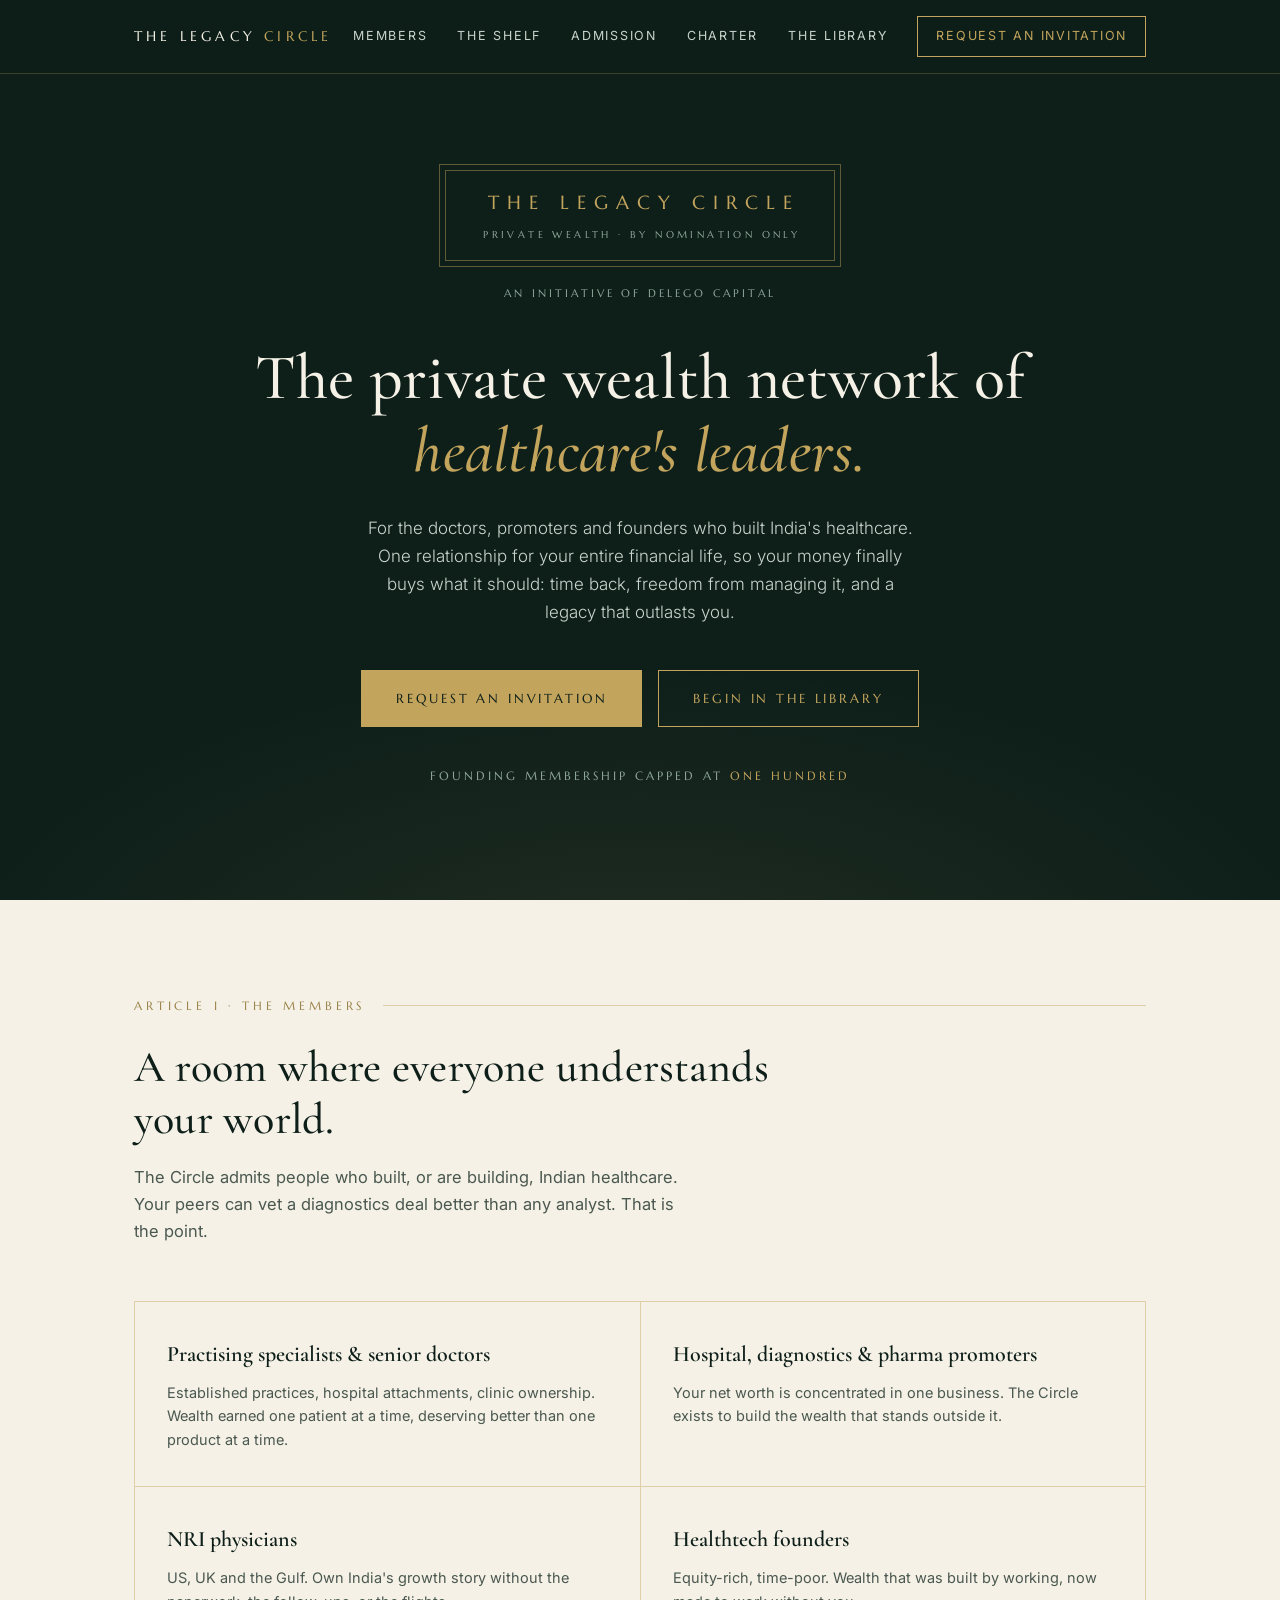
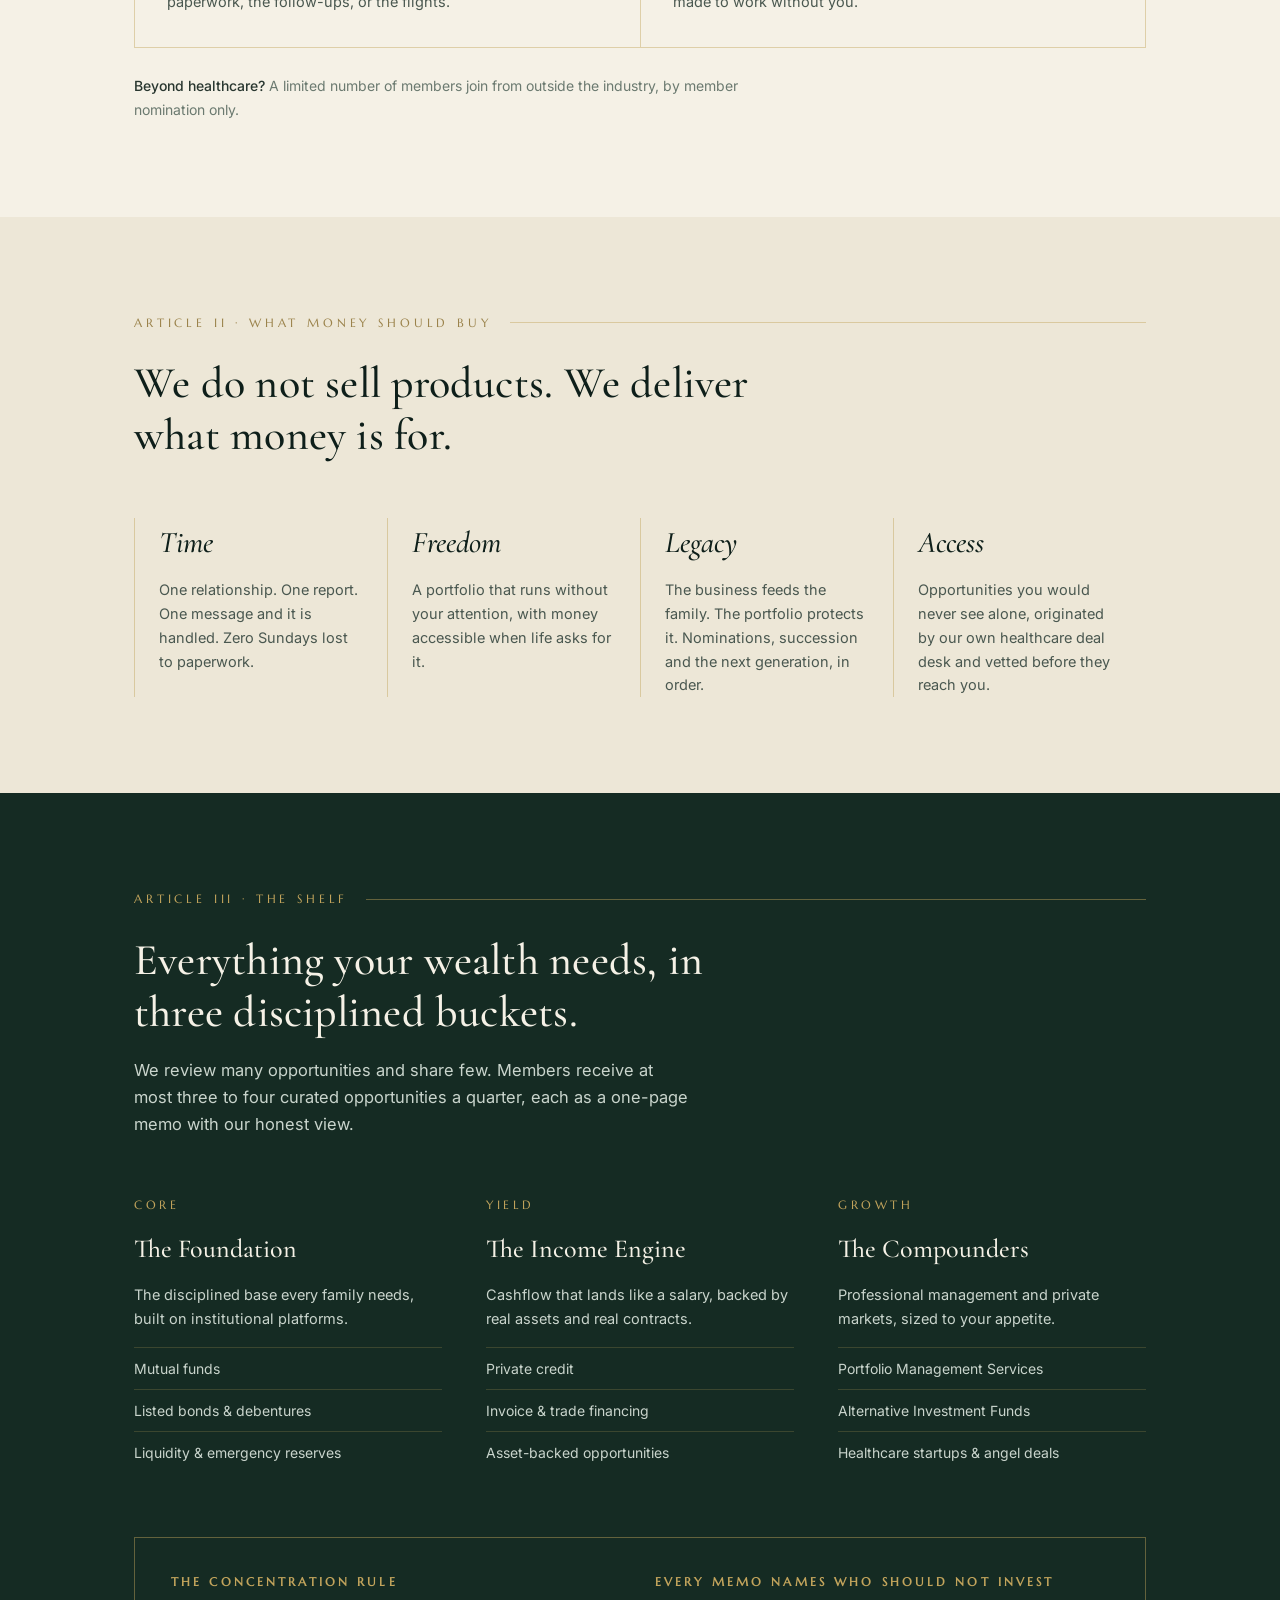
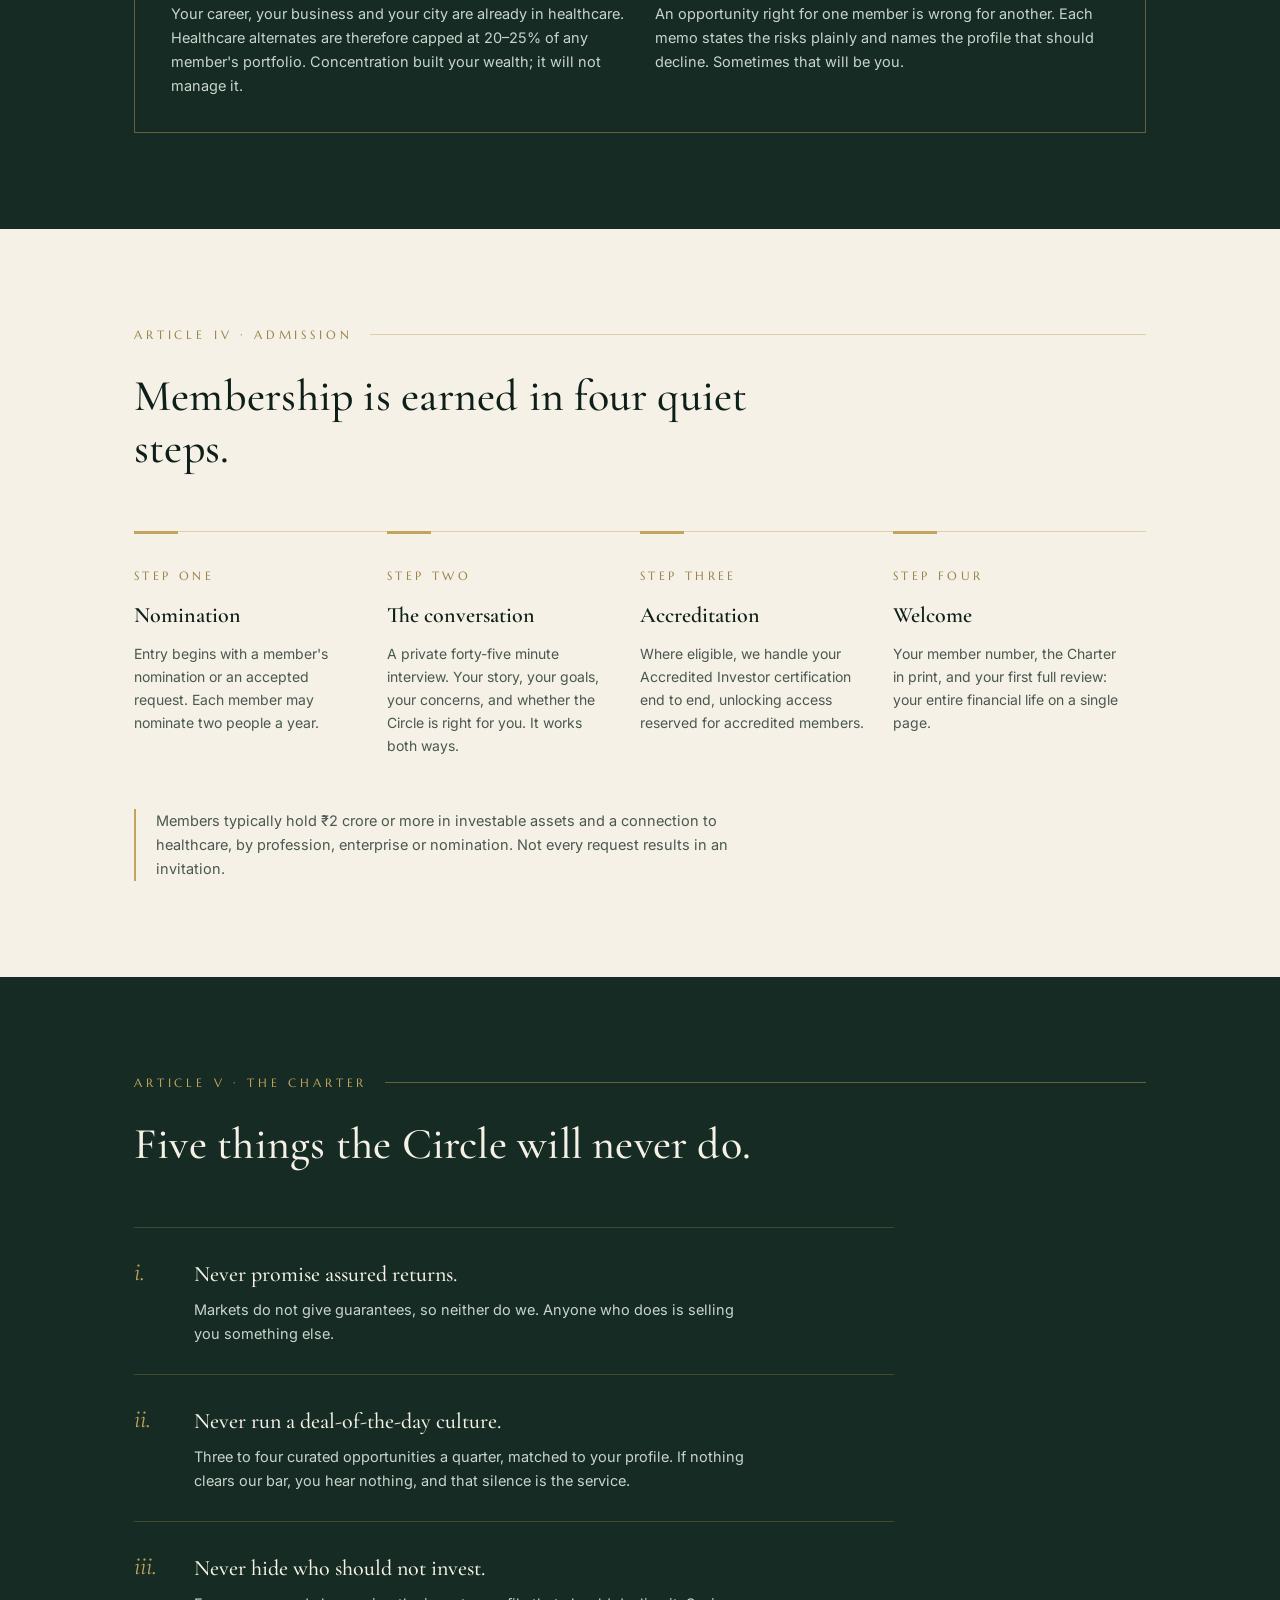
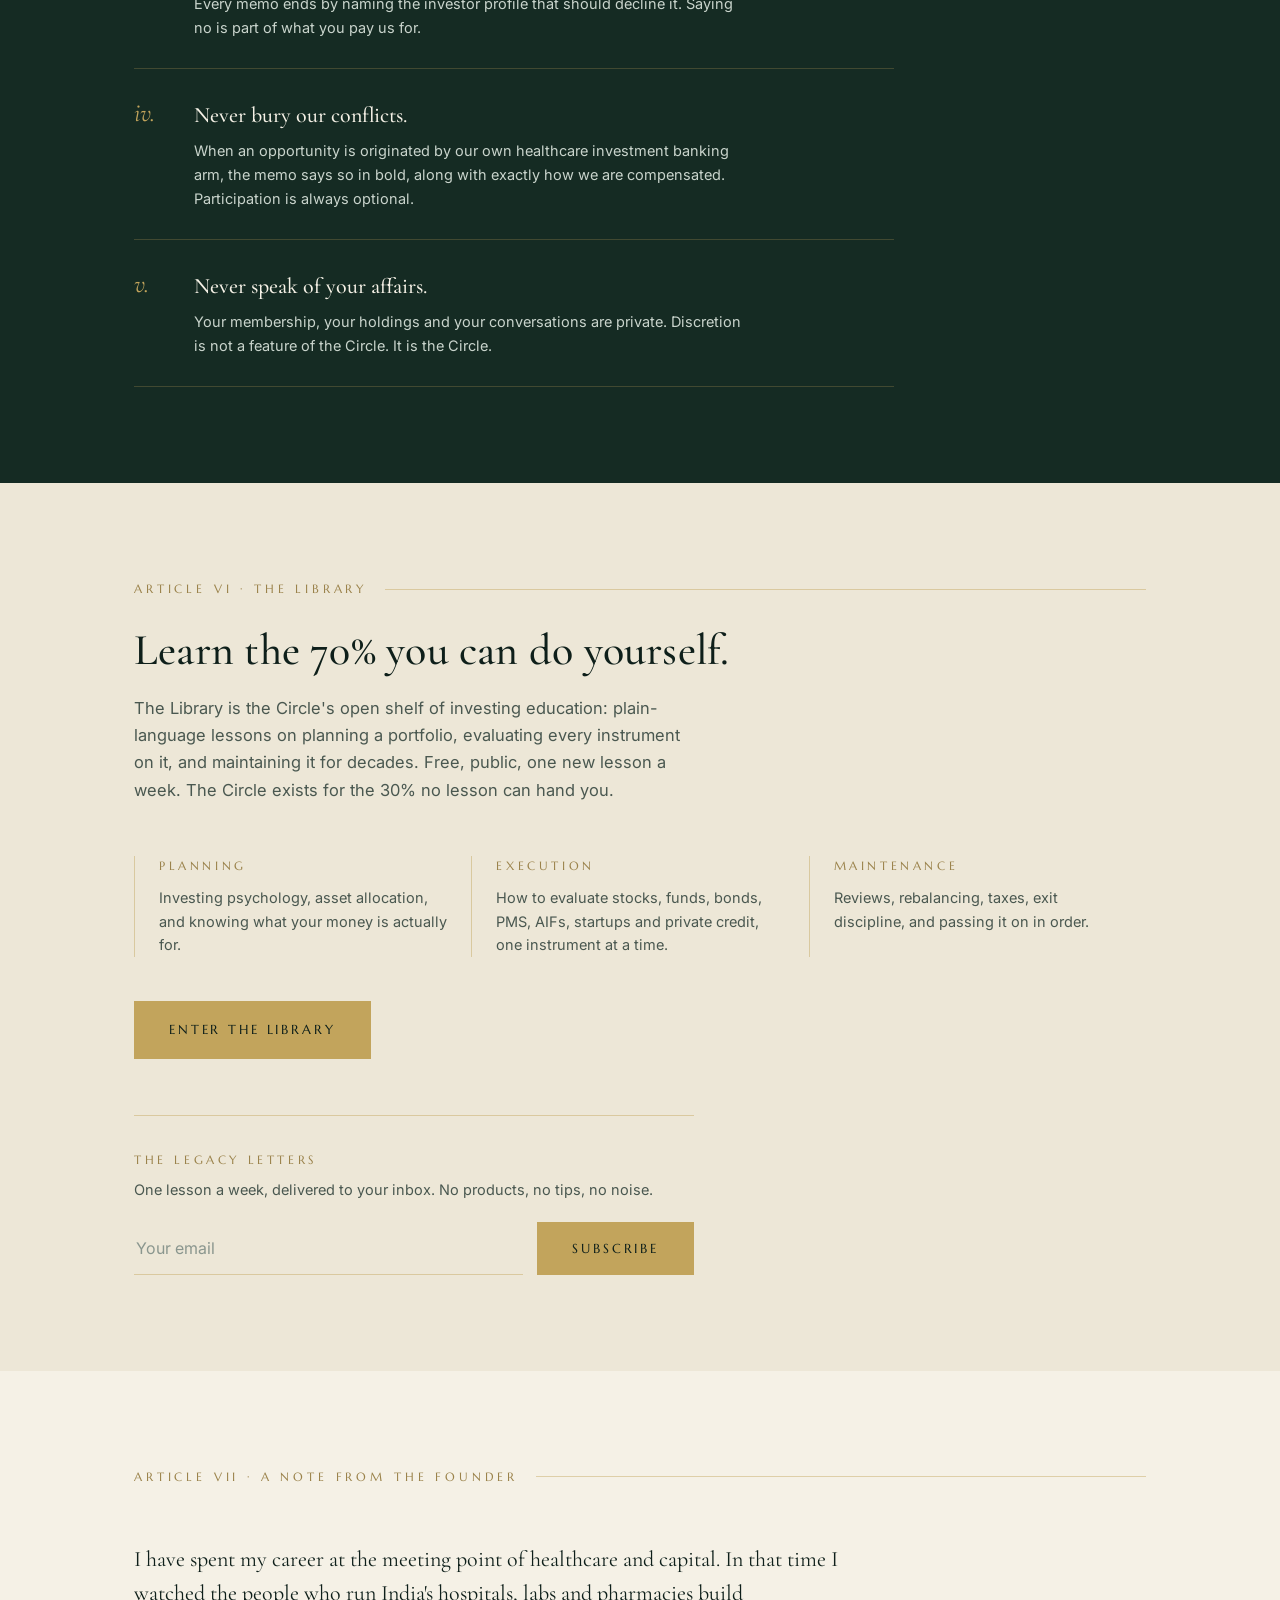
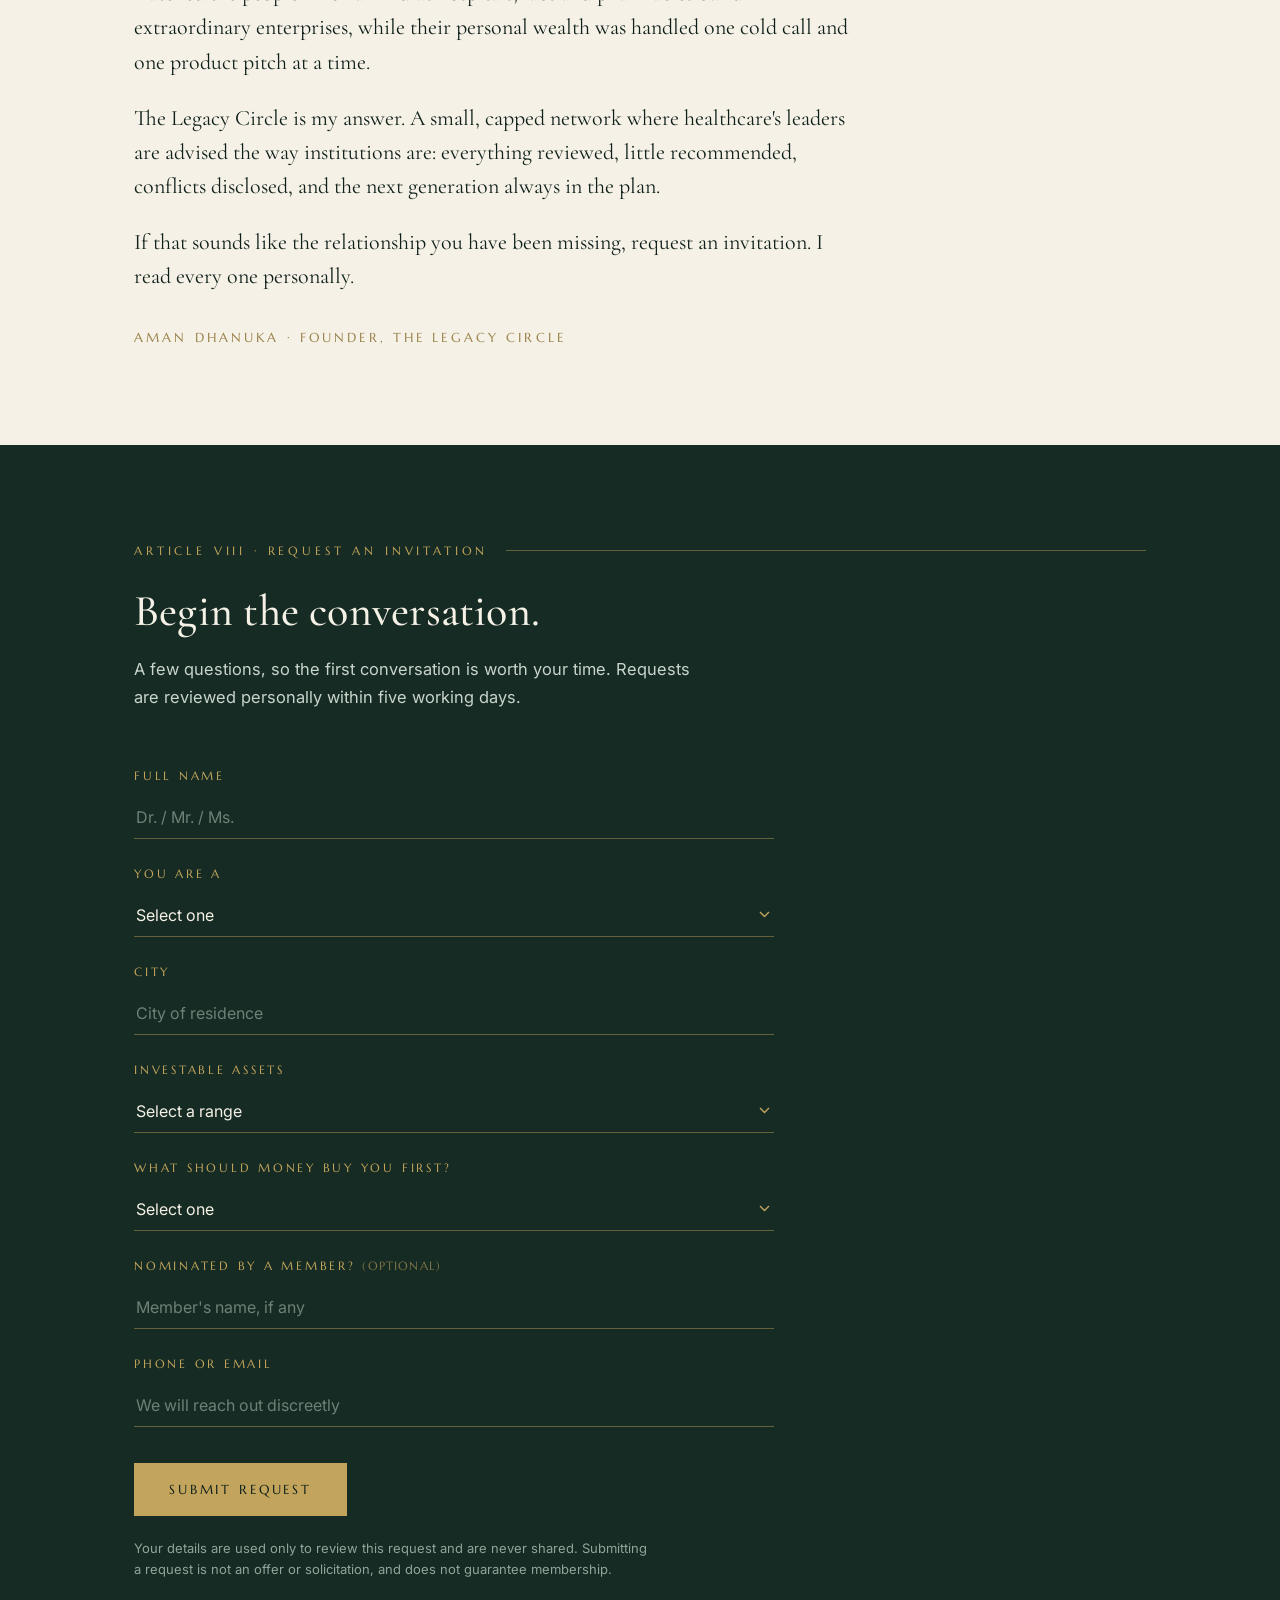
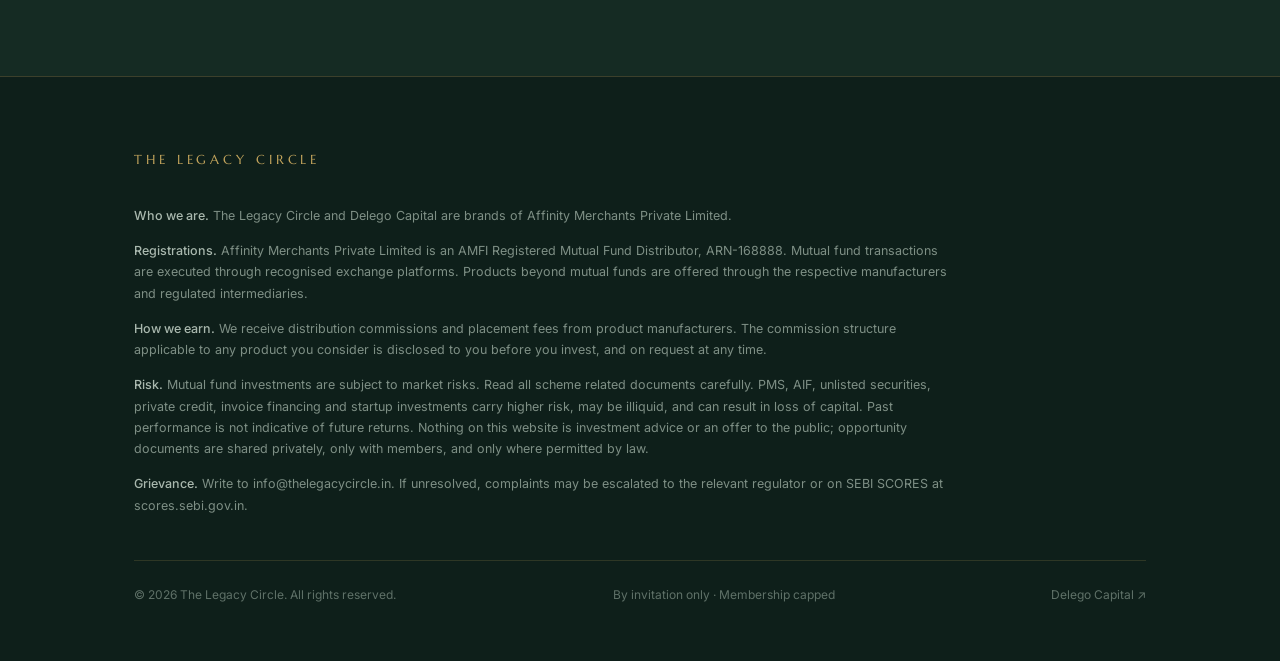
==== index.html @ 0856a548 "Add files via upload" ====
<!DOCTYPE html>
<html lang="en">
<head>
<meta charset="UTF-8">
<meta name="viewport" content="width=device-width, initial-scale=1.0">
<title>The Legacy Circle · The private wealth network of healthcare's leaders</title>
<meta name="description" content="An invite-only private wealth network for India's doctors, hospital promoters and healthcare founders. By nomination. By interview. Capped at 100 members.">
<link rel="preconnect" href="https://fonts.googleapis.com">
<link rel="preconnect" href="https://fonts.gstatic.com" crossorigin>
<link href="https://fonts.googleapis.com/css2?family=Marcellus&family=Cormorant+Garamond:ital,wght@0,400;0,500;0,600;1,400&family=Inter:wght@300;400;500;600&display=swap" rel="stylesheet">
<style>
  :root{
    --ink:#0E1F1A;          /* deep evergreen, near-black */
    --theatre:#152B23;      /* panel green */
    --ivory:#F5F1E6;        /* paper */
    --ivory-2:#EDE7D7;      /* deeper paper */
    --brass:#C2A45C;        /* engraved brass */
    --brass-dim:#9A824A;
    --body-dark:#28362F;    /* text on ivory */
    --body-light:#C9D4CC;   /* text on green */
    --sage:#8FA69A;
    --rule:rgba(194,164,92,.45);
    --maxw:1060px;
  }
  *{margin:0;padding:0;box-sizing:border-box}
  html{scroll-behavior:smooth}
  body{
    font-family:'Inter',-apple-system,BlinkMacSystemFont,'Segoe UI',sans-serif;
    background:var(--ivory);
    color:var(--body-dark);
    font-weight:400;
    line-height:1.65;
    -webkit-font-smoothing:antialiased;
  }
  ::selection{background:var(--brass);color:var(--ink)}

  /* ---------- shared ---------- */
  .wrap{max-width:var(--maxw);margin:0 auto;padding:0 24px}
  .article{padding:96px 0}
  .eyebrow{
    font-family:'Marcellus',serif;
    font-size:12px;letter-spacing:.32em;text-transform:uppercase;
    color:var(--brass-dim);
    display:flex;align-items:center;gap:18px;margin-bottom:26px;
  }
  .eyebrow::after{content:"";flex:1;height:1px;background:var(--rule)}
  .on-green .eyebrow{color:var(--brass)}
  h2{
    font-family:'Cormorant Garamond',serif;font-weight:500;
    font-size:clamp(30px,4.4vw,44px);line-height:1.18;
    color:var(--ink);max-width:640px;letter-spacing:.005em;
  }
  .on-green h2{color:var(--ivory)}
  .lede{max-width:560px;margin-top:18px;font-size:16.5px;color:#4A5850}
  .on-green .lede{color:var(--body-light)}

  .btn{
    display:inline-block;font-family:'Marcellus',serif;
    font-size:13px;letter-spacing:.22em;text-transform:uppercase;
    padding:17px 34px;border:1px solid var(--brass);
    color:var(--brass);text-decoration:none;background:transparent;
    cursor:pointer;transition:background .25s ease,color .25s ease;
  }
  .btn:hover{background:var(--brass);color:var(--ink)}
  .btn.solid{background:var(--brass);color:var(--ink)}
  .btn.solid:hover{background:#D3B76E}
  .btn:focus-visible{outline:2px solid var(--brass);outline-offset:3px}

  .reveal{opacity:0;transform:translateY(14px);transition:opacity .7s ease,transform .7s ease}
  .reveal.in{opacity:1;transform:none}
  @media (prefers-reduced-motion:reduce){
    .reveal{opacity:1;transform:none;transition:none}
    html{scroll-behavior:auto}
  }

  /* ---------- nav ---------- */
  nav{
    position:fixed;top:0;left:0;right:0;z-index:50;
    background:rgba(14,31,26,.92);backdrop-filter:blur(10px);
    border-bottom:1px solid rgba(194,164,92,.25);
  }
  .nav-in{max-width:var(--maxw);margin:0 auto;padding:16px 24px;
    display:flex;align-items:center;justify-content:space-between}
  .wordmark{
    font-family:'Marcellus',serif;color:var(--ivory);
    font-size:14px;letter-spacing:.3em;text-transform:uppercase;text-decoration:none;
  }
  .wordmark span{color:var(--brass)}
  .nav-links{display:flex;gap:30px;align-items:center}
  .nav-links a{
    font-size:12.5px;letter-spacing:.14em;text-transform:uppercase;
    color:var(--body-light);text-decoration:none;transition:color .2s;
  }
  .nav-links a:hover{color:var(--brass)}
  .nav-cta{border:1px solid var(--brass);color:var(--brass)!important;padding:9px 18px}
  .nav-cta:hover{background:var(--brass);color:var(--ink)!important}
  @media(max-width:760px){.nav-links a:not(.nav-cta){display:none}}

  /* ---------- hero ---------- */
  header.hero{
    background:var(--ink);color:var(--ivory);
    min-height:100vh;display:flex;align-items:center;
    position:relative;overflow:hidden;padding:140px 0 90px;
  }
  header.hero::before{
    content:"";position:absolute;inset:0;
    background:radial-gradient(ellipse 90% 60% at 50% 110%,rgba(194,164,92,.10),transparent 60%);
    pointer-events:none;
  }
  .hero-in{position:relative;text-align:center;max-width:820px;margin:0 auto;padding:0 24px}
  .plate{
    display:inline-block;border:1px solid var(--rule);padding:5px;margin-bottom:44px;
  }
  .plate-inner{
    border:1px solid var(--rule);padding:16px 34px;
  }
  .plate-name{
    font-family:'Marcellus',serif;font-size:clamp(15px,2.4vw,19px);
    letter-spacing:.42em;text-transform:uppercase;color:var(--brass);
    padding-left:.42em; /* optically centre tracked caps */
  }
  .plate-sub{
    font-family:'Marcellus',serif;font-size:10px;letter-spacing:.34em;
    text-transform:uppercase;color:var(--sage);margin-top:9px;padding-left:.34em;
  }
  h1{
    font-family:'Cormorant Garamond',serif;font-weight:500;
    font-size:clamp(38px,6.2vw,64px);line-height:1.14;letter-spacing:.004em;
  }
  h1 em{font-style:italic;color:var(--brass)}
  .hero-lede{
    max-width:560px;margin:26px auto 0;color:var(--body-light);font-size:17px;font-weight:300;
  }
  .hero-ctas{margin-top:44px;display:flex;gap:16px;justify-content:center;flex-wrap:wrap}
  .hero-cap{
    margin-top:40px;font-family:'Marcellus',serif;font-size:11.5px;
    letter-spacing:.26em;text-transform:uppercase;color:var(--sage);
  }
  .hero-cap b{color:var(--brass);font-weight:400}
  .plate-credit{
    font-family:'Marcellus',serif;font-size:10.5px;letter-spacing:.3em;
    text-transform:uppercase;color:var(--sage);margin:-26px 0 40px;
  }

  /* ---------- Library teaser + Letters subscribe ---------- */
  .wings{margin-top:52px;display:grid;grid-template-columns:repeat(3,1fr);gap:0}
  .wing{border-left:1px solid var(--rule);padding-left:24px;padding-right:24px}
  .wing-k{
    font-family:'Marcellus',serif;font-size:12px;letter-spacing:.3em;
    text-transform:uppercase;color:var(--brass-dim);display:block;margin-bottom:10px;
  }
  .wing p{font-size:14.5px;color:#4A5850}
  @media(max-width:760px){.wings{grid-template-columns:1fr;row-gap:34px}}
  .sub-block{margin-top:56px;max-width:560px;border-top:1px solid var(--rule);padding-top:34px}
  .sub-title{
    font-family:'Marcellus',serif;font-size:12px;letter-spacing:.3em;
    text-transform:uppercase;color:var(--brass-dim);margin-bottom:8px;
  }
  .sub-copy{font-size:14.5px;color:#4A5850;margin-bottom:20px}
  .sub-row{display:flex;gap:14px;flex-wrap:wrap}
  .sub-row input{
    flex:1;min-width:220px;background:transparent;border:none;
    border-bottom:1px solid var(--rule);padding:13px 2px;
    font-family:'Inter',sans-serif;font-size:16px;color:var(--body-dark);border-radius:0;
  }
  .sub-row input::placeholder{color:#8A968E}
  .sub-row input:focus{outline:none;border-bottom-color:var(--brass)}
  .sub-msg{margin-top:16px;font-size:14px;color:var(--brass-dim)}

  /* ---------- Article I : members ---------- */
  .members-grid{
    margin-top:56px;display:grid;grid-template-columns:repeat(2,1fr);
    border-top:1px solid var(--rule);border-left:1px solid var(--rule);
  }
  .member-cell{
    border-right:1px solid var(--rule);border-bottom:1px solid var(--rule);
    padding:34px 32px;
  }
  .member-cell h3{
    font-family:'Cormorant Garamond',serif;font-weight:600;
    font-size:22px;color:var(--ink);margin-bottom:8px;
  }
  .member-cell p{font-size:14.5px;color:#4A5850}
  .members-note{margin-top:26px;font-size:14px;color:#6B7A70;max-width:640px}
  .members-note b{color:var(--body-dark);font-weight:500}
  @media(max-width:700px){.members-grid{grid-template-columns:1fr}}

  /* ---------- Article II : what money should buy ---------- */
  .buy-grid{margin-top:56px;display:grid;grid-template-columns:repeat(4,1fr);gap:0}
  .buy-cell{padding:0 28px 0 0;border-left:1px solid var(--rule);padding-left:24px}
  .buy-word{
    font-family:'Cormorant Garamond',serif;font-style:italic;font-weight:500;
    font-size:30px;color:var(--ink);display:block;margin-bottom:10px;
  }
  .buy-cell p{font-size:14.5px;color:#4A5850}
  @media(max-width:900px){.buy-grid{grid-template-columns:repeat(2,1fr);row-gap:44px}}
  @media(max-width:540px){.buy-grid{grid-template-columns:1fr}}

  /* ---------- Article III : the shelf (green) ---------- */
  .green{background:var(--theatre)}
  .shelf-grid{margin-top:56px;display:grid;grid-template-columns:repeat(3,1fr);gap:44px}
  .shelf-col .roman{
    font-family:'Marcellus',serif;font-size:12px;letter-spacing:.3em;
    color:var(--brass);text-transform:uppercase;display:block;margin-bottom:14px;
  }
  .shelf-col h3{
    font-family:'Cormorant Garamond',serif;font-weight:500;font-size:26px;
    color:var(--ivory);margin-bottom:12px;
  }
  .shelf-col p{font-size:14.5px;color:var(--body-light)}
  .shelf-col ul{list-style:none;margin-top:16px}
  .shelf-col li{
    font-size:14px;color:var(--body-light);padding:9px 0;
    border-top:1px solid rgba(194,164,92,.22);
  }
  .shelf-rules{
    margin-top:64px;border:1px solid var(--rule);padding:34px 36px;
    display:grid;grid-template-columns:1fr 1fr;gap:30px;
  }
  .shelf-rule h4{
    font-family:'Marcellus',serif;font-size:12px;letter-spacing:.26em;
    text-transform:uppercase;color:var(--brass);margin-bottom:10px;
  }
  .shelf-rule p{font-size:14.5px;color:var(--body-light)}
  @media(max-width:860px){.shelf-grid{grid-template-columns:1fr}.shelf-rules{grid-template-columns:1fr}}

  /* ---------- Article IV : admission ---------- */
  .steps{margin-top:56px;display:grid;grid-template-columns:repeat(4,1fr);gap:0;
    border-top:1px solid var(--rule)}
  .step{padding:34px 26px 0 0;position:relative}
  .step::before{
    content:"";position:absolute;top:-1px;left:0;width:44px;height:3px;background:var(--brass);
  }
  .step .k{
    font-family:'Marcellus',serif;font-size:12px;letter-spacing:.28em;
    text-transform:uppercase;color:var(--brass-dim);display:block;margin-bottom:12px;
  }
  .step h3{
    font-family:'Cormorant Garamond',serif;font-weight:600;font-size:22px;
    color:var(--ink);margin-bottom:8px;
  }
  .step p{font-size:14px;color:#4A5850}
  .admission-note{
    margin-top:52px;max-width:660px;font-size:14.5px;color:#4A5850;
    border-left:2px solid var(--brass);padding-left:20px;
  }
  @media(max-width:900px){.steps{grid-template-columns:repeat(2,1fr);row-gap:40px}}
  @media(max-width:540px){.steps{grid-template-columns:1fr}}

  /* ---------- Article V : charter (green) ---------- */
  .charter-list{margin-top:56px;max-width:760px;counter-reset:vow}
  .vow{
    display:flex;gap:26px;padding:28px 0;border-top:1px solid rgba(194,164,92,.25);
  }
  .vow:last-child{border-bottom:1px solid rgba(194,164,92,.25)}
  .vow .n{
    font-family:'Cormorant Garamond',serif;font-style:italic;font-size:26px;
    color:var(--brass);min-width:34px;line-height:1.2;
  }
  .vow h3{
    font-family:'Cormorant Garamond',serif;font-weight:500;font-size:22px;
    color:var(--ivory);margin-bottom:6px;
  }
  .vow p{font-size:14.5px;color:var(--body-light);max-width:560px}

  /* ---------- Article VI : founder ---------- */
  .founder{
    margin-top:56px;max-width:720px;
  }
  .founder p{
    font-family:'Cormorant Garamond',serif;font-size:22px;line-height:1.55;
    color:var(--ink);font-weight:400;
  }
  .founder p + p{margin-top:22px}
  .founder .sig{
    margin-top:34px;font-family:'Marcellus',serif;font-size:13px;
    letter-spacing:.24em;text-transform:uppercase;color:var(--brass-dim);
  }

  /* ---------- Article VII : invitation form (green) ---------- */
  .form-shell{margin-top:56px;max-width:640px}
  .field{margin-bottom:26px}
  .field label{
    display:block;font-family:'Marcellus',serif;font-size:11.5px;
    letter-spacing:.24em;text-transform:uppercase;color:var(--brass);margin-bottom:10px;
  }
  .field input,.field select{
    width:100%;background:transparent;border:none;
    border-bottom:1px solid rgba(194,164,92,.45);
    padding:11px 2px;font-family:'Inter',sans-serif;font-size:16px;
    color:var(--ivory);border-radius:0;appearance:none;-webkit-appearance:none;
  }
  .field select{
    background-image:url("data:image/svg+xml;utf8,<svg xmlns='http://www.w3.org/2000/svg' width='11' height='7' viewBox='0 0 11 7'><path d='M1 1l4.5 4.5L10 1' fill='none' stroke='%23C2A45C' stroke-width='1.4'/></svg>");
    background-repeat:no-repeat;background-position:right 4px center;padding-right:26px;cursor:pointer;
  }
  .field select option{background:var(--theatre);color:var(--ivory)}
  .field input::placeholder{color:#6E8177}
  .field input:focus,.field select:focus{outline:none;border-bottom-color:var(--brass)}
  .form-foot{margin-top:36px}
  .form-note{margin-top:22px;font-size:13px;color:var(--sage);max-width:520px}
  .thanks{
    display:none;border:1px solid var(--rule);padding:44px 40px;max-width:640px;margin-top:56px;
  }
  .thanks h3{
    font-family:'Cormorant Garamond',serif;font-weight:500;font-size:28px;
    color:var(--ivory);margin-bottom:12px;
  }
  .thanks p{color:var(--body-light);font-size:15px}
  .err{border-bottom-color:#C96A5A!important}

  /* ---------- footer ---------- */
  footer{background:var(--ink);padding:72px 0 56px;border-top:1px solid rgba(194,164,92,.25)}
  .foot-mark{
    font-family:'Marcellus',serif;font-size:13px;letter-spacing:.3em;
    text-transform:uppercase;color:var(--brass);margin-bottom:34px;
  }
  .compliance p{
    font-size:12.5px;color:#7E8F85;line-height:1.7;max-width:820px;margin-bottom:14px;
  }
  .compliance b{color:#A9B8AE;font-weight:500}
  .foot-line{
    margin-top:44px;padding-top:24px;border-top:1px solid rgba(194,164,92,.18);
    display:flex;justify-content:space-between;flex-wrap:wrap;gap:12px;
    font-size:12px;color:#5F7168;
  }
</style>
</head>
<body>

<nav>
  <div class="nav-in">
    <a class="wordmark" href="#top">The Legacy <span>Circle</span></a>
    <div class="nav-links">
      <a href="#members">Members</a>
      <a href="#shelf">The Shelf</a>
      <a href="#admission">Admission</a>
      <a href="#charter">Charter</a>
      <a href="/library/">The Library</a>
      <a class="nav-cta" href="#invitation">Request an invitation</a>
    </div>
  </div>
</nav>

<!-- ================= HERO ================= -->
<header class="hero" id="top">
  <div class="hero-in">
    <div class="plate reveal">
      <div class="plate-inner">
        <div class="plate-name">The Legacy Circle</div>
        <div class="plate-sub">Private Wealth · By Nomination Only</div>
      </div>
    </div>
    <p class="plate-credit reveal">An initiative of Delego Capital</p>
    <h1 class="reveal">The private wealth network of <em>healthcare's leaders.</em></h1>
    <p class="hero-lede reveal">For the doctors, promoters and founders who built India's healthcare. One relationship for your entire financial life, so your money finally buys what it should: time back, freedom from managing it, and a legacy that outlasts you.</p>
    <div class="hero-ctas reveal">
      <a class="btn solid" href="#invitation">Request an invitation</a>
      <a class="btn" href="/library/">Begin in the Library</a>
    </div>
    <p class="hero-cap reveal">Founding membership capped at <b>one hundred</b></p>
  </div>
</header>

<!-- ================= ARTICLE I · MEMBERS ================= -->
<section class="article" id="members">
  <div class="wrap">
    <div class="eyebrow reveal">Article I · The Members</div>
    <h2 class="reveal">A room where everyone understands your world.</h2>
    <p class="lede reveal">The Circle admits people who built, or are building, Indian healthcare. Your peers can vet a diagnostics deal better than any analyst. That is the point.</p>

    <div class="members-grid reveal">
      <div class="member-cell">
        <h3>Practising specialists &amp; senior doctors</h3>
        <p>Established practices, hospital attachments, clinic ownership. Wealth earned one patient at a time, deserving better than one product at a time.</p>
      </div>
      <div class="member-cell">
        <h3>Hospital, diagnostics &amp; pharma promoters</h3>
        <p>Your net worth is concentrated in one business. The Circle exists to build the wealth that stands outside it.</p>
      </div>
      <div class="member-cell">
        <h3>NRI physicians</h3>
        <p>US, UK and the Gulf. Own India's growth story without the paperwork, the follow-ups, or the flights.</p>
      </div>
      <div class="member-cell">
        <h3>Healthtech founders</h3>
        <p>Equity-rich, time-poor. Wealth that was built by working, now made to work without you.</p>
      </div>
    </div>

    <p class="members-note reveal"><b>Beyond healthcare?</b> A limited number of members join from outside the industry, by member nomination only.</p>
  </div>
</section>

<!-- ================= ARTICLE II · WHAT MONEY SHOULD BUY ================= -->
<section class="article" style="background:var(--ivory-2)">
  <div class="wrap">
    <div class="eyebrow reveal">Article II · What Money Should Buy</div>
    <h2 class="reveal">We do not sell products. We deliver what money is for.</h2>

    <div class="buy-grid reveal">
      <div class="buy-cell">
        <span class="buy-word">Time</span>
        <p>One relationship. One report. One message and it is handled. Zero Sundays lost to paperwork.</p>
      </div>
      <div class="buy-cell">
        <span class="buy-word">Freedom</span>
        <p>A portfolio that runs without your attention, with money accessible when life asks for it.</p>
      </div>
      <div class="buy-cell">
        <span class="buy-word">Legacy</span>
        <p>The business feeds the family. The portfolio protects it. Nominations, succession and the next generation, in order.</p>
      </div>
      <div class="buy-cell">
        <span class="buy-word">Access</span>
        <p>Opportunities you would never see alone, originated by our own healthcare deal desk and vetted before they reach you.</p>
      </div>
    </div>
  </div>
</section>

<!-- ================= ARTICLE III · THE SHELF ================= -->
<section class="article green on-green" id="shelf">
  <div class="wrap">
    <div class="eyebrow reveal">Article III · The Shelf</div>
    <h2 class="reveal">Everything your wealth needs, in three disciplined buckets.</h2>
    <p class="lede reveal">We review many opportunities and share few. Members receive at most three to four curated opportunities a quarter, each as a one-page memo with our honest view.</p>

    <div class="shelf-grid reveal">
      <div class="shelf-col">
        <span class="roman">Core</span>
        <h3>The Foundation</h3>
        <p>The disciplined base every family needs, built on institutional platforms.</p>
        <ul>
          <li>Mutual funds</li>
          <li>Listed bonds &amp; debentures</li>
          <li>Liquidity &amp; emergency reserves</li>
        </ul>
      </div>
      <div class="shelf-col">
        <span class="roman">Yield</span>
        <h3>The Income Engine</h3>
        <p>Cashflow that lands like a salary, backed by real assets and real contracts.</p>
        <ul>
          <li>Private credit</li>
          <li>Invoice &amp; trade financing</li>
          <li>Asset-backed opportunities</li>
        </ul>
      </div>
      <div class="shelf-col">
        <span class="roman">Growth</span>
        <h3>The Compounders</h3>
        <p>Professional management and private markets, sized to your appetite.</p>
        <ul>
          <li>Portfolio Management Services</li>
          <li>Alternative Investment Funds</li>
          <li>Healthcare startups &amp; angel deals</li>
        </ul>
      </div>
    </div>

    <div class="shelf-rules reveal">
      <div class="shelf-rule">
        <h4>The concentration rule</h4>
        <p>Your career, your business and your city are already in healthcare. Healthcare alternates are therefore capped at 20–25% of any member's portfolio. Concentration built your wealth; it will not manage it.</p>
      </div>
      <div class="shelf-rule">
        <h4>Every memo names who should not invest</h4>
        <p>An opportunity right for one member is wrong for another. Each memo states the risks plainly and names the profile that should decline. Sometimes that will be you.</p>
      </div>
    </div>
  </div>
</section>

<!-- ================= ARTICLE IV · ADMISSION ================= -->
<section class="article" id="admission">
  <div class="wrap">
    <div class="eyebrow reveal">Article IV · Admission</div>
    <h2 class="reveal">Membership is earned in four quiet steps.</h2>

    <div class="steps reveal">
      <div class="step">
        <span class="k">Step One</span>
        <h3>Nomination</h3>
        <p>Entry begins with a member's nomination or an accepted request. Each member may nominate two people a year.</p>
      </div>
      <div class="step">
        <span class="k">Step Two</span>
        <h3>The conversation</h3>
        <p>A private forty-five minute interview. Your story, your goals, your concerns, and whether the Circle is right for you. It works both ways.</p>
      </div>
      <div class="step">
        <span class="k">Step Three</span>
        <h3>Accreditation</h3>
        <p>Where eligible, we handle your Accredited Investor certification end to end, unlocking access reserved for accredited members.</p>
      </div>
      <div class="step">
        <span class="k">Step Four</span>
        <h3>Welcome</h3>
        <p>Your member number, the Charter in print, and your first full review: your entire financial life on a single page.</p>
      </div>
    </div>

    <p class="admission-note reveal">Members typically hold ₹2 crore or more in investable assets and a connection to healthcare, by profession, enterprise or nomination. Not every request results in an invitation.</p>
  </div>
</section>

<!-- ================= ARTICLE V · CHARTER ================= -->
<section class="article green on-green" id="charter">
  <div class="wrap">
    <div class="eyebrow reveal">Article V · The Charter</div>
    <h2 class="reveal">Five things the Circle will never do.</h2>

    <div class="charter-list reveal">
      <div class="vow">
        <span class="n">i.</span>
        <div>
          <h3>Never promise assured returns.</h3>
          <p>Markets do not give guarantees, so neither do we. Anyone who does is selling you something else.</p>
        </div>
      </div>
      <div class="vow">
        <span class="n">ii.</span>
        <div>
          <h3>Never run a deal-of-the-day culture.</h3>
          <p>Three to four curated opportunities a quarter, matched to your profile. If nothing clears our bar, you hear nothing, and that silence is the service.</p>
        </div>
      </div>
      <div class="vow">
        <span class="n">iii.</span>
        <div>
          <h3>Never hide who should not invest.</h3>
          <p>Every memo ends by naming the investor profile that should decline it. Saying no is part of what you pay us for.</p>
        </div>
      </div>
      <div class="vow">
        <span class="n">iv.</span>
        <div>
          <h3>Never bury our conflicts.</h3>
          <p>When an opportunity is originated by our own healthcare investment banking arm, the memo says so in bold, along with exactly how we are compensated. Participation is always optional.</p>
        </div>
      </div>
      <div class="vow">
        <span class="n">v.</span>
        <div>
          <h3>Never speak of your affairs.</h3>
          <p>Your membership, your holdings and your conversations are private. Discretion is not a feature of the Circle. It is the Circle.</p>
        </div>
      </div>
    </div>
  </div>
</section>

<!-- ================= ARTICLE VI · THE LIBRARY ================= -->
<section class="article" id="library" style="background:var(--ivory-2)">
  <div class="wrap">
    <div class="eyebrow reveal">Article VI · The Library</div>
    <h2 class="reveal">Learn the 70% you can do yourself.</h2>
    <p class="lede reveal">The Library is the Circle's open shelf of investing education: plain-language lessons on planning a portfolio, evaluating every instrument on it, and maintaining it for decades. Free, public, one new lesson a week. The Circle exists for the 30% no lesson can hand you.</p>

    <div class="wings reveal">
      <div class="wing">
        <span class="wing-k">Planning</span>
        <p>Investing psychology, asset allocation, and knowing what your money is actually for.</p>
      </div>
      <div class="wing">
        <span class="wing-k">Execution</span>
        <p>How to evaluate stocks, funds, bonds, PMS, AIFs, startups and private credit, one instrument at a time.</p>
      </div>
      <div class="wing">
        <span class="wing-k">Maintenance</span>
        <p>Reviews, rebalancing, taxes, exit discipline, and passing it on in order.</p>
      </div>
    </div>

    <div class="hero-ctas reveal" style="justify-content:flex-start;margin-top:44px">
      <a class="btn solid" href="/library/">Enter the Library</a>
    </div>

    <div class="sub-block reveal">
      <p class="sub-title">The Legacy Letters</p>
      <p class="sub-copy">One lesson a week, delivered to your inbox. No products, no tips, no noise.</p>
      <div class="sub-row" data-sub-form>
        <input type="email" placeholder="Your email" aria-label="Email for The Legacy Letters" autocomplete="email">
        <button class="btn solid" type="button">Subscribe</button>
      </div>
      <p class="sub-msg" hidden>Welcome to the Letters. Your first lesson reaches you this week.</p>
    </div>
  </div>
</section>

<!-- ================= ARTICLE VII · FOUNDER ================= -->
<section class="article">
  <div class="wrap">
    <div class="eyebrow reveal">Article VII · A Note from the Founder</div>
    <div class="founder reveal">
      <p>I have spent my career at the meeting point of healthcare and capital. In that time I watched the people who run India's hospitals, labs and pharmacies build extraordinary enterprises, while their personal wealth was handled one cold call and one product pitch at a time.</p>
      <p>The Legacy Circle is my answer. A small, capped network where healthcare's leaders are advised the way institutions are: everything reviewed, little recommended, conflicts disclosed, and the next generation always in the plan.</p>
      <p>If that sounds like the relationship you have been missing, request an invitation. I read every one personally.</p>
      <div class="sig">Aman Dhanuka · Founder, The Legacy Circle</div>
    </div>
  </div>
</section>

<!-- ================= ARTICLE VIII · INVITATION ================= -->
<section class="article green on-green" id="invitation">
  <div class="wrap">
    <div class="eyebrow reveal">Article VIII · Request an Invitation</div>
    <h2 class="reveal">Begin the conversation.</h2>
    <p class="lede reveal">A few questions, so the first conversation is worth your time. Requests are reviewed personally within five working days.</p>

    <div class="form-shell reveal" id="invite-form">
      <div class="field">
        <label for="f-name">Full name</label>
        <input id="f-name" type="text" placeholder="Dr. / Mr. / Ms." autocomplete="name">
      </div>
      <div class="field">
        <label for="f-role">You are a</label>
        <select id="f-role">
          <option value="" selected disabled>Select one</option>
          <option>Practising doctor / specialist</option>
          <option>Hospital promoter</option>
          <option>Diagnostics / lab promoter</option>
          <option>Pharma / medical devices promoter</option>
          <option>Healthtech founder</option>
          <option>NRI physician</option>
          <option>Other (nominated by a member)</option>
        </select>
      </div>
      <div class="field">
        <label for="f-city">City</label>
        <input id="f-city" type="text" placeholder="City of residence" autocomplete="address-level2">
      </div>
      <div class="field">
        <label for="f-corpus">Investable assets</label>
        <select id="f-corpus">
          <option value="" selected disabled>Select a range</option>
          <option>₹2 – 5 crore</option>
          <option>₹5 – 10 crore</option>
          <option>Above ₹10 crore</option>
          <option>Below ₹2 crore</option>
        </select>
      </div>
      <div class="field">
        <label for="f-buy">What should money buy you first?</label>
        <select id="f-buy">
          <option value="" selected disabled>Select one</option>
          <option>Time</option>
          <option>Freedom</option>
          <option>Legacy</option>
          <option>Access</option>
        </select>
      </div>
      <div class="field">
        <label for="f-nom">Nominated by a member? <span style="opacity:.6;letter-spacing:.1em">(optional)</span></label>
        <input id="f-nom" type="text" placeholder="Member's name, if any">
      </div>
      <div class="field">
        <label for="f-contact">Phone or email</label>
        <input id="f-contact" type="text" placeholder="We will reach out discreetly" autocomplete="email">
      </div>

      <div class="form-foot">
        <button class="btn solid" id="f-submit" type="button">Submit request</button>
      </div>
      <p class="form-note">Your details are used only to review this request and are never shared. Submitting a request is not an offer or solicitation, and does not guarantee membership.</p>
    </div>

    <div class="thanks" id="thanks">
      <h3>Your request has been received.</h3>
      <p>Thank you. Every request is read personally. If the Circle looks like the right fit, you will hear from us within five working days to schedule a private conversation.</p>
    </div>
  </div>
</section>

<!-- ================= FOOTER ================= -->
<footer>
  <div class="wrap">
    <div class="foot-mark">The Legacy Circle</div>
    <div class="compliance">
      <p><b>Who we are.</b> The Legacy Circle and Delego Capital are brands of Affinity Merchants Private Limited.</p>
      <p><b>Registrations.</b> Affinity Merchants Private Limited is an AMFI Registered Mutual Fund Distributor, ARN-168888. Mutual fund transactions are executed through recognised exchange platforms. Products beyond mutual funds are offered through the respective manufacturers and regulated intermediaries.</p>
      <p><b>How we earn.</b> We receive distribution commissions and placement fees from product manufacturers. The commission structure applicable to any product you consider is disclosed to you before you invest, and on request at any time.</p>
      <p><b>Risk.</b> Mutual fund investments are subject to market risks. Read all scheme related documents carefully. PMS, AIF, unlisted securities, private credit, invoice financing and startup investments carry higher risk, may be illiquid, and can result in loss of capital. Past performance is not indicative of future returns. Nothing on this website is investment advice or an offer to the public; opportunity documents are shared privately, only with members, and only where permitted by law.</p>
      <p><b>Grievance.</b> Write to info@thelegacycircle.in. If unresolved, complaints may be escalated to the relevant regulator or on SEBI SCORES at scores.sebi.gov.in.</p>
    </div>
    <div class="foot-line">
      <span>© 2026 The Legacy Circle. All rights reserved.</span>
      <span>By invitation only · Membership capped</span>
      <a href="https://delegocapital.com" style="color:inherit;text-decoration:none">Delego Capital ↗</a>
    </div>
  </div>
</footer>

<script src="/config.js"></script>
<script>
  // Scroll reveal (respects reduced motion)
  const prefersReduced = window.matchMedia('(prefers-reduced-motion: reduce)').matches;
  const els = document.querySelectorAll('.reveal');
  if (prefersReduced || !('IntersectionObserver' in window)) {
    els.forEach(e => e.classList.add('in'));
  } else {
    const io = new IntersectionObserver((entries) => {
      entries.forEach(en => { if (en.isIntersecting) { en.target.classList.add('in'); io.unobserve(en.target); } });
    }, { threshold: 0.12 });
    els.forEach(e => io.observe(e));
  }

  // --- Supabase (config lives in /config.js; forms degrade gracefully until keys are pasted) ---
  async function tlcInsert(table, row){
    const c = window.TLC_CONFIG || {};
    if (!c.SUPABASE_URL || !c.SUPABASE_ANON_KEY) return { ok:true, offline:true };
    try{
      const r = await fetch(c.SUPABASE_URL + '/rest/v1/' + table, {
        method:'POST',
        headers:{
          'apikey': c.SUPABASE_ANON_KEY,
          'Authorization': 'Bearer ' + c.SUPABASE_ANON_KEY,
          'Content-Type': 'application/json',
          'Prefer': 'return=minimal'
        },
        body: JSON.stringify(row)
      });
      return { ok: r.ok || r.status === 409 }; // 409 = duplicate subscriber, treat as success
    }catch(e){ return { ok:false }; }
  }

  // Invitation form: validate, store in Supabase, then confirm
  document.getElementById('f-submit').addEventListener('click', async () => {
    const required = ['f-name','f-role','f-city','f-corpus','f-buy','f-contact'];
    let ok = true;
    required.forEach(id => {
      const el = document.getElementById(id);
      const empty = !el.value || el.value.trim() === '';
      el.classList.toggle('err', empty);
      if (empty) ok = false;
    });
    if (!ok) return;

    const btn = document.getElementById('f-submit');
    btn.disabled = true; btn.textContent = 'Sending…';

    const res = await tlcInsert('invitations', {
      full_name: document.getElementById('f-name').value.trim(),
      role: document.getElementById('f-role').value,
      city: document.getElementById('f-city').value.trim(),
      investable_range: document.getElementById('f-corpus').value,
      money_should_buy: document.getElementById('f-buy').value,
      nominated_by: (document.getElementById('f-nom').value || '').trim() || null,
      contact: document.getElementById('f-contact').value.trim(),
      source: 'website'
    });

    if (!res.ok){
      btn.disabled = false; btn.textContent = 'Submit request';
      alert('Your request could not be sent just now. Please try again, or write to info@thelegacycircle.in.');
      return;
    }
    document.getElementById('invite-form').style.display = 'none';
    const t = document.getElementById('thanks');
    t.style.display = 'block';
    t.scrollIntoView({ behavior: prefersReduced ? 'auto' : 'smooth', block: 'center' });
  });

  // Legacy Letters subscribe (works on any element carrying data-sub-form)
  document.querySelectorAll('[data-sub-form]').forEach(formEl => {
    const input = formEl.querySelector('input');
    const btn = formEl.querySelector('button');
    const msg = formEl.parentElement.querySelector('.sub-msg');
    btn.addEventListener('click', async () => {
      const email = (input.value || '').trim().toLowerCase();
      const valid = /^[^\s@]+@[^\s@]+\.[^\s@]+$/.test(email);
      input.classList.toggle('err', !valid);
      if (!valid) return;
      btn.disabled = true; btn.textContent = 'Joining…';
      const res = await tlcInsert('subscribers', { email, source: 'website' });
      if (!res.ok){
        btn.disabled = false; btn.textContent = 'Subscribe';
        alert('Could not subscribe just now. Please try again, or write to info@thelegacycircle.in.');
        return;
      }
      formEl.style.display = 'none';
      if (msg) msg.hidden = false;
    });
  });
</script>
</body>
</html>
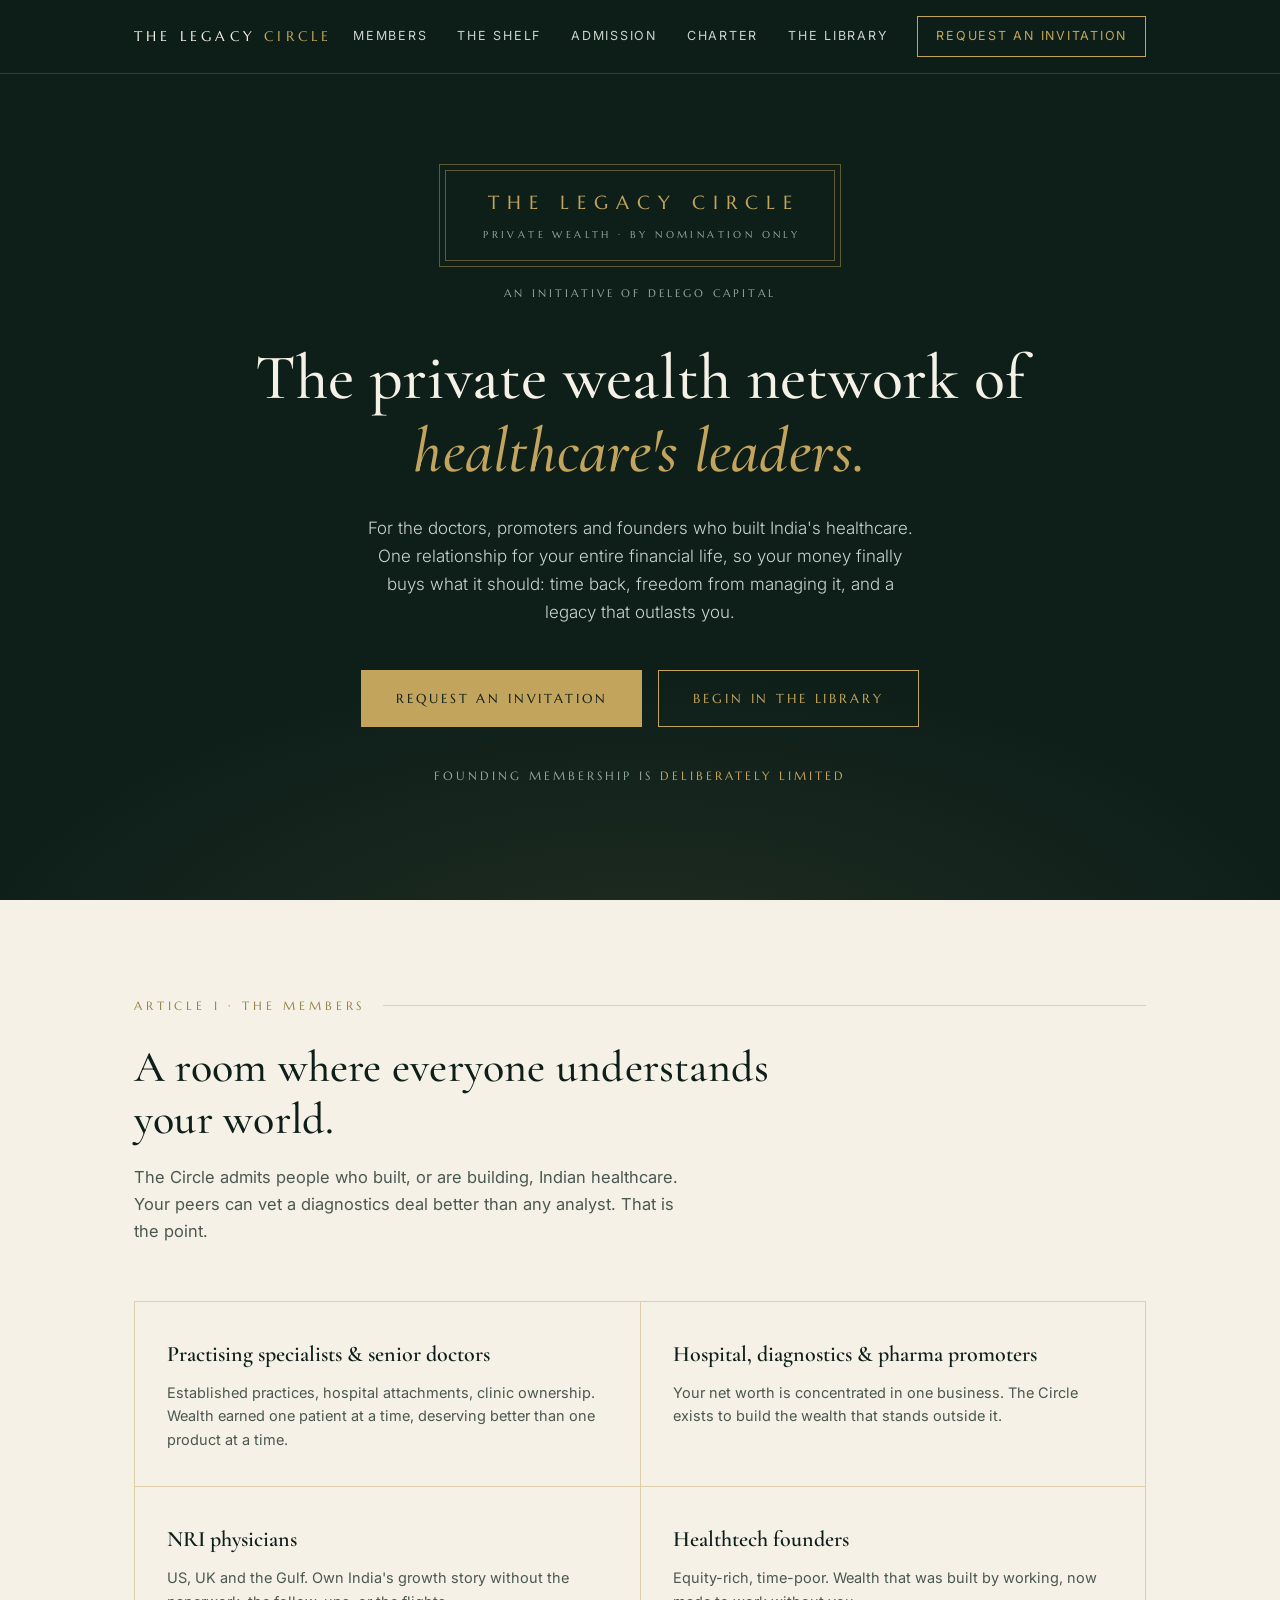
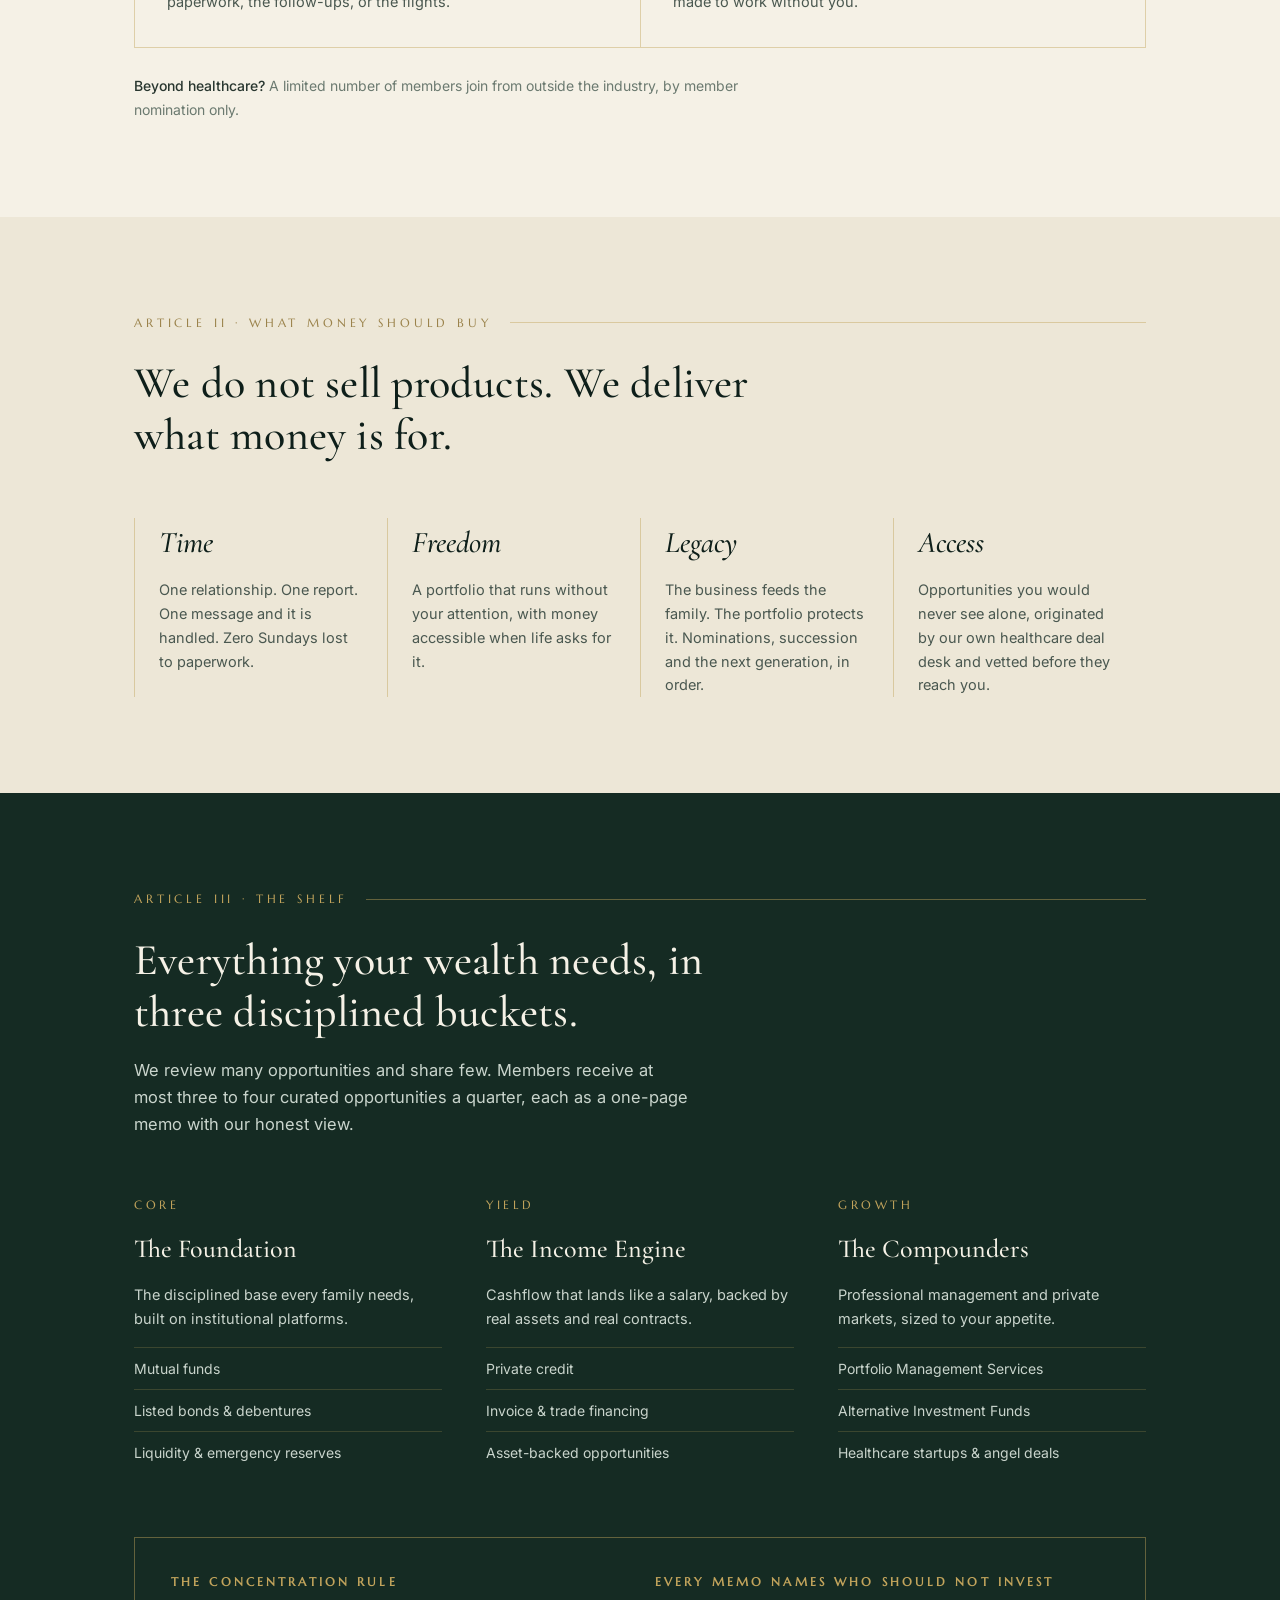
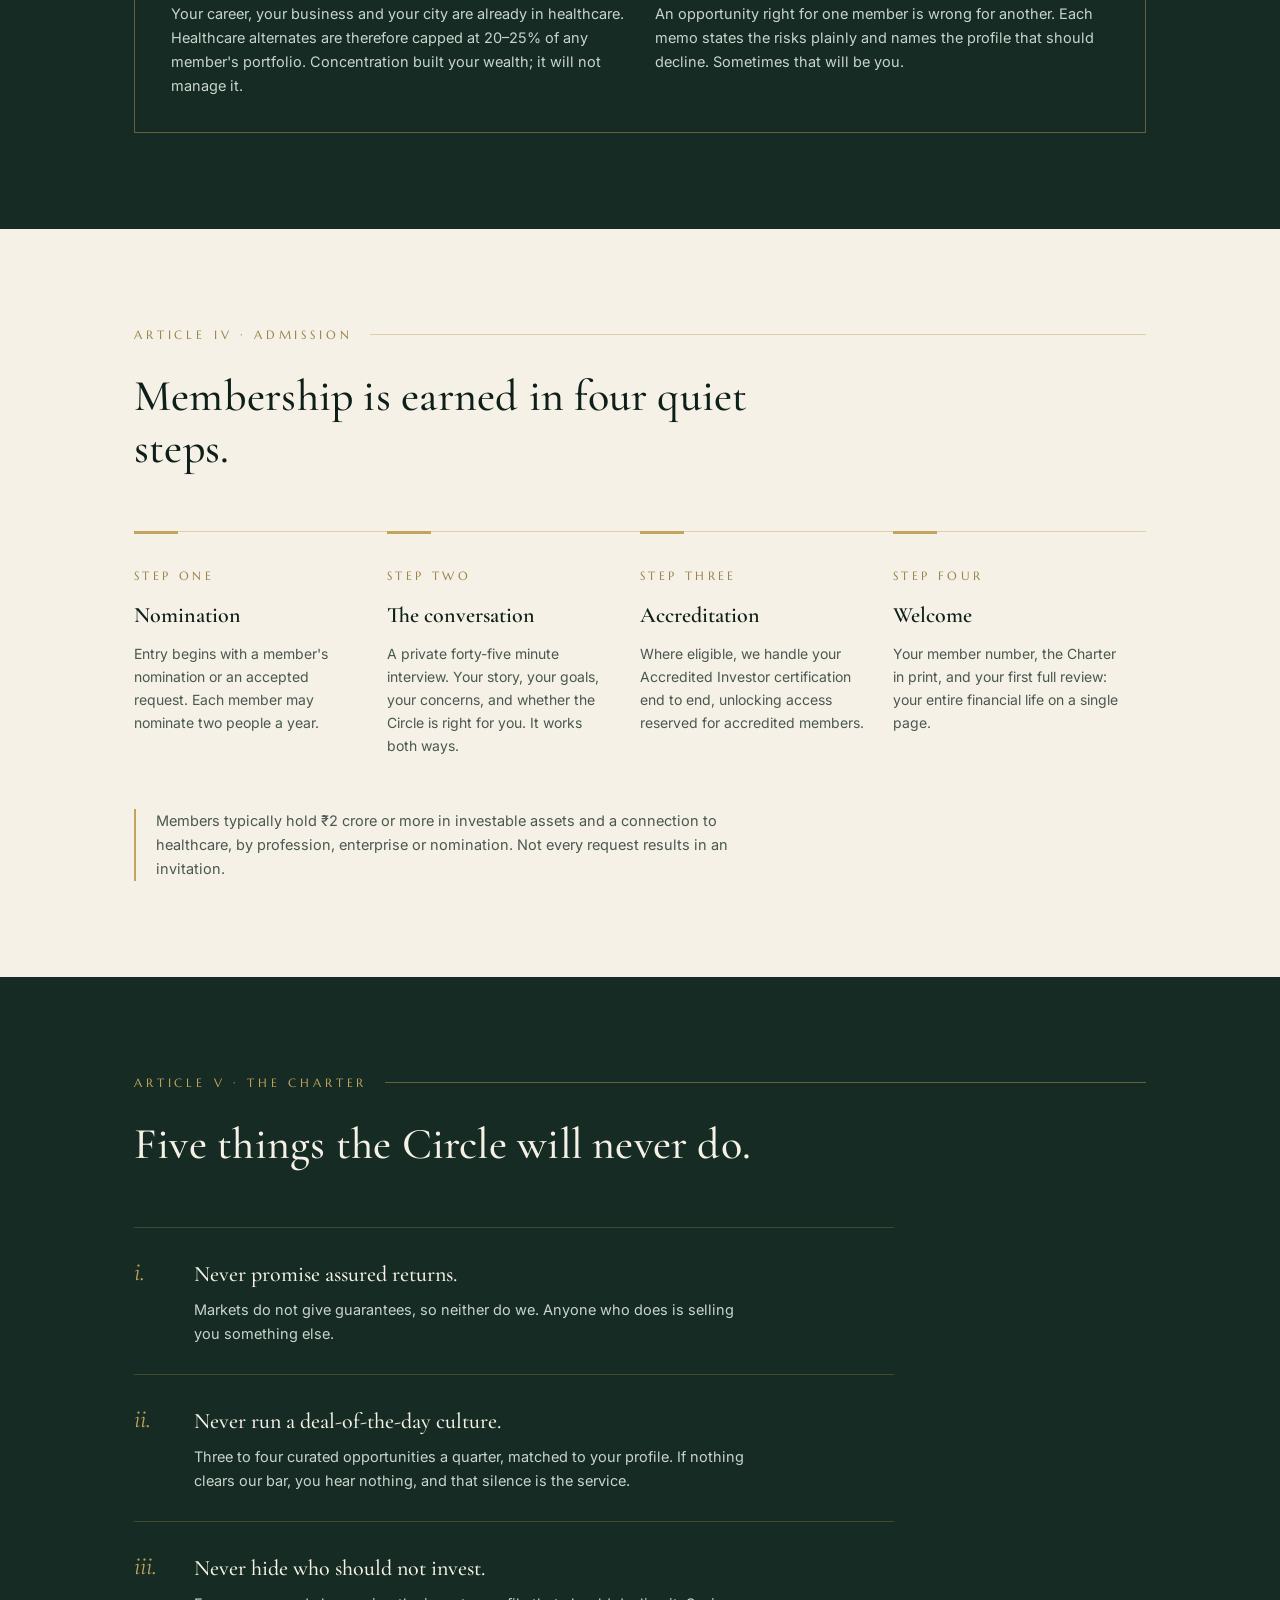
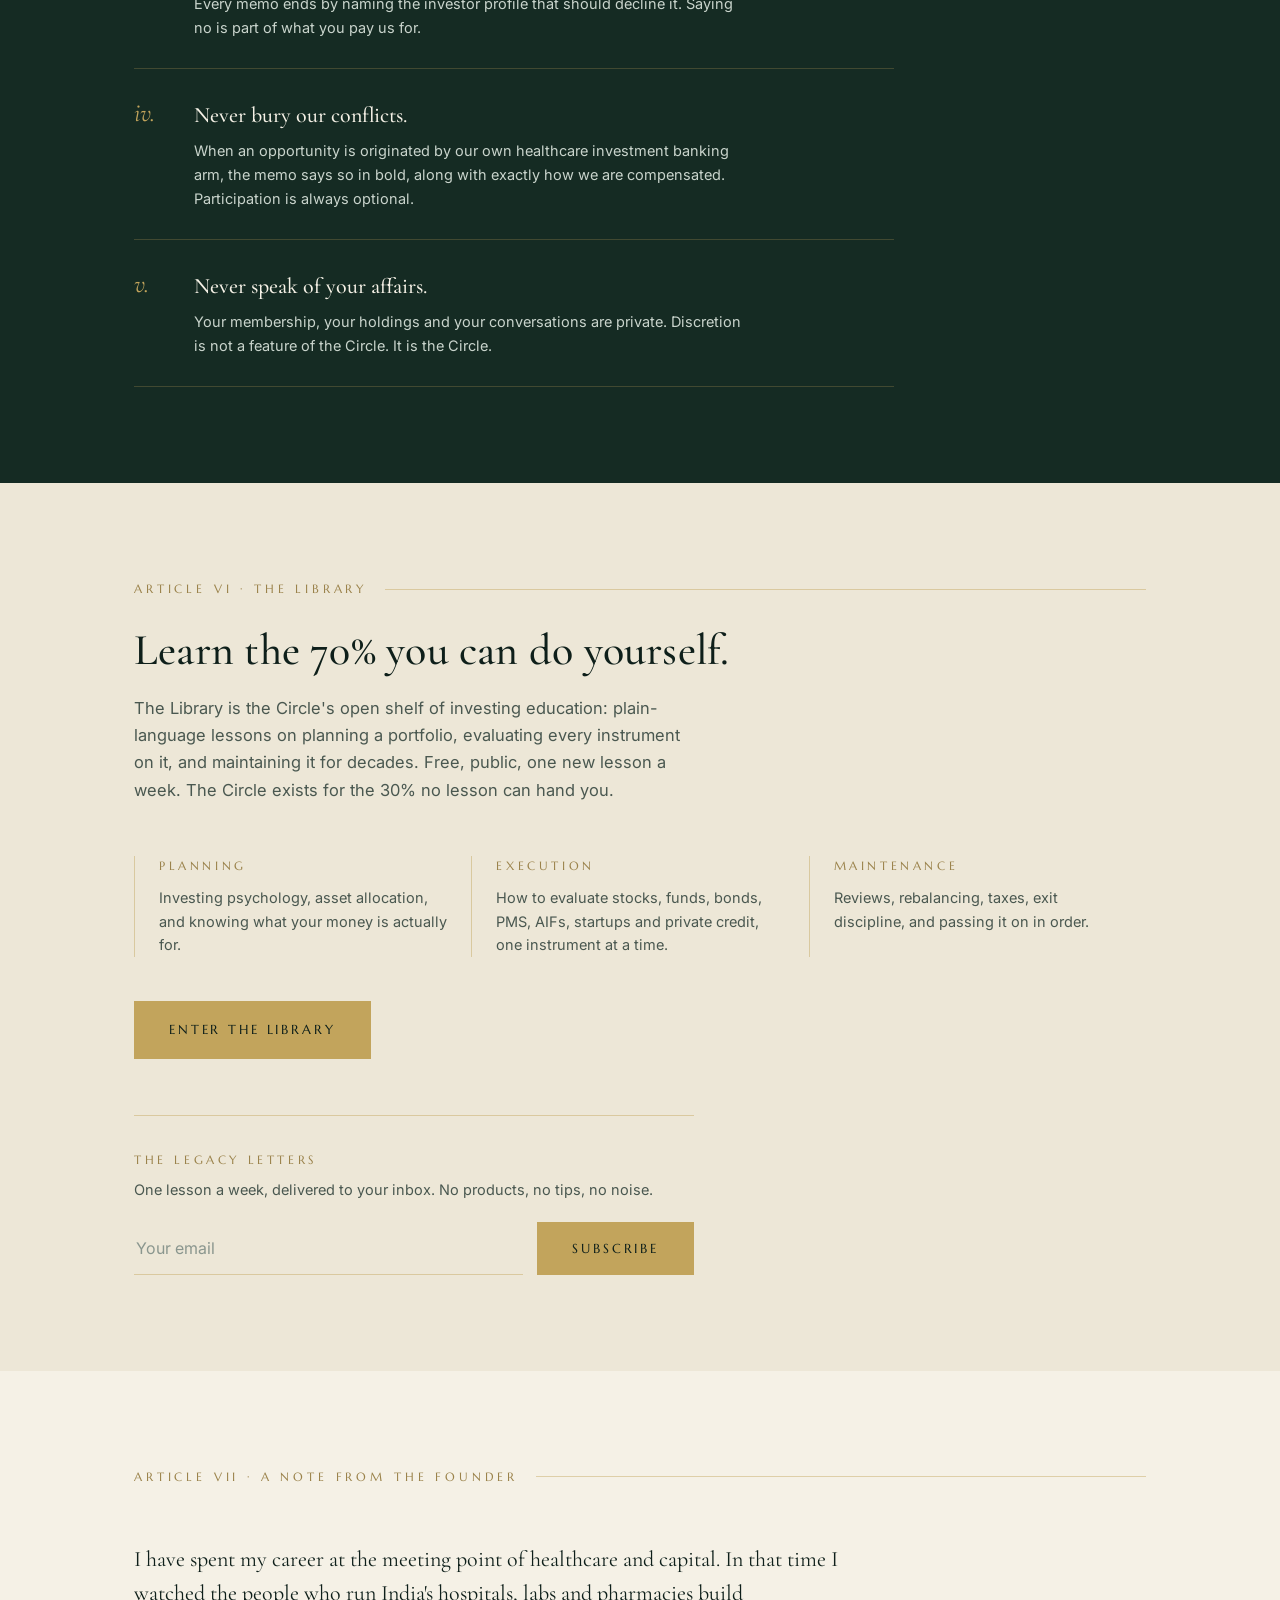
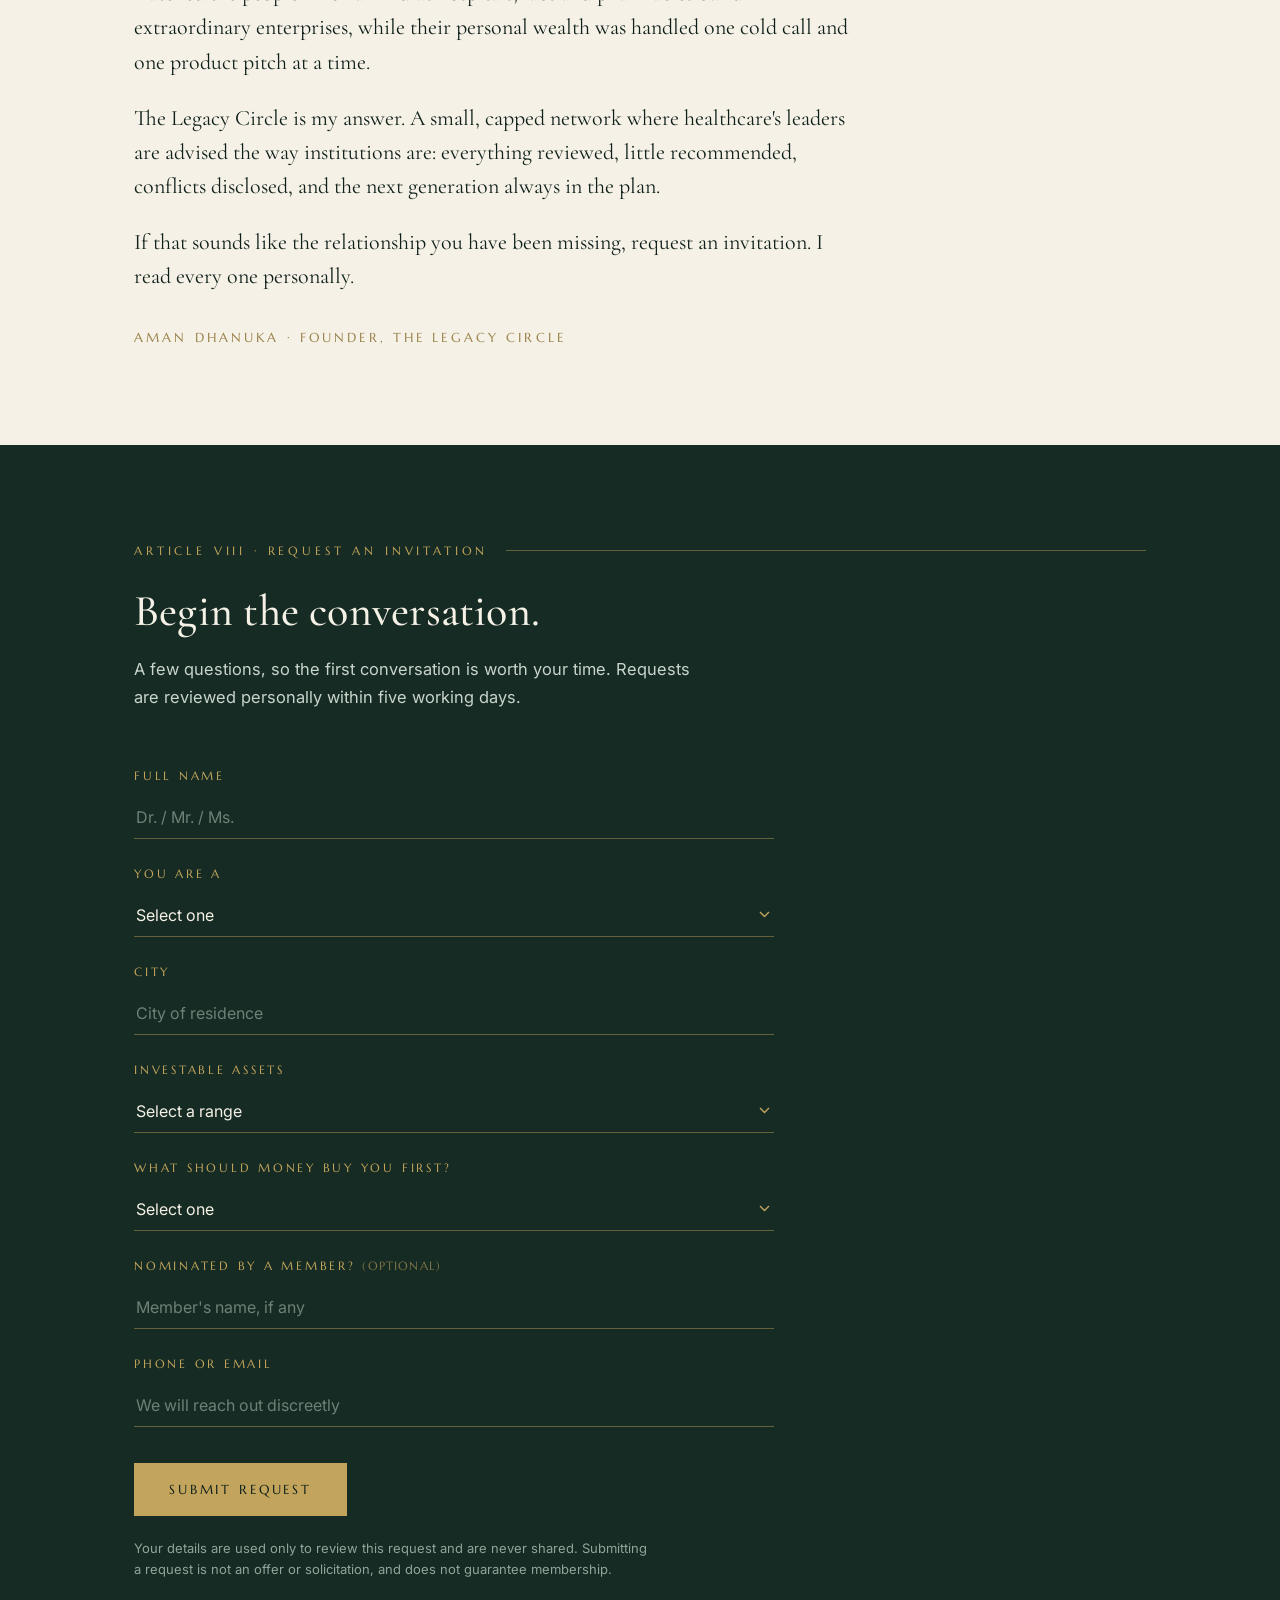
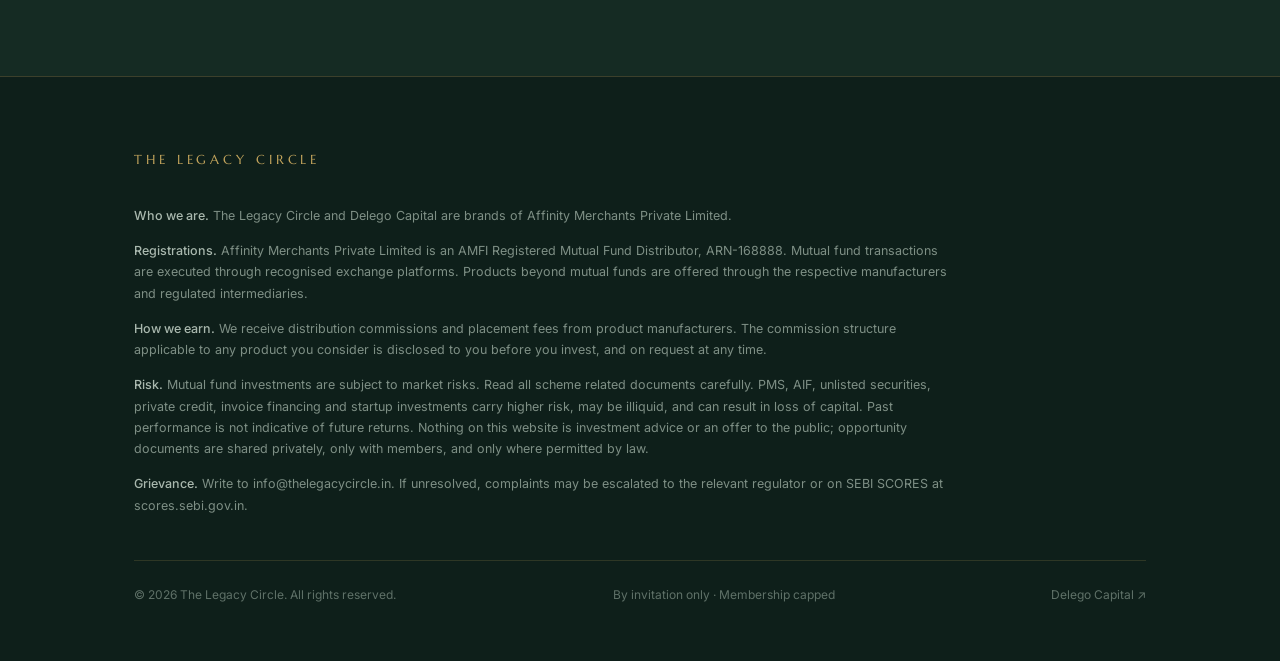
==== commit b2dfb59d: "Add files via upload" ====
--- a/index.html
+++ b/index.html
@@ -4,7 +4,7 @@
 <meta charset="UTF-8">
 <meta name="viewport" content="width=device-width, initial-scale=1.0">
 <title>The Legacy Circle · The private wealth network of healthcare's leaders</title>
-<meta name="description" content="An invite-only private wealth network for India's doctors, hospital promoters and healthcare founders. By nomination. By interview. Capped at 100 members.">
+<meta name="description" content="An invite-only private wealth network for India's doctors, hospital promoters and healthcare founders. By nomination. By interview. Membership deliberately limited.">
 <link rel="preconnect" href="https://fonts.googleapis.com">
 <link rel="preconnect" href="https://fonts.gstatic.com" crossorigin>
 <link href="https://fonts.googleapis.com/css2?family=Marcellus&family=Cormorant+Garamond:ital,wght@0,400;0,500;0,600;1,400&family=Inter:wght@300;400;500;600&display=swap" rel="stylesheet">
@@ -358,7 +358,7 @@
       <a class="btn solid" href="#invitation">Request an invitation</a>
       <a class="btn" href="/library/">Begin in the Library</a>
     </div>
-    <p class="hero-cap reveal">Founding membership capped at <b>one hundred</b></p>
+    <p class="hero-cap reveal">Founding membership is <b>deliberately limited</b></p>
   </div>
 </header>
 
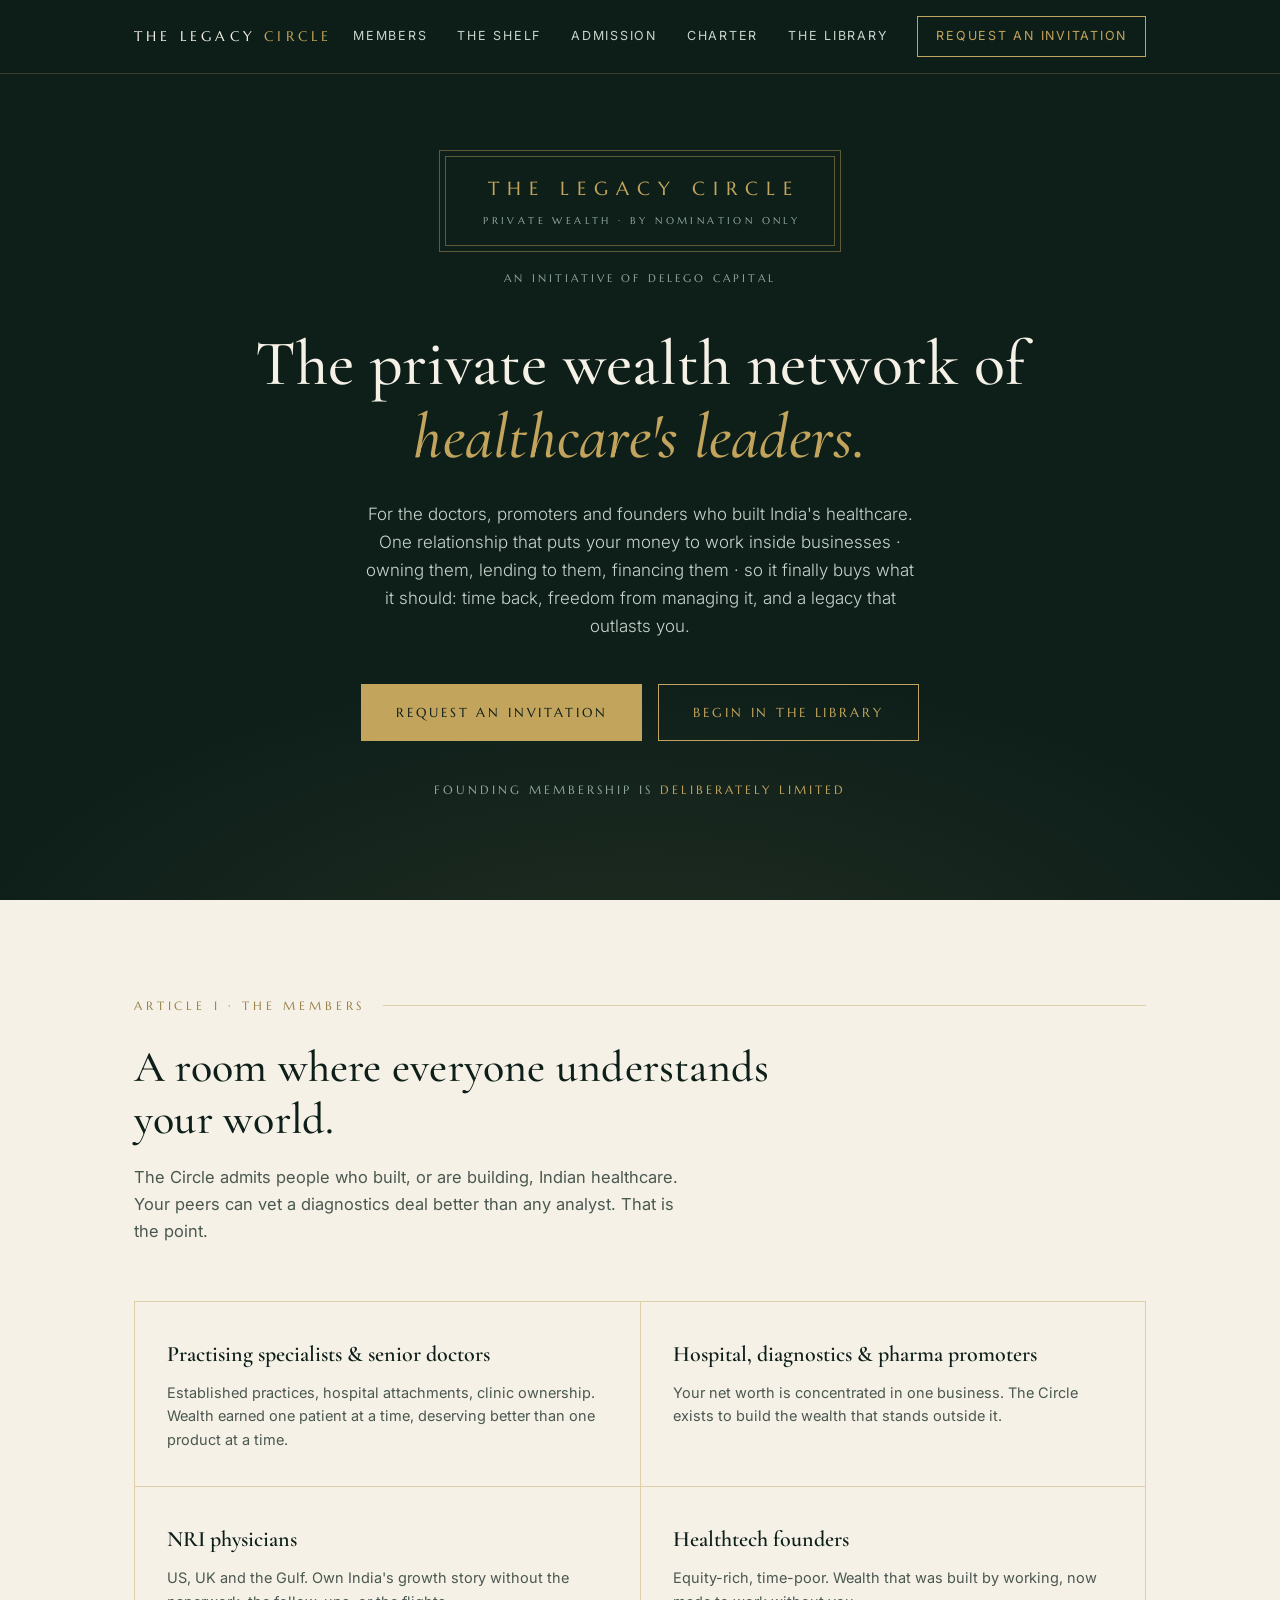
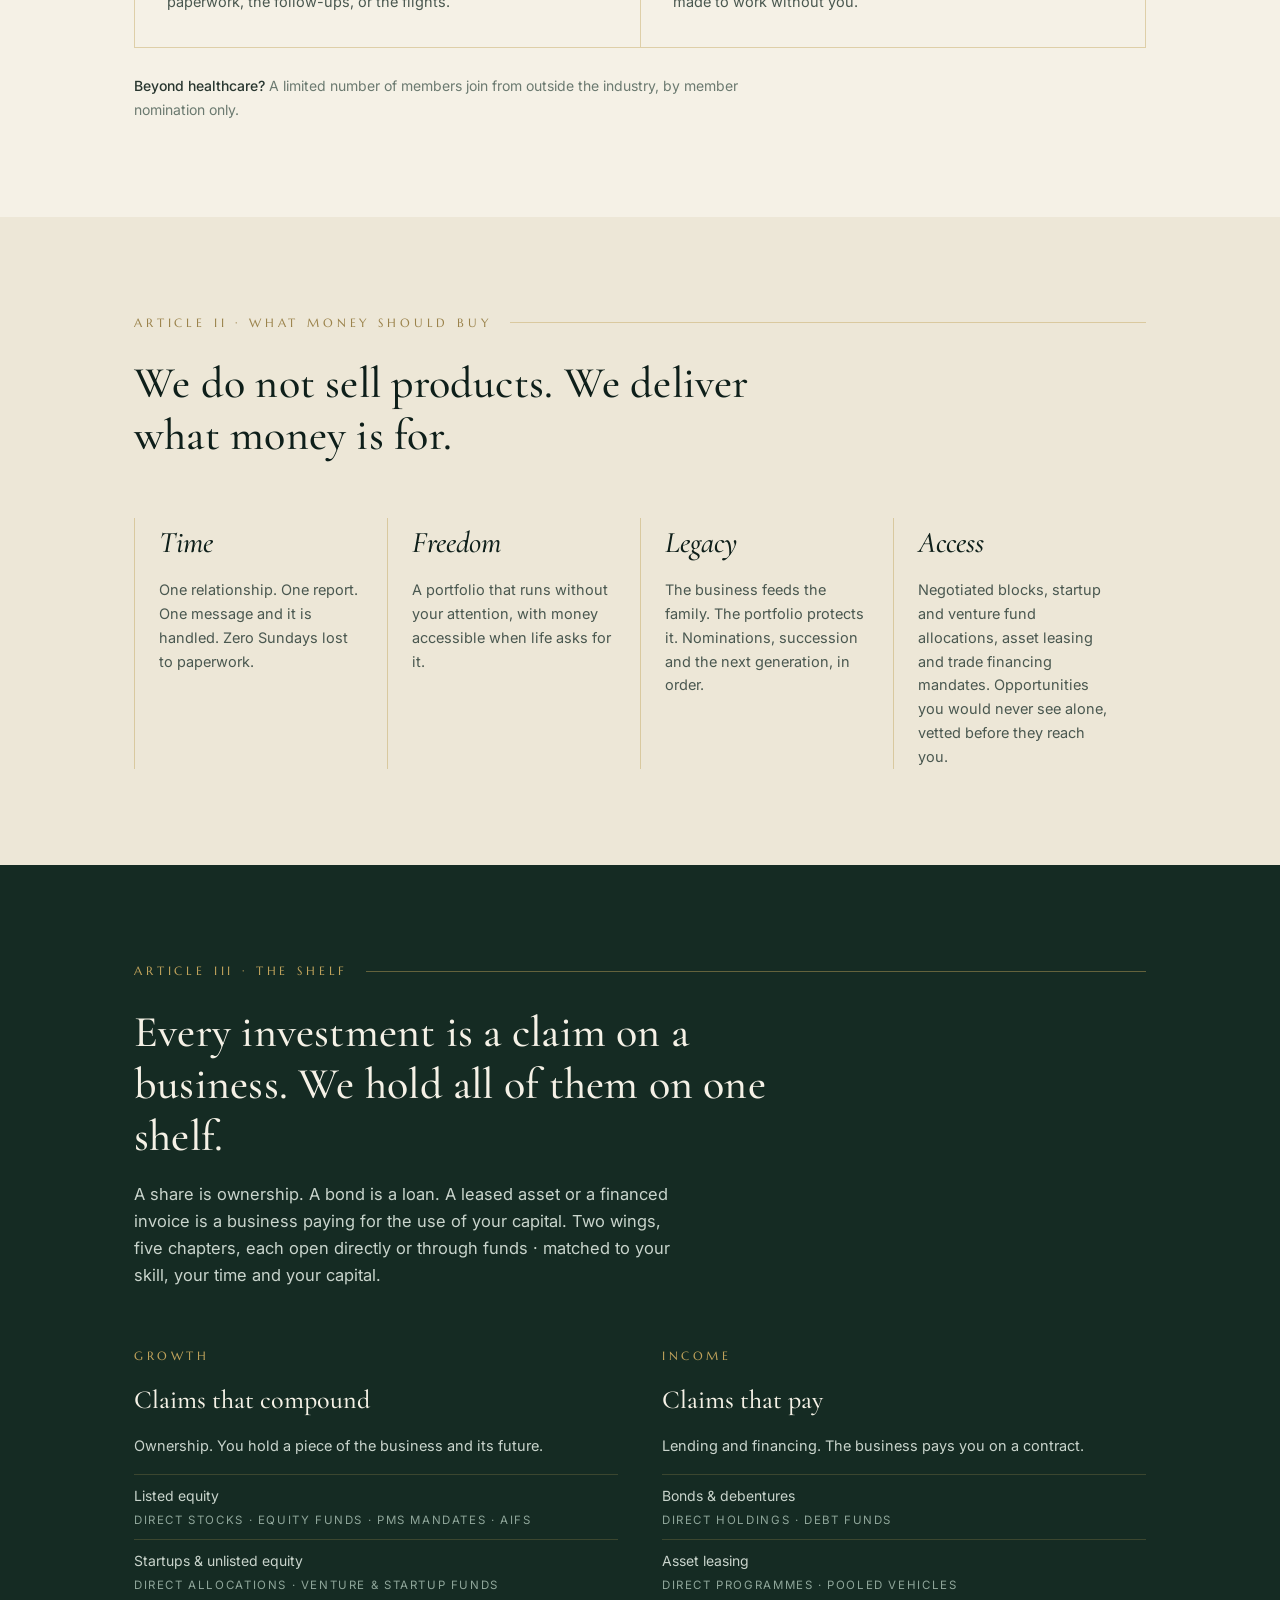
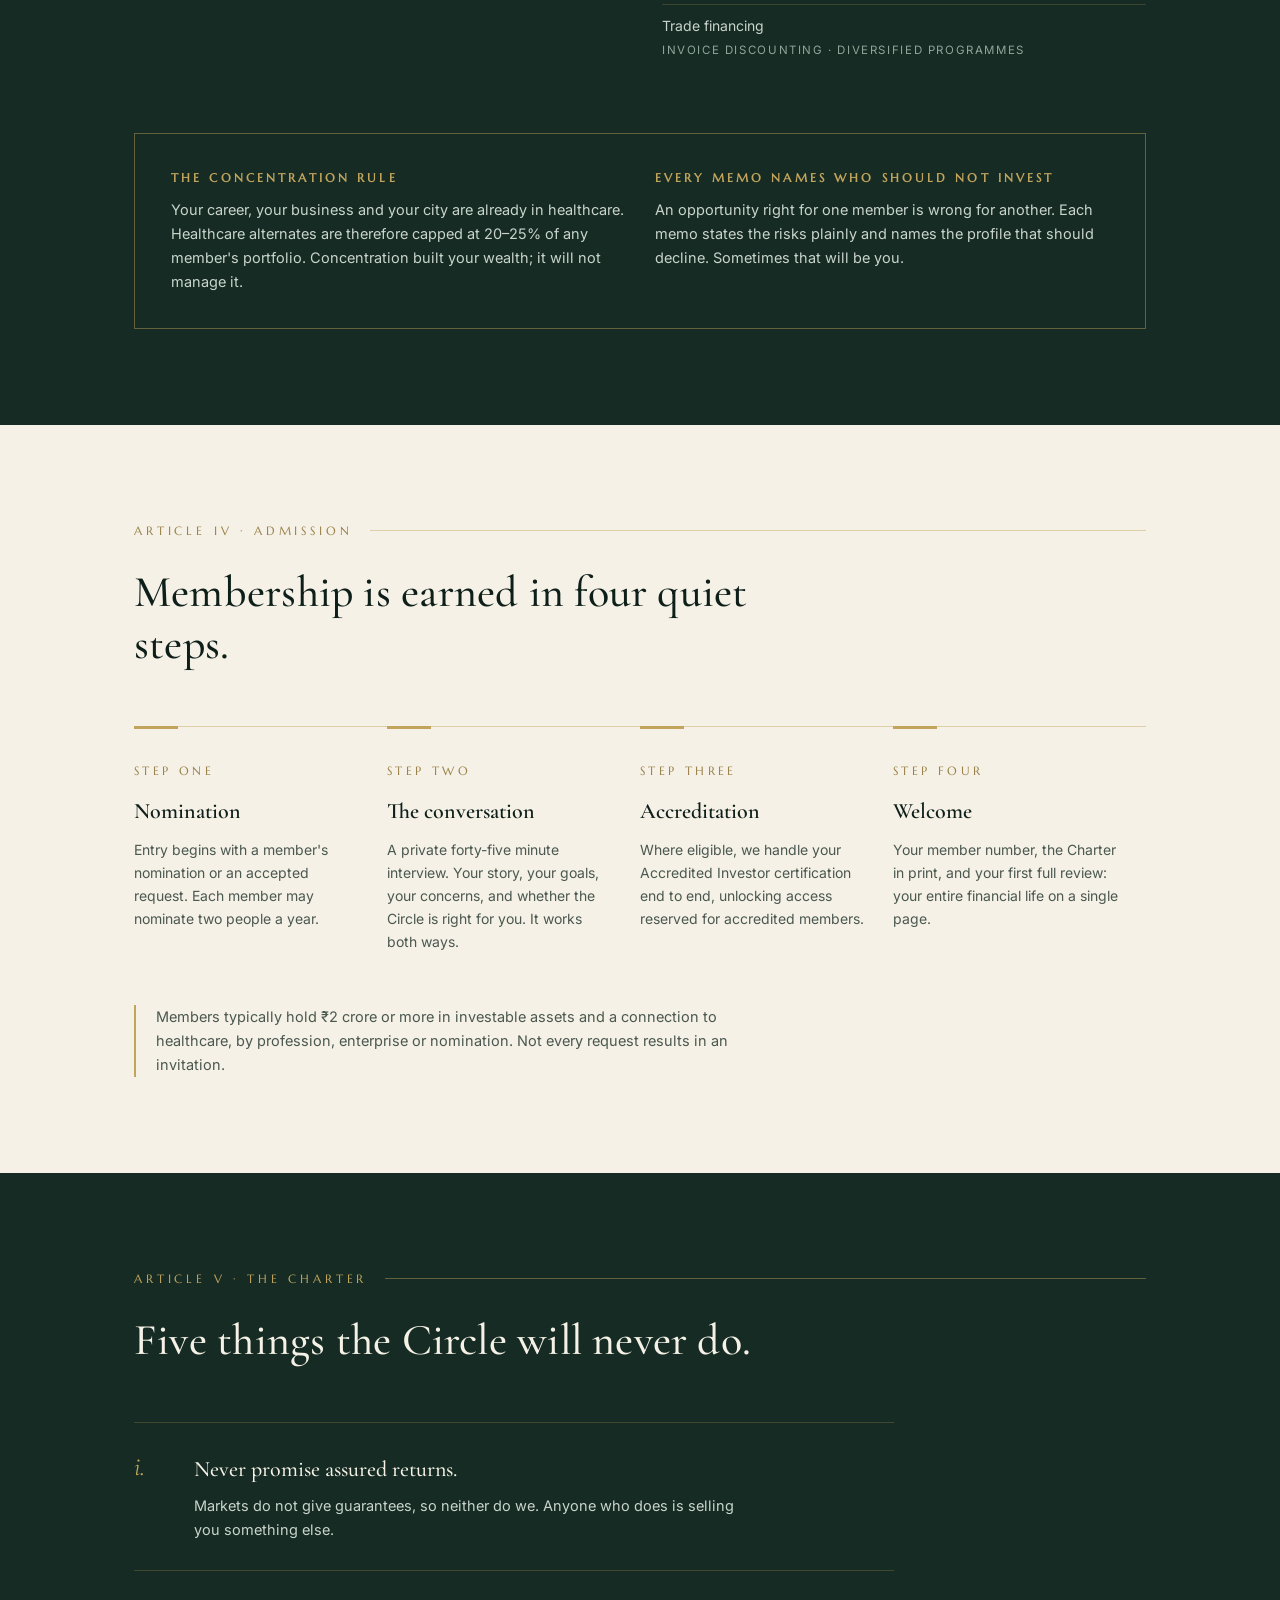
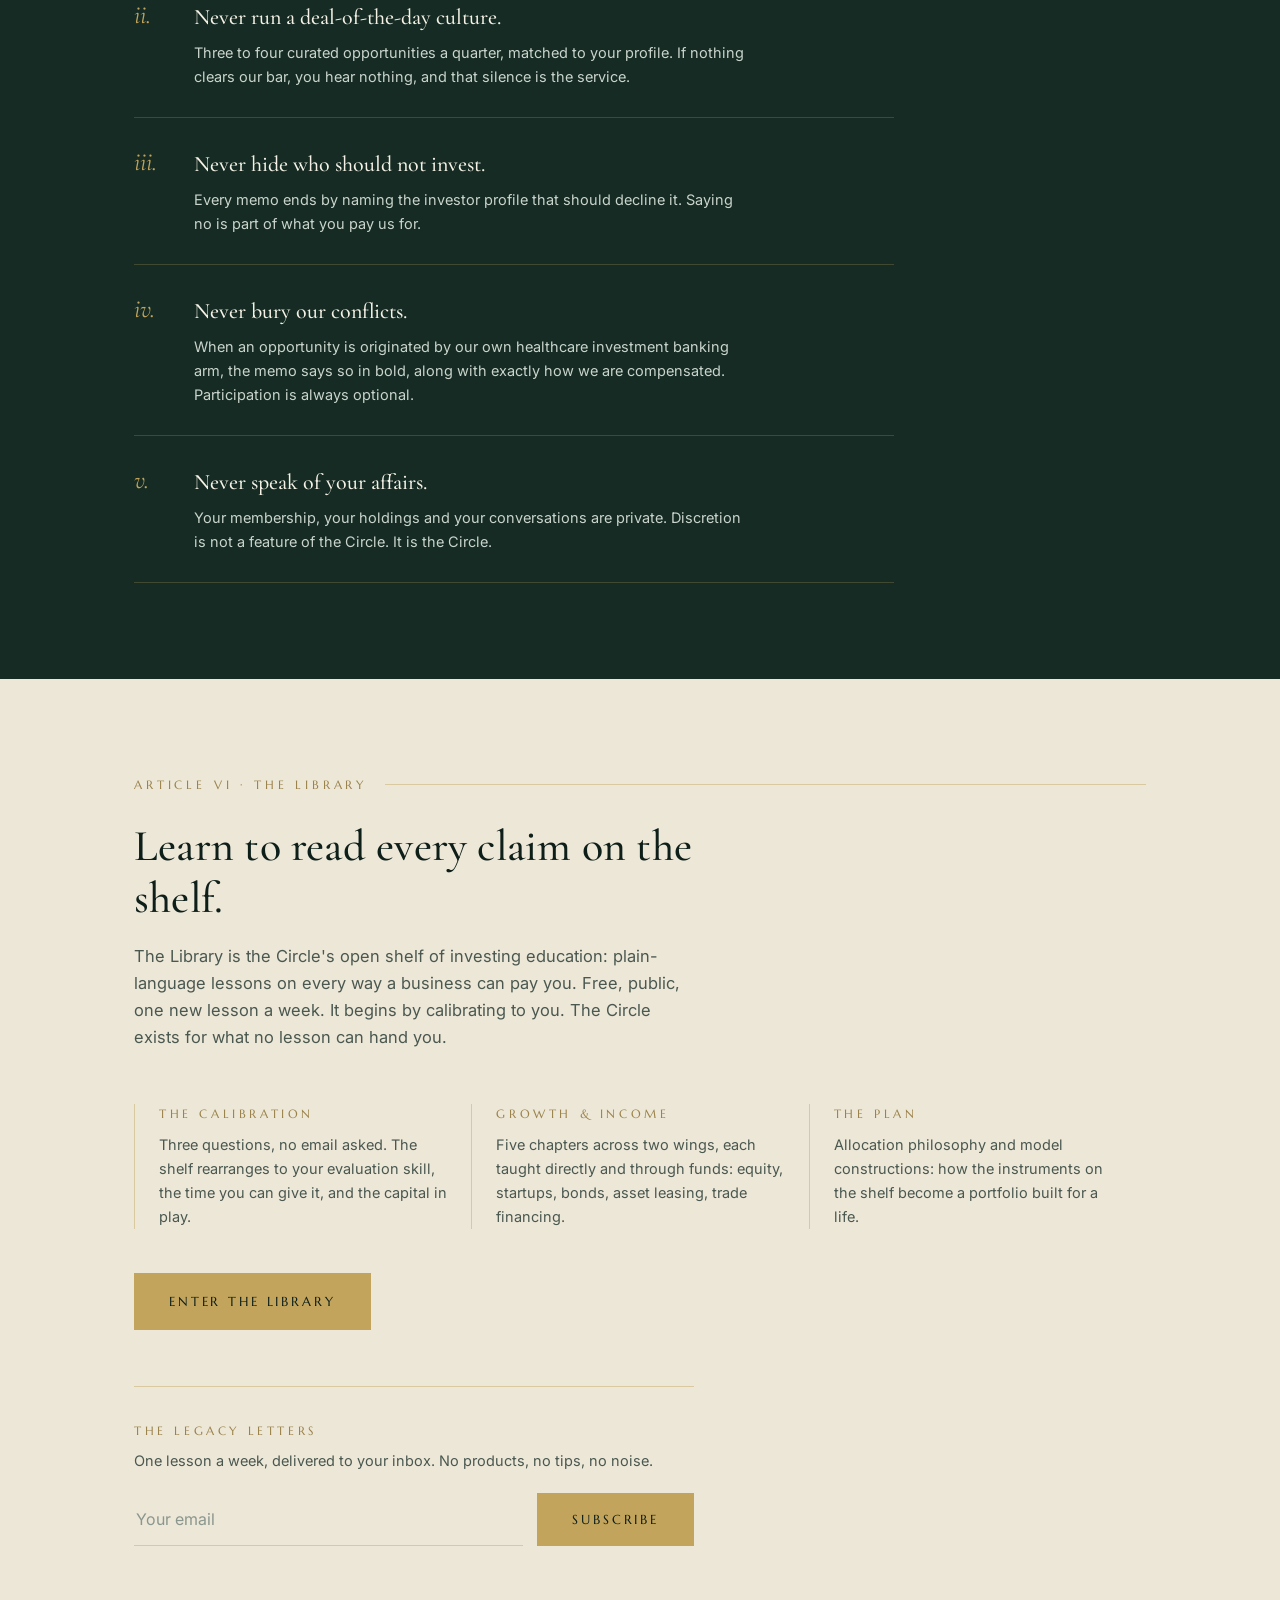
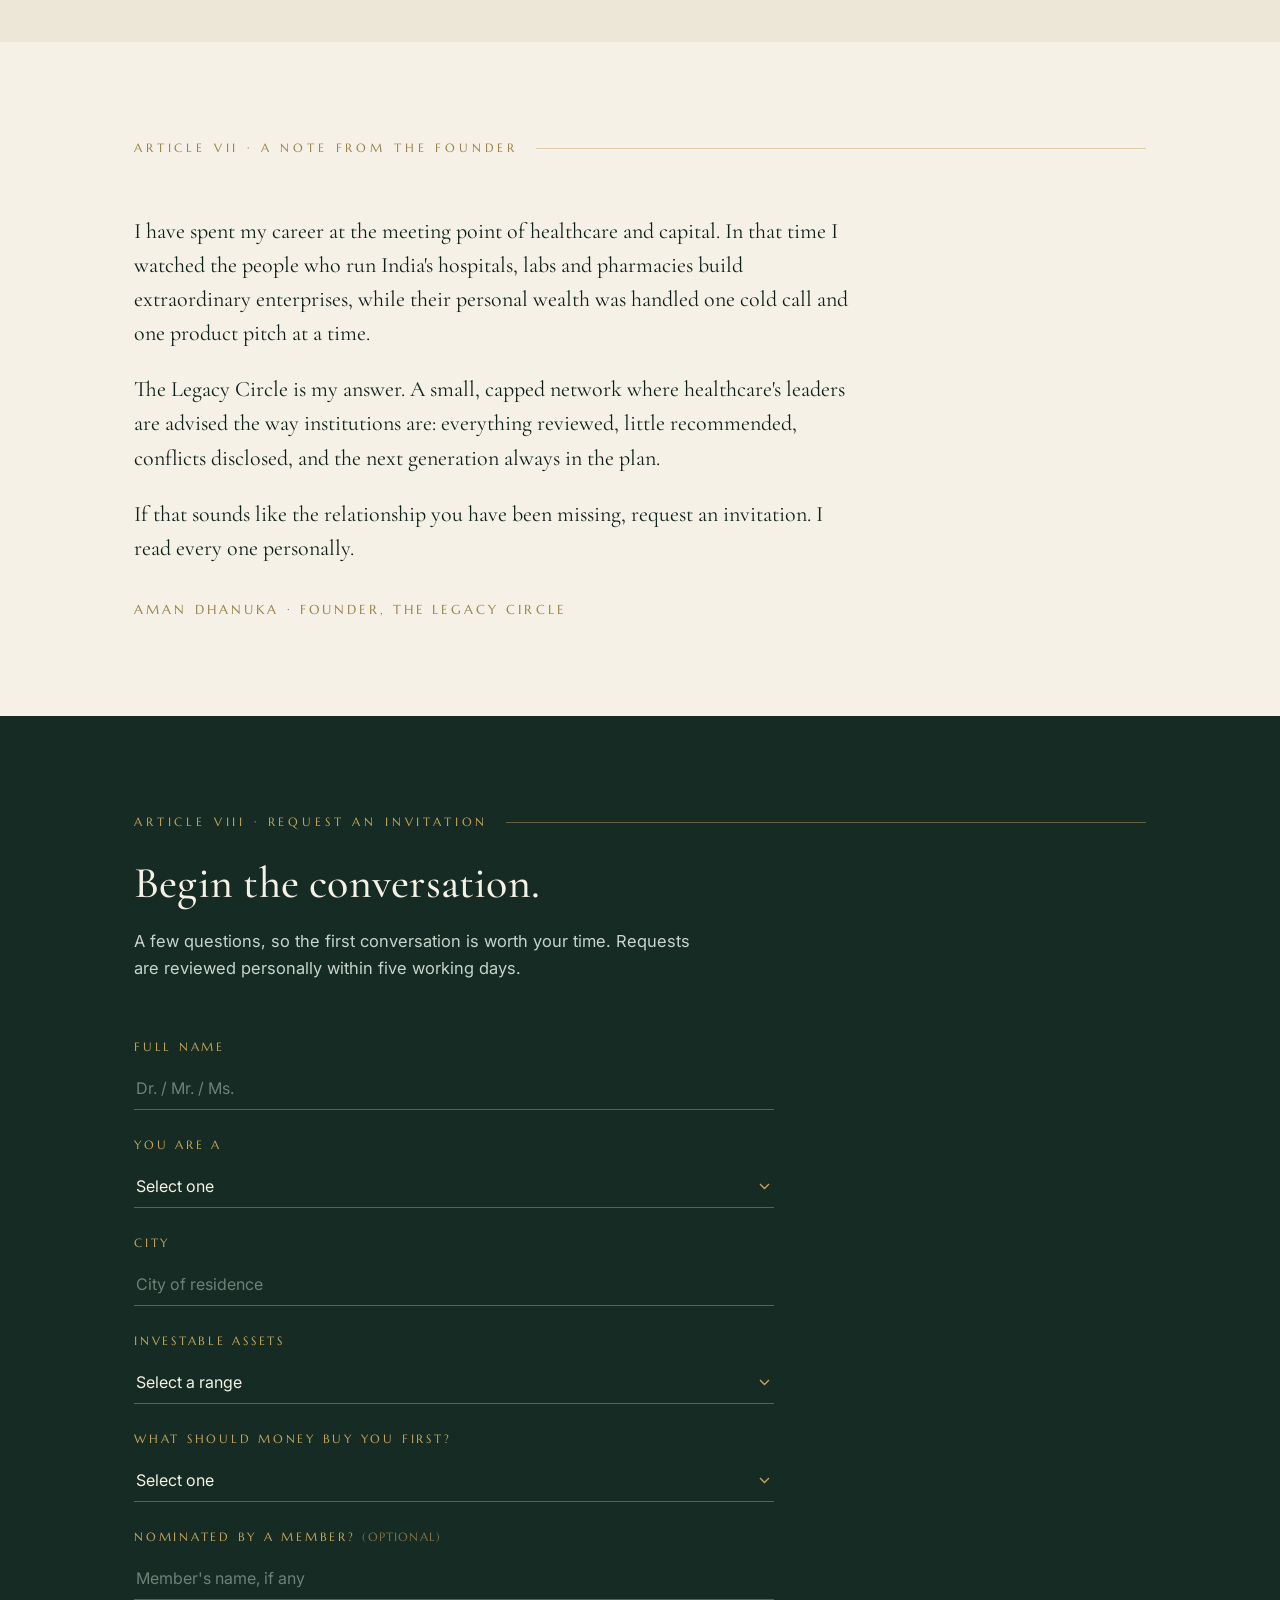
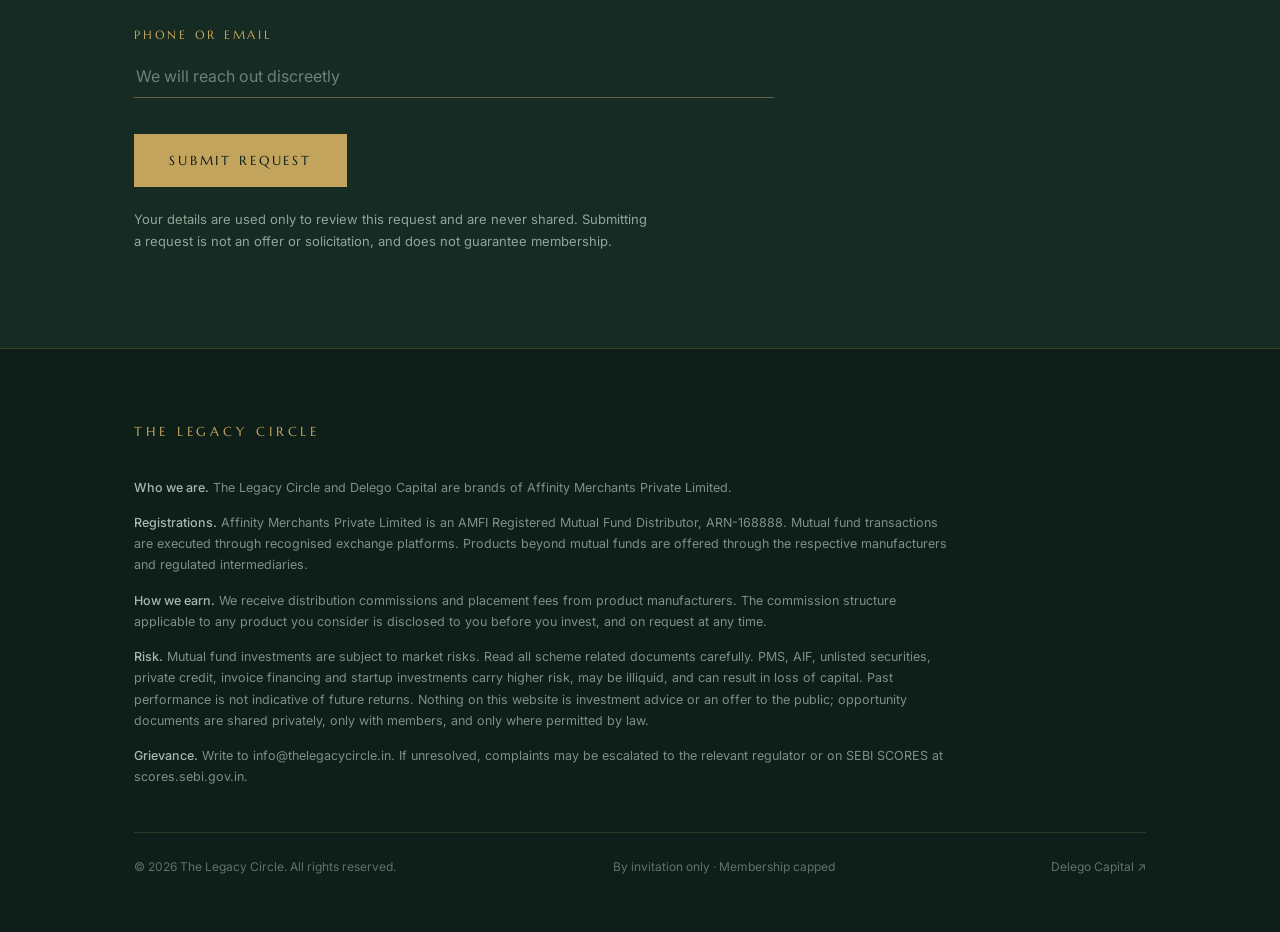
==== commit ecbbbb7c: "Add files via upload" ====
--- a/index.html
+++ b/index.html
@@ -223,6 +223,9 @@
   }
   .shelf-rule p{font-size:14.5px;color:var(--body-light)}
   @media(max-width:860px){.shelf-grid{grid-template-columns:1fr}.shelf-rules{grid-template-columns:1fr}}
+  .shelf-grid.two{grid-template-columns:repeat(2,1fr)}
+  .shelf-li-sub{display:block;font-size:11.5px;letter-spacing:.14em;text-transform:uppercase;color:var(--sage);margin-top:4px}
+  @media(max-width:860px){.shelf-grid.two{grid-template-columns:1fr}}
 
   /* ---------- Article IV : admission ---------- */
   .steps{margin-top:56px;display:grid;grid-template-columns:repeat(4,1fr);gap:0;
@@ -353,7 +356,7 @@
     </div>
     <p class="plate-credit reveal">An initiative of Delego Capital</p>
     <h1 class="reveal">The private wealth network of <em>healthcare's leaders.</em></h1>
-    <p class="hero-lede reveal">For the doctors, promoters and founders who built India's healthcare. One relationship for your entire financial life, so your money finally buys what it should: time back, freedom from managing it, and a legacy that outlasts you.</p>
+    <p class="hero-lede reveal">For the doctors, promoters and founders who built India's healthcare. One relationship that puts your money to work inside businesses · owning them, lending to them, financing them · so it finally buys what it should: time back, freedom from managing it, and a legacy that outlasts you.</p>
     <div class="hero-ctas reveal">
       <a class="btn solid" href="#invitation">Request an invitation</a>
       <a class="btn" href="/library/">Begin in the Library</a>
@@ -413,7 +416,7 @@
       </div>
       <div class="buy-cell">
         <span class="buy-word">Access</span>
-        <p>Opportunities you would never see alone, originated by our own healthcare deal desk and vetted before they reach you.</p>
+        <p>Negotiated blocks, startup and venture fund allocations, asset leasing and trade financing mandates. Opportunities you would never see alone, vetted before they reach you.</p>
       </div>
     </div>
   </div>
@@ -423,38 +426,37 @@
 <section class="article green on-green" id="shelf">
   <div class="wrap">
     <div class="eyebrow reveal">Article III · The Shelf</div>
-    <h2 class="reveal">Everything your wealth needs, in three disciplined buckets.</h2>
-    <p class="lede reveal">We review many opportunities and share few. Members receive at most three to four curated opportunities a quarter, each as a one-page memo with our honest view.</p>
-
-    <div class="shelf-grid reveal">
-      <div class="shelf-col">
-        <span class="roman">Core</span>
-        <h3>The Foundation</h3>
-        <p>The disciplined base every family needs, built on institutional platforms.</p>
-        <ul>
-          <li>Mutual funds</li>
-          <li>Listed bonds &amp; debentures</li>
-          <li>Liquidity &amp; emergency reserves</li>
-        </ul>
-      </div>
-      <div class="shelf-col">
-        <span class="roman">Yield</span>
-        <h3>The Income Engine</h3>
-        <p>Cashflow that lands like a salary, backed by real assets and real contracts.</p>
-        <ul>
-          <li>Private credit</li>
-          <li>Invoice &amp; trade financing</li>
-          <li>Asset-backed opportunities</li>
-        </ul>
-      </div>
+    <h2 class="reveal">Every investment is a claim on a business. We hold all of them on one shelf.</h2>
+    <p class="lede reveal">A share is ownership. A bond is a loan. A leased asset or a financed invoice is a business paying for the use of your capital. Two wings, five chapters, each open directly or through funds · matched to your skill, your time and your capital.</p>
+
+    <div class="shelf-grid two reveal">
       <div class="shelf-col">
         <span class="roman">Growth</span>
-        <h3>The Compounders</h3>
-        <p>Professional management and private markets, sized to your appetite.</p>
+        <h3>Claims that compound</h3>
+        <p>Ownership. You hold a piece of the business and its future.</p>
         <ul>
-          <li>Portfolio Management Services</li>
-          <li>Alternative Investment Funds</li>
-          <li>Healthcare startups &amp; angel deals</li>
+          <li>Listed equity
+            <span class="shelf-li-sub">Direct stocks · equity funds · PMS mandates · AIFs</span>
+          </li>
+          <li>Startups &amp; unlisted equity
+            <span class="shelf-li-sub">Direct allocations · venture &amp; startup funds</span>
+          </li>
+        </ul>
+      </div>
+      <div class="shelf-col">
+        <span class="roman">Income</span>
+        <h3>Claims that pay</h3>
+        <p>Lending and financing. The business pays you on a contract.</p>
+        <ul>
+          <li>Bonds &amp; debentures
+            <span class="shelf-li-sub">Direct holdings · debt funds</span>
+          </li>
+          <li>Asset leasing
+            <span class="shelf-li-sub">Direct programmes · pooled vehicles</span>
+          </li>
+          <li>Trade financing
+            <span class="shelf-li-sub">Invoice discounting · diversified programmes</span>
+          </li>
         </ul>
       </div>
     </div>
@@ -555,21 +557,21 @@
 <section class="article" id="library" style="background:var(--ivory-2)">
   <div class="wrap">
     <div class="eyebrow reveal">Article VI · The Library</div>
-    <h2 class="reveal">Learn the 70% you can do yourself.</h2>
-    <p class="lede reveal">The Library is the Circle's open shelf of investing education: plain-language lessons on planning a portfolio, evaluating every instrument on it, and maintaining it for decades. Free, public, one new lesson a week. The Circle exists for the 30% no lesson can hand you.</p>
+    <h2 class="reveal">Learn to read every claim on the shelf.</h2>
+    <p class="lede reveal">The Library is the Circle's open shelf of investing education: plain-language lessons on every way a business can pay you. Free, public, one new lesson a week. It begins by calibrating to you. The Circle exists for what no lesson can hand you.</p>
 
     <div class="wings reveal">
       <div class="wing">
-        <span class="wing-k">Planning</span>
-        <p>Investing psychology, asset allocation, and knowing what your money is actually for.</p>
+        <span class="wing-k">The Calibration</span>
+        <p>Three questions, no email asked. The shelf rearranges to your evaluation skill, the time you can give it, and the capital in play.</p>
       </div>
       <div class="wing">
-        <span class="wing-k">Execution</span>
-        <p>How to evaluate stocks, funds, bonds, PMS, AIFs, startups and private credit, one instrument at a time.</p>
+        <span class="wing-k">Growth &amp; Income</span>
+        <p>Five chapters across two wings, each taught directly and through funds: equity, startups, bonds, asset leasing, trade financing.</p>
       </div>
       <div class="wing">
-        <span class="wing-k">Maintenance</span>
-        <p>Reviews, rebalancing, taxes, exit discipline, and passing it on in order.</p>
+        <span class="wing-k">The Plan</span>
+        <p>Allocation philosophy and model constructions: how the instruments on the shelf become a portfolio built for a life.</p>
       </div>
     </div>
 
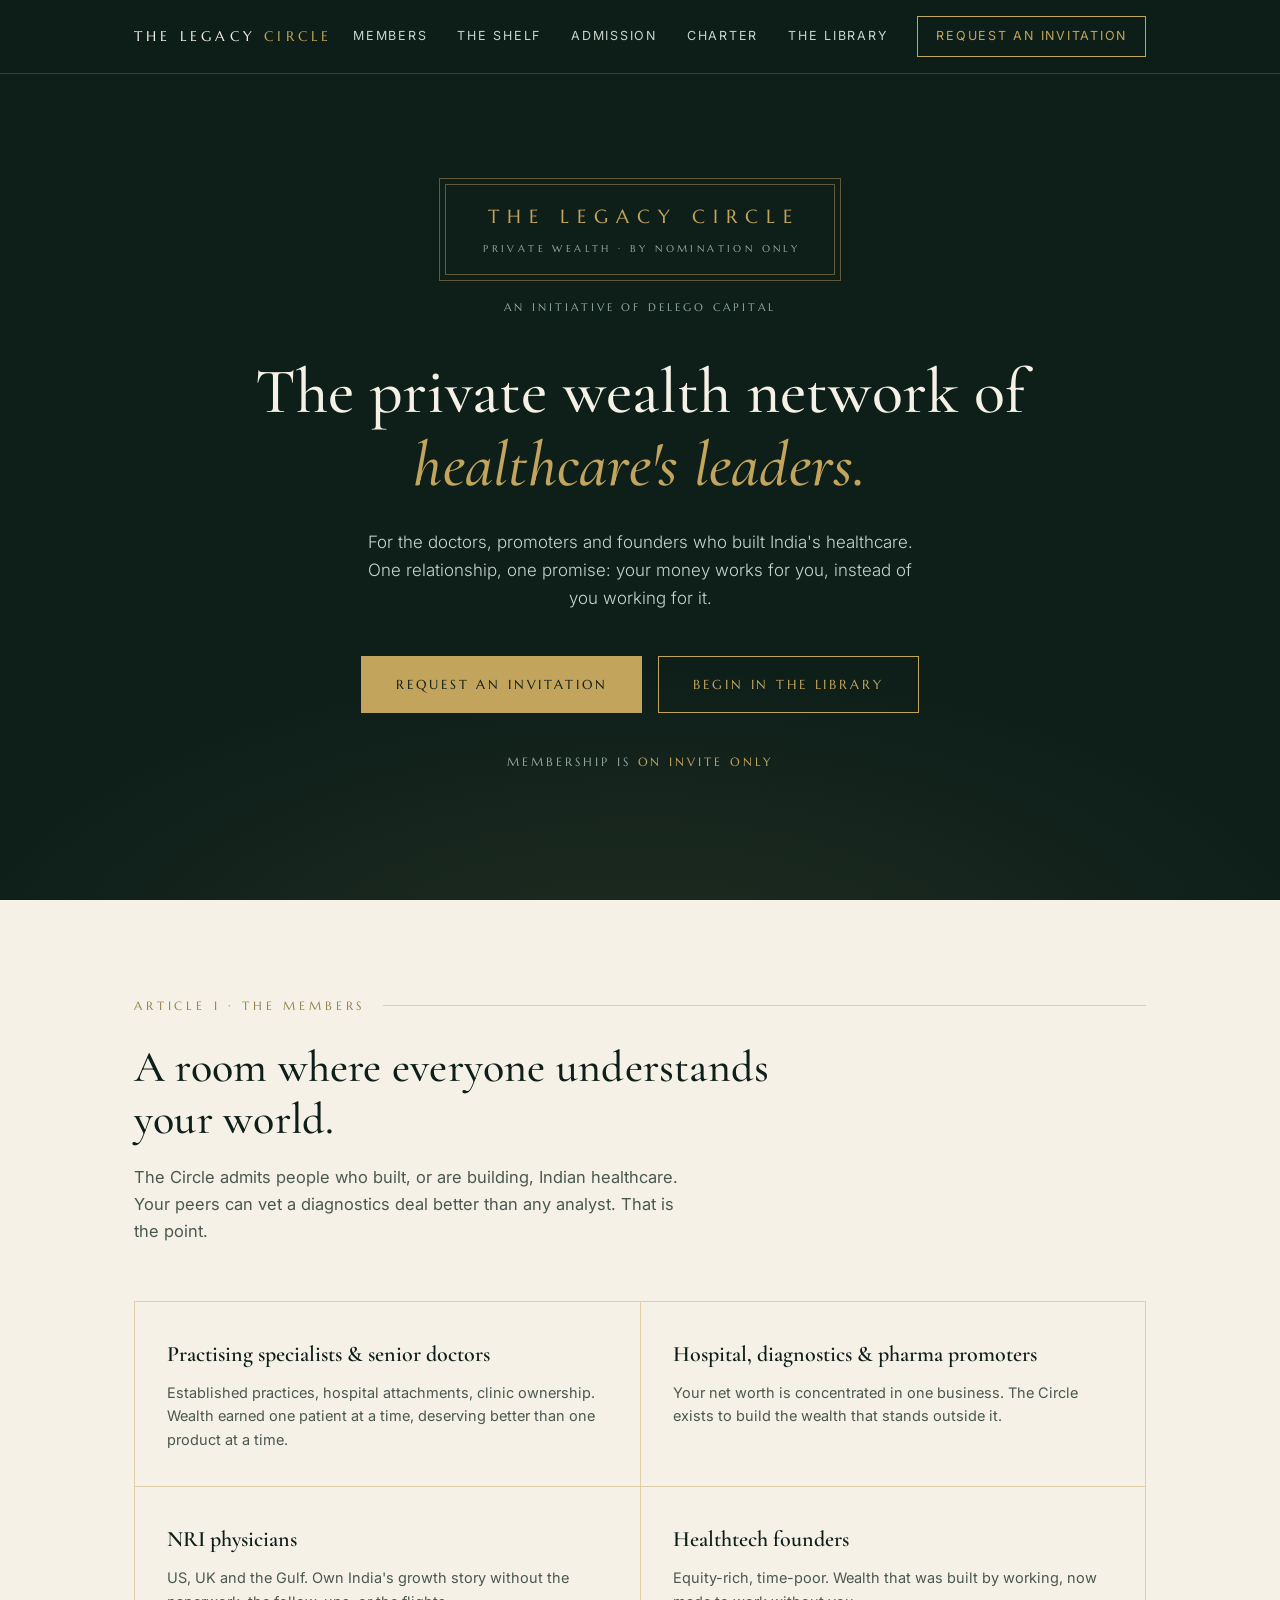
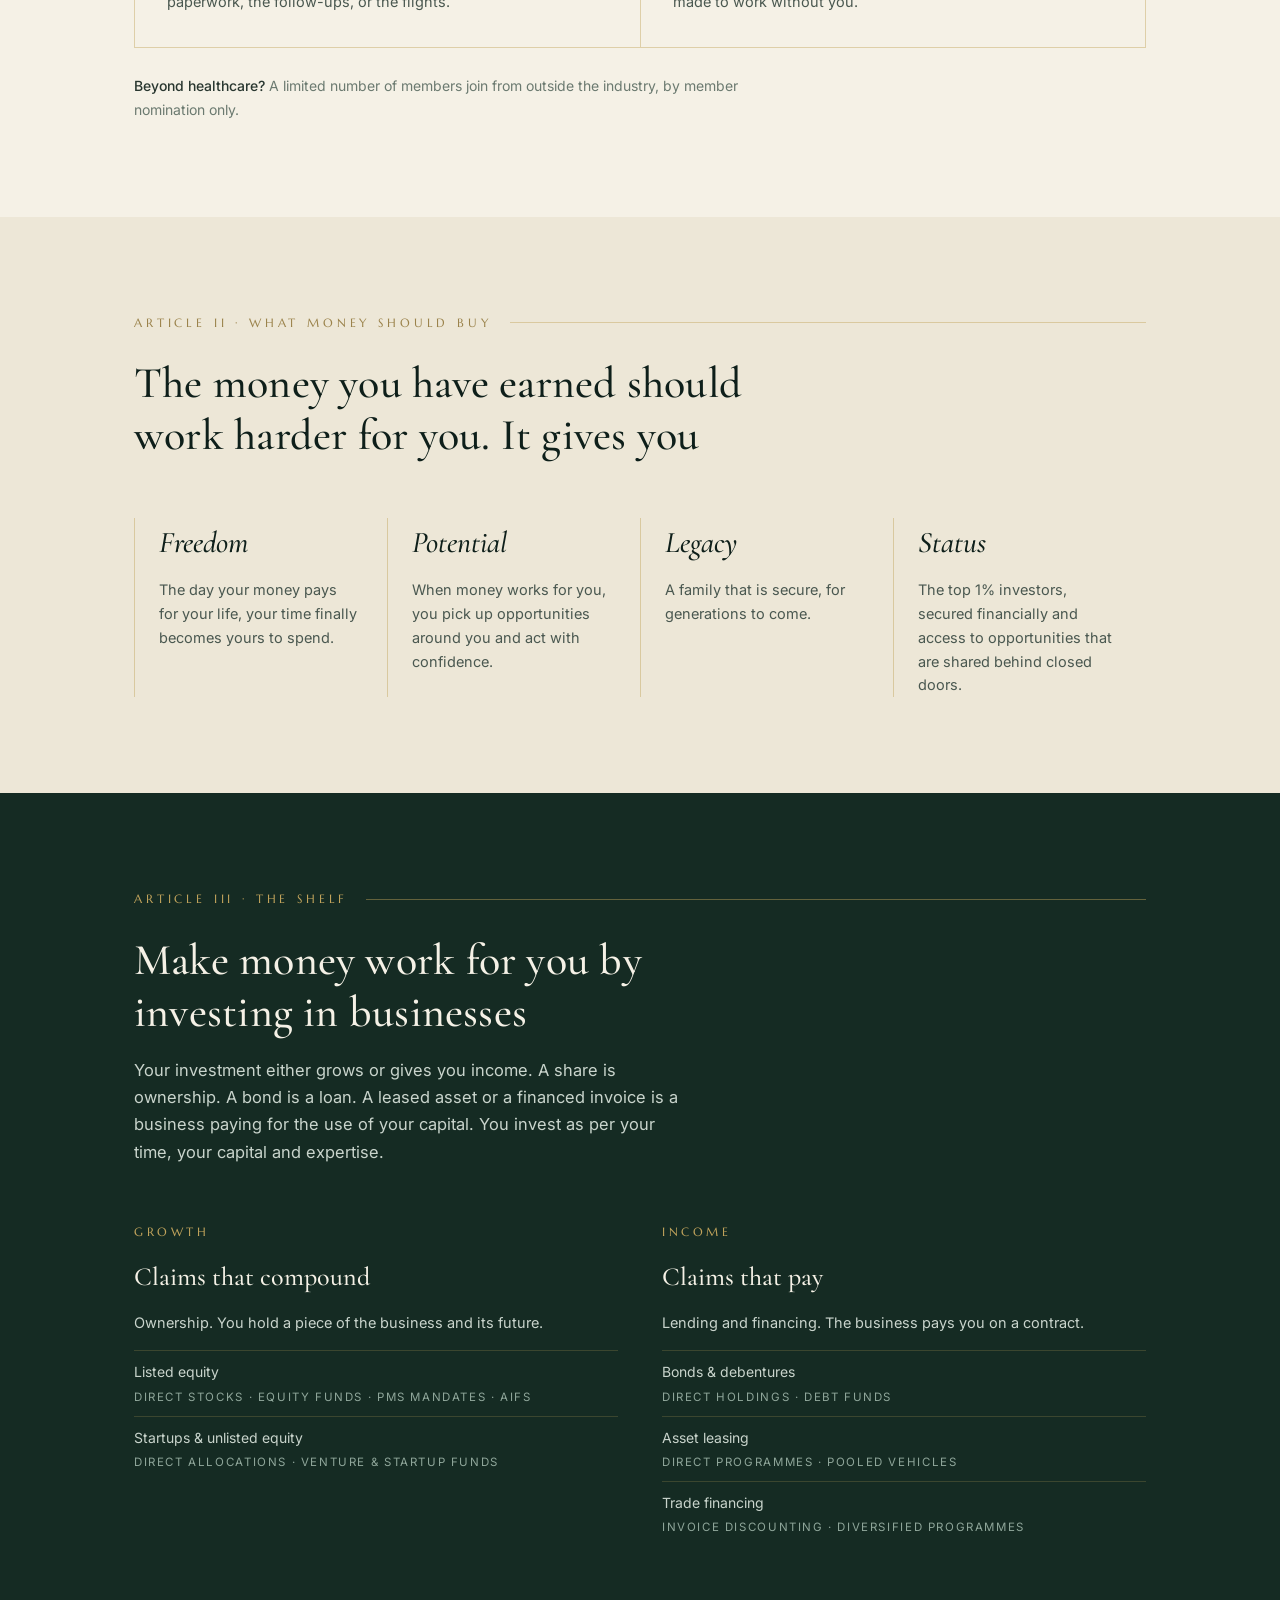
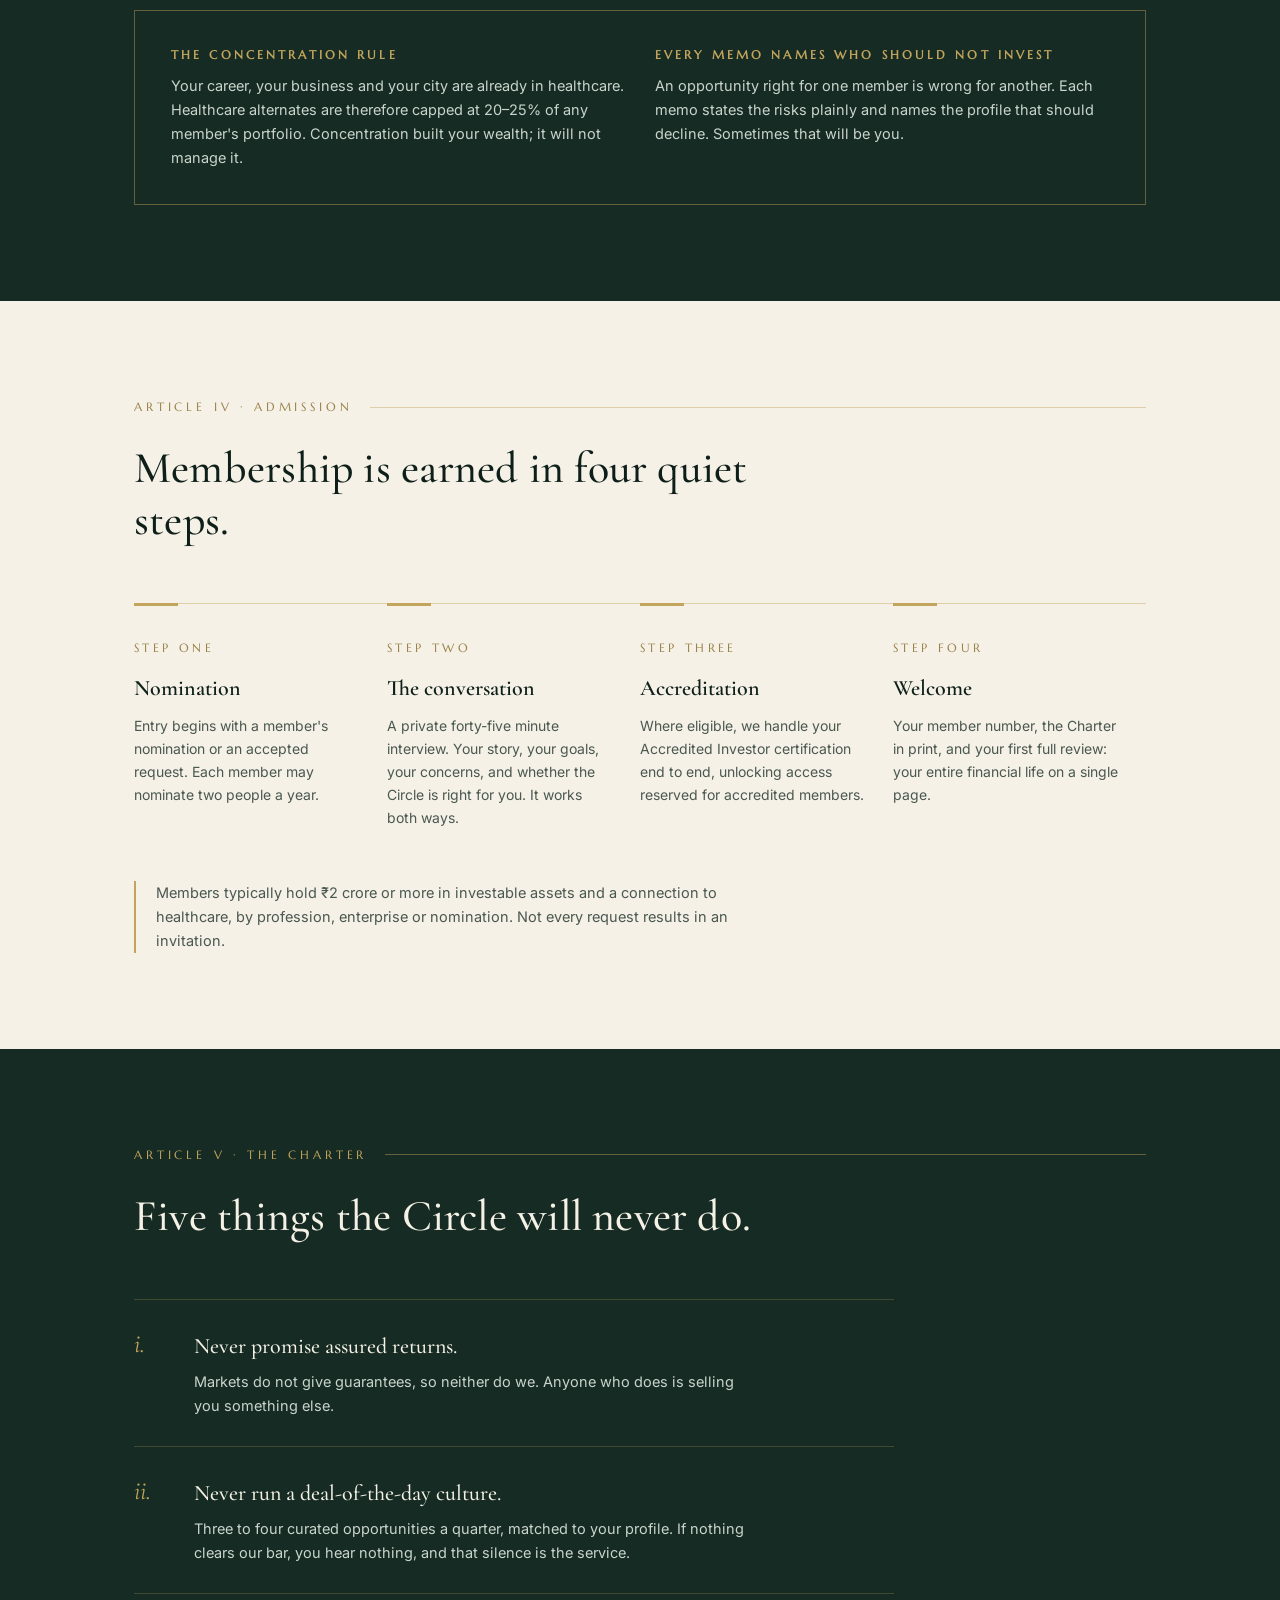
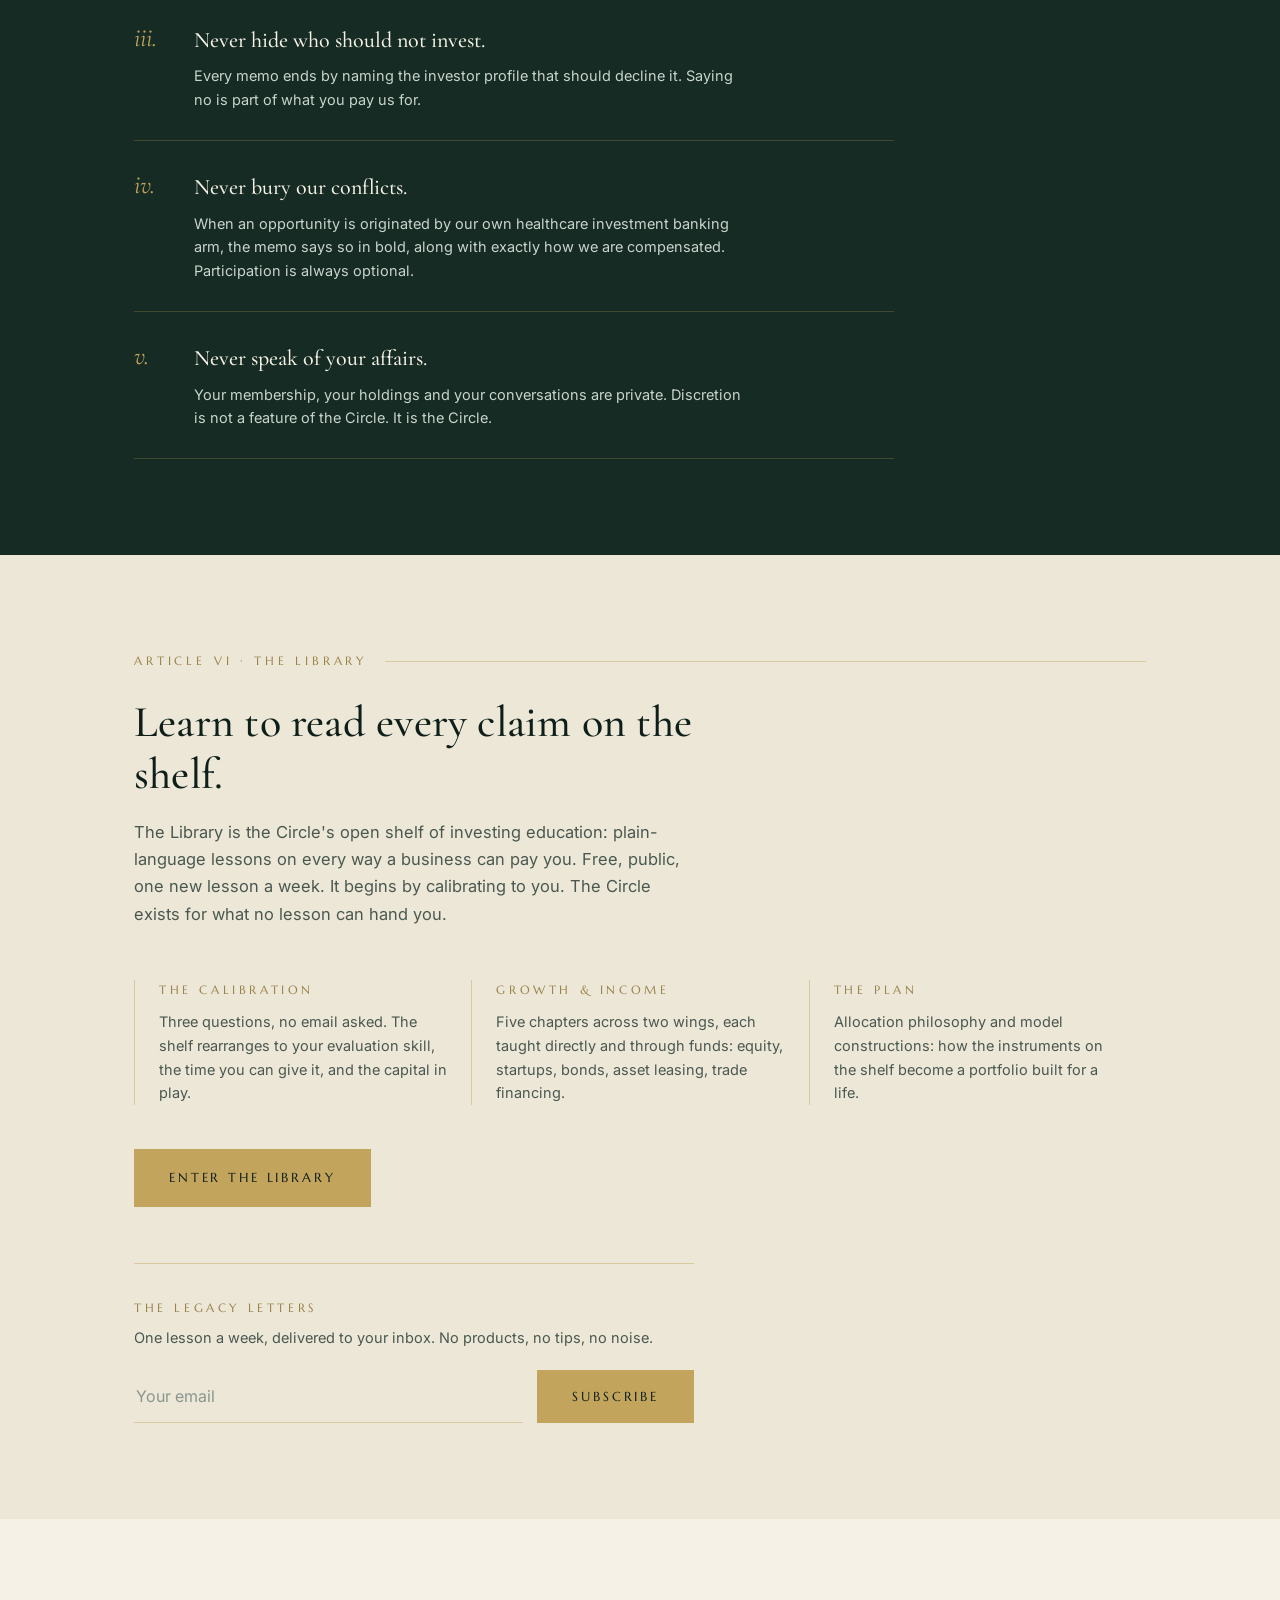
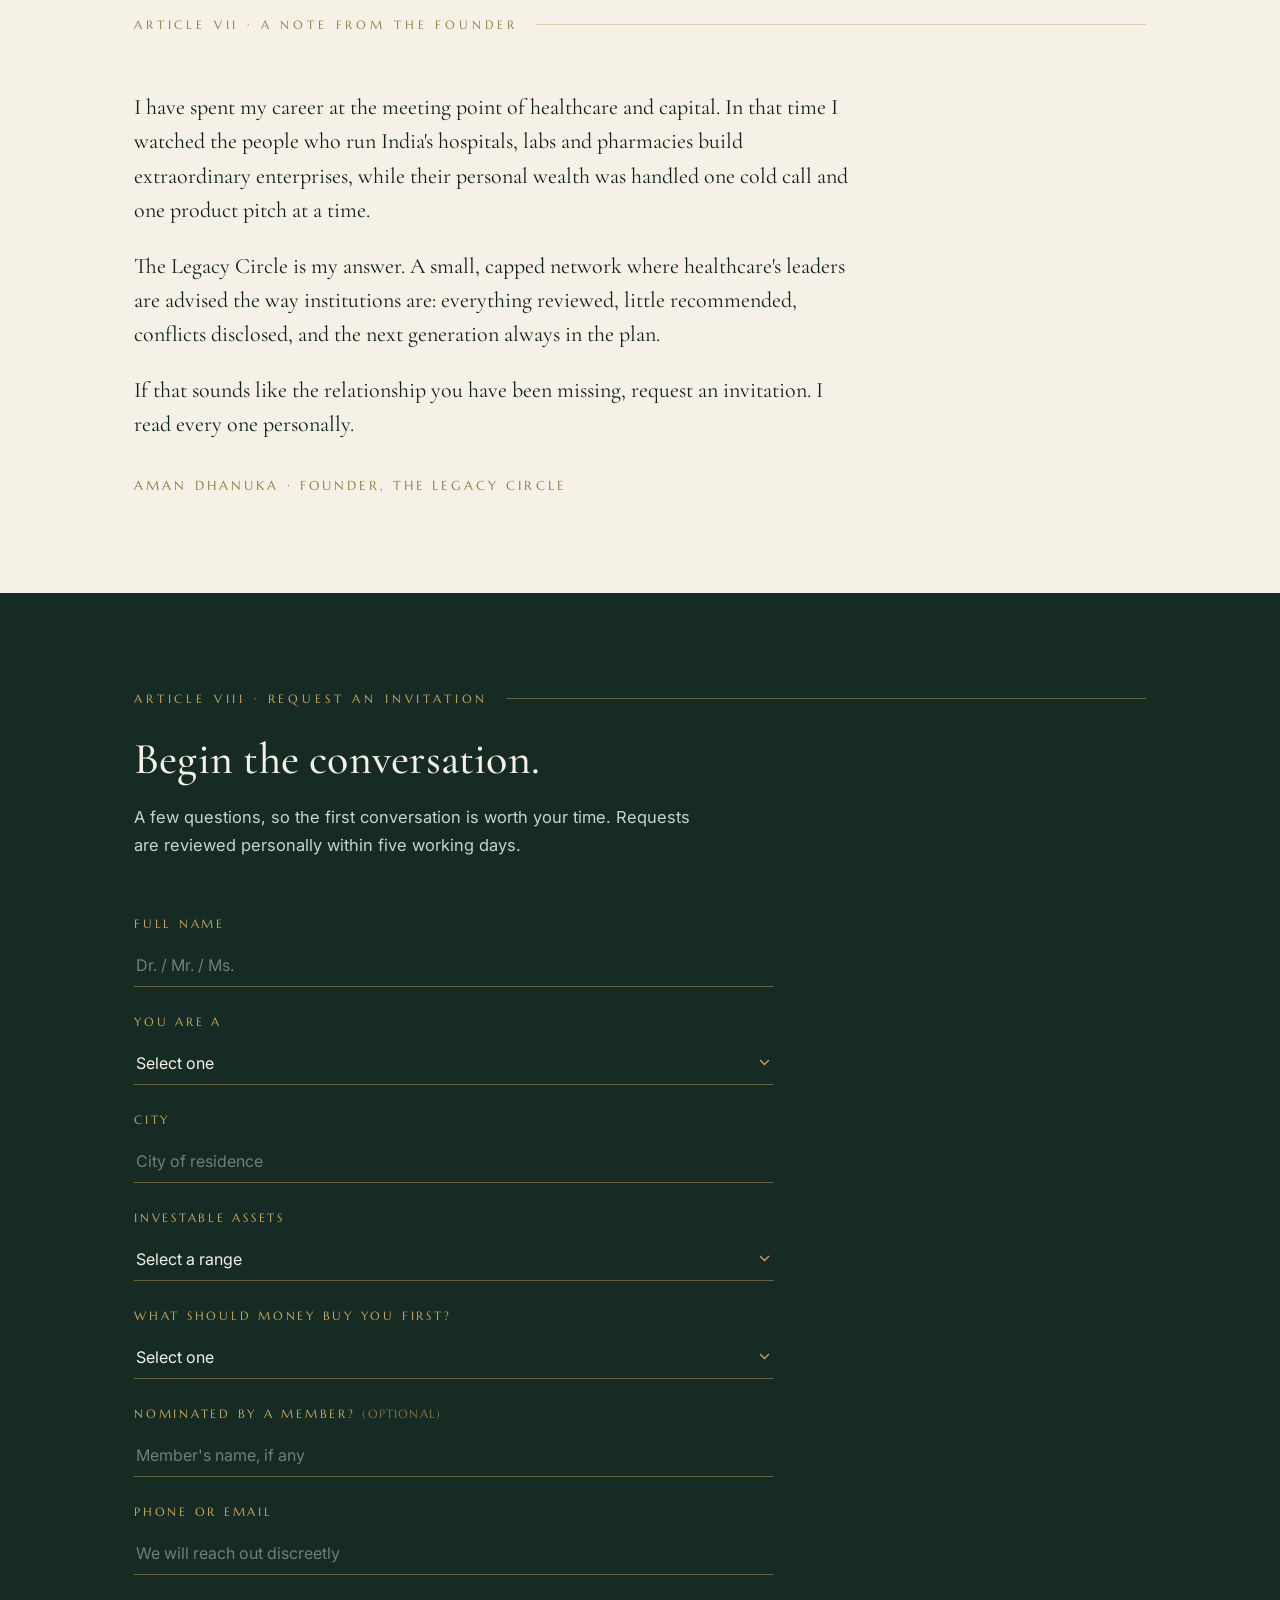
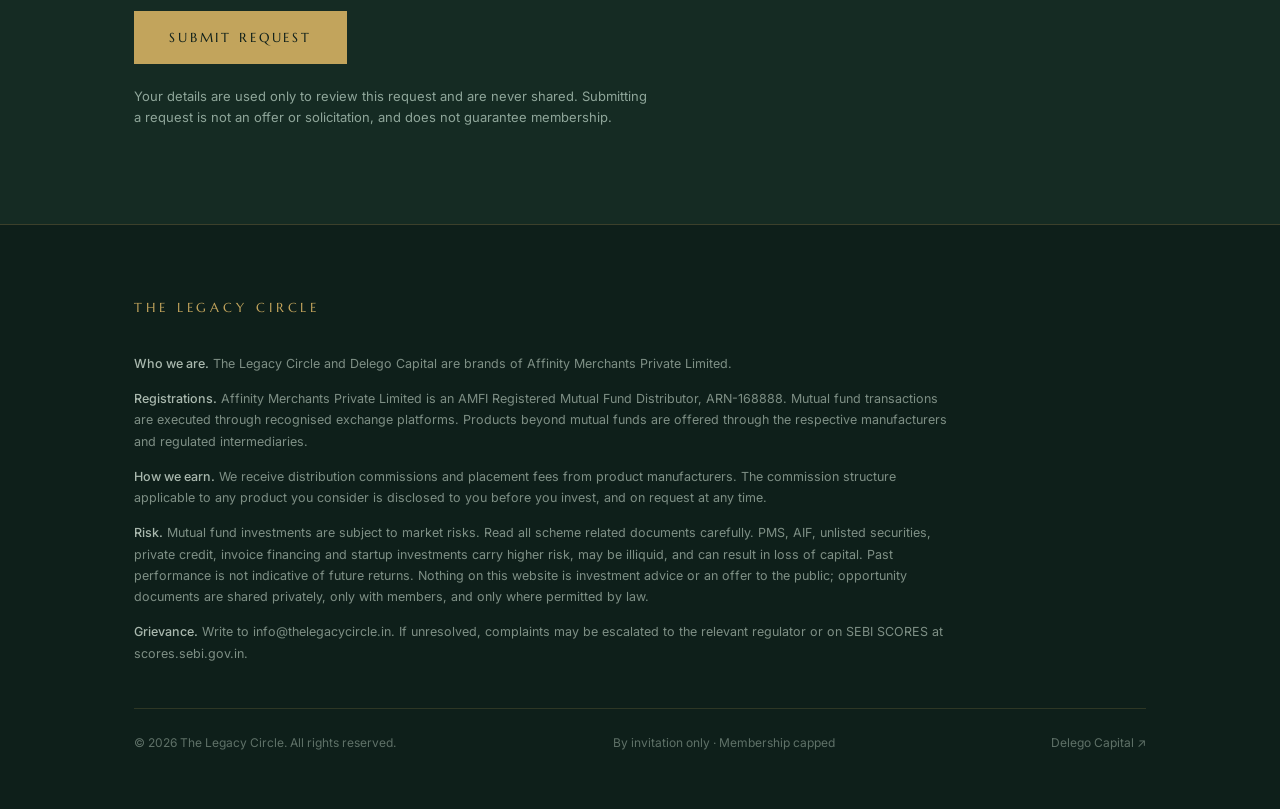
==== commit ce74b936: "Update index.html" ====
--- a/index.html
+++ b/index.html
@@ -356,12 +356,12 @@
     </div>
     <p class="plate-credit reveal">An initiative of Delego Capital</p>
     <h1 class="reveal">The private wealth network of <em>healthcare's leaders.</em></h1>
-    <p class="hero-lede reveal">For the doctors, promoters and founders who built India's healthcare. One relationship that puts your money to work inside businesses · owning them, lending to them, financing them · so it finally buys what it should: time back, freedom from managing it, and a legacy that outlasts you.</p>
+    <p class="hero-lede reveal">For the doctors, promoters and founders who built India's healthcare. One relationship, one promise: your money works for you, instead of you working for it.</p>
     <div class="hero-ctas reveal">
       <a class="btn solid" href="#invitation">Request an invitation</a>
       <a class="btn" href="/library/">Begin in the Library</a>
     </div>
-    <p class="hero-cap reveal">Founding membership is <b>deliberately limited</b></p>
+    <p class="hero-cap reveal">Membership is <b>on Invite Only</b></p>
   </div>
 </header>
 
@@ -399,24 +399,24 @@
 <section class="article" style="background:var(--ivory-2)">
   <div class="wrap">
     <div class="eyebrow reveal">Article II · What Money Should Buy</div>
-    <h2 class="reveal">We do not sell products. We deliver what money is for.</h2>
+    <h2 class="reveal">The money you have earned should work harder for you. It gives you</h2>
 
     <div class="buy-grid reveal">
       <div class="buy-cell">
-        <span class="buy-word">Time</span>
-        <p>One relationship. One report. One message and it is handled. Zero Sundays lost to paperwork.</p>
+        <span class="buy-word">Freedom</span>
+        <p>The day your money pays for your life, your time finally becomes yours to spend.</p>
       </div>
       <div class="buy-cell">
-        <span class="buy-word">Freedom</span>
-        <p>A portfolio that runs without your attention, with money accessible when life asks for it.</p>
+        <span class="buy-word">Potential</span>
+        <p>When money works for you, you pick up opportunities around you and act with confidence.</p>
       </div>
       <div class="buy-cell">
         <span class="buy-word">Legacy</span>
-        <p>The business feeds the family. The portfolio protects it. Nominations, succession and the next generation, in order.</p>
+        <p>A family that is secure, for generations to come.</p>
       </div>
       <div class="buy-cell">
-        <span class="buy-word">Access</span>
-        <p>Negotiated blocks, startup and venture fund allocations, asset leasing and trade financing mandates. Opportunities you would never see alone, vetted before they reach you.</p>
+        <span class="buy-word">Status</span>
+        <p>The top 1% investors, secured financially and access to opportunities that are shared behind closed doors. </p>
       </div>
     </div>
   </div>
@@ -426,8 +426,8 @@
 <section class="article green on-green" id="shelf">
   <div class="wrap">
     <div class="eyebrow reveal">Article III · The Shelf</div>
-    <h2 class="reveal">Every investment is a claim on a business. We hold all of them on one shelf.</h2>
-    <p class="lede reveal">A share is ownership. A bond is a loan. A leased asset or a financed invoice is a business paying for the use of your capital. Two wings, five chapters, each open directly or through funds · matched to your skill, your time and your capital.</p>
+    <h2 class="reveal">Make money work for you by investing in businesses</h2>
+    <p class="lede reveal">Your investment either grows or gives you income. A share is ownership. A bond is a loan. A leased asset or a financed invoice is a business paying for the use of your capital. You invest as per your time, your capital and expertise.</p>
 
     <div class="shelf-grid two reveal">
       <div class="shelf-col">
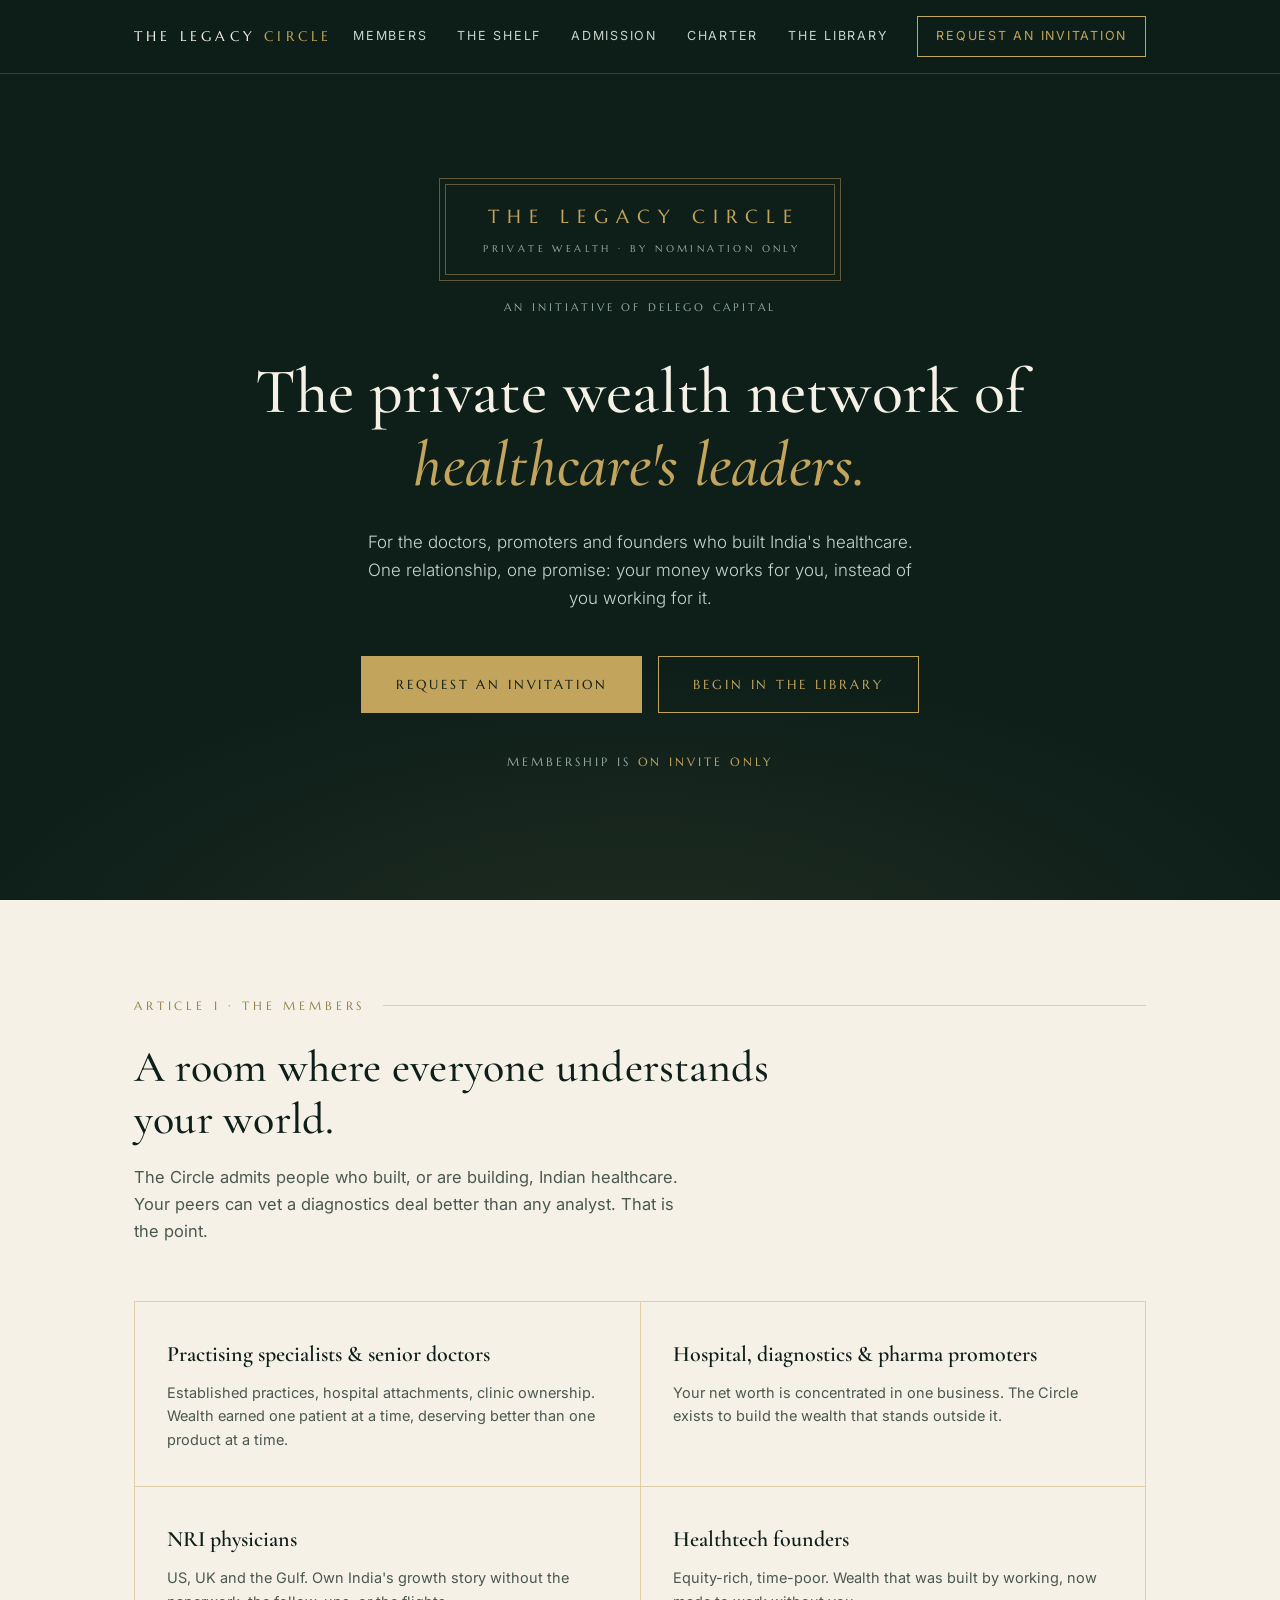
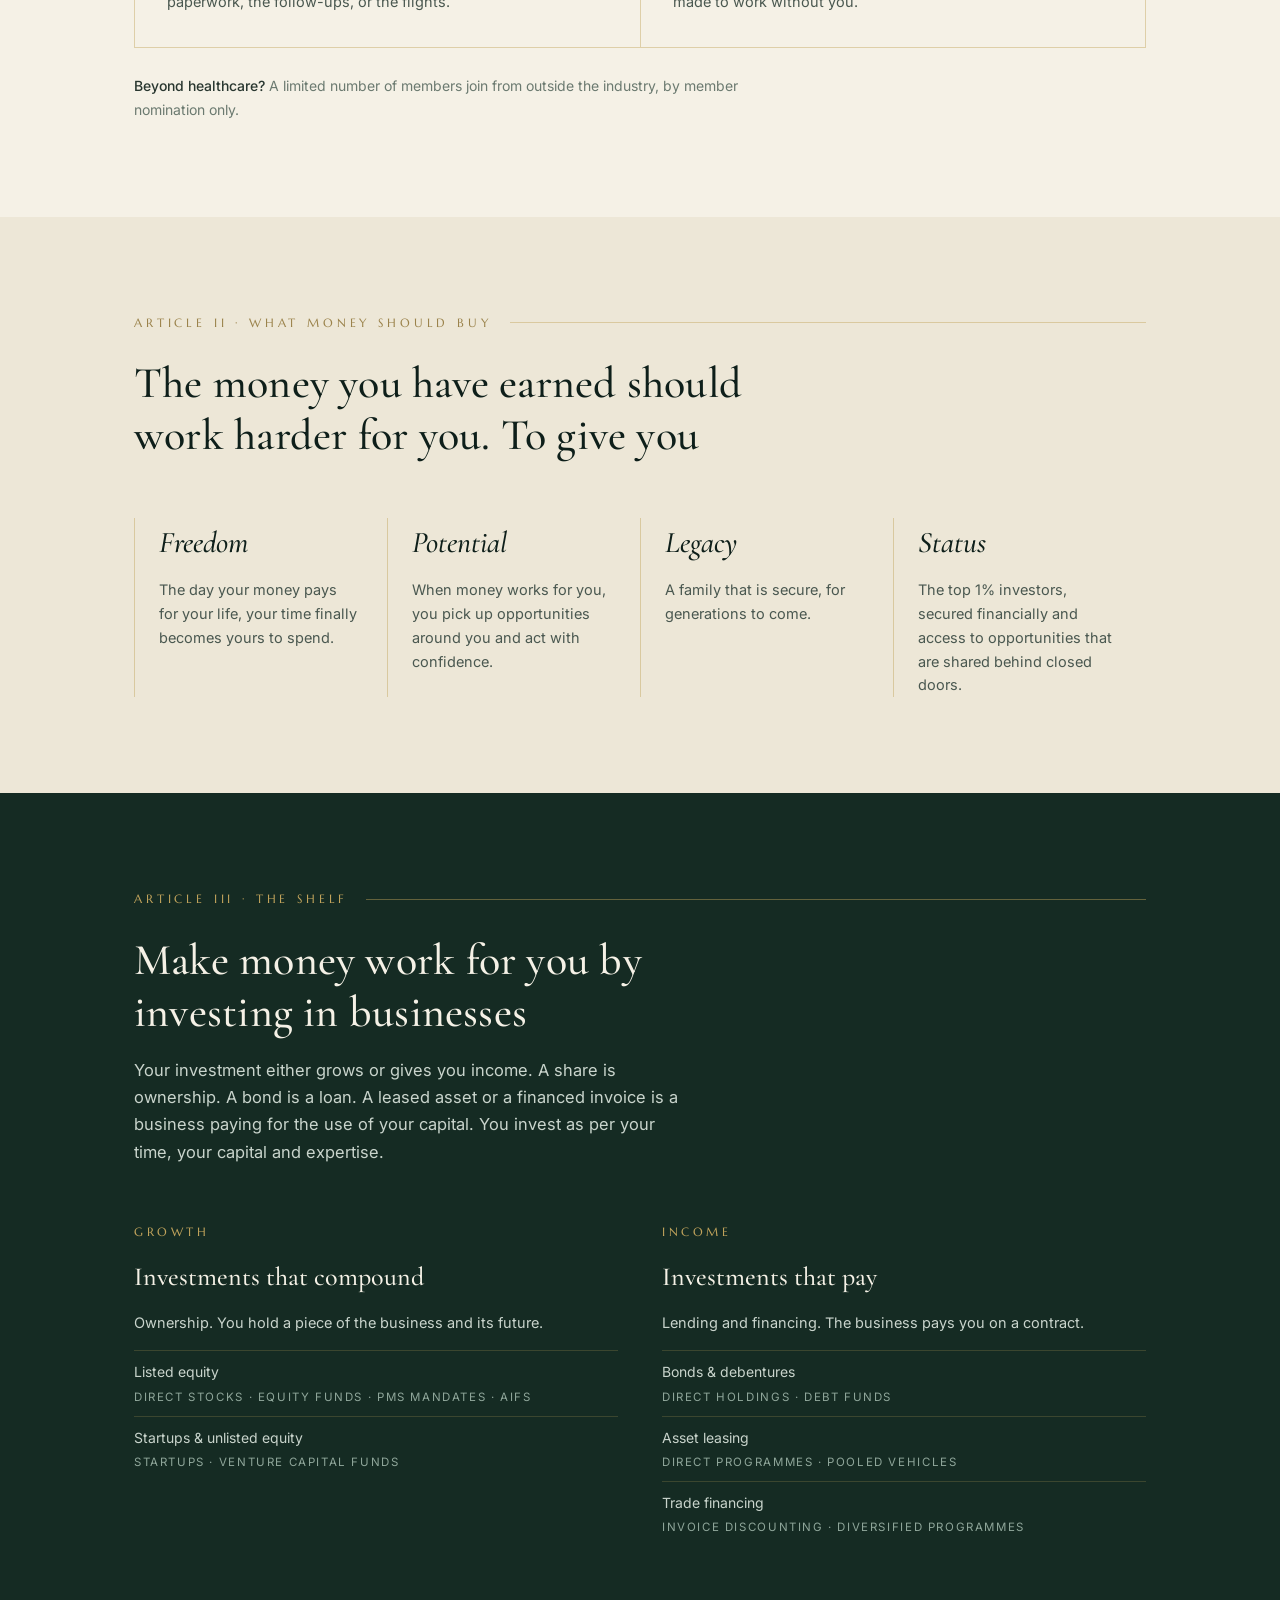
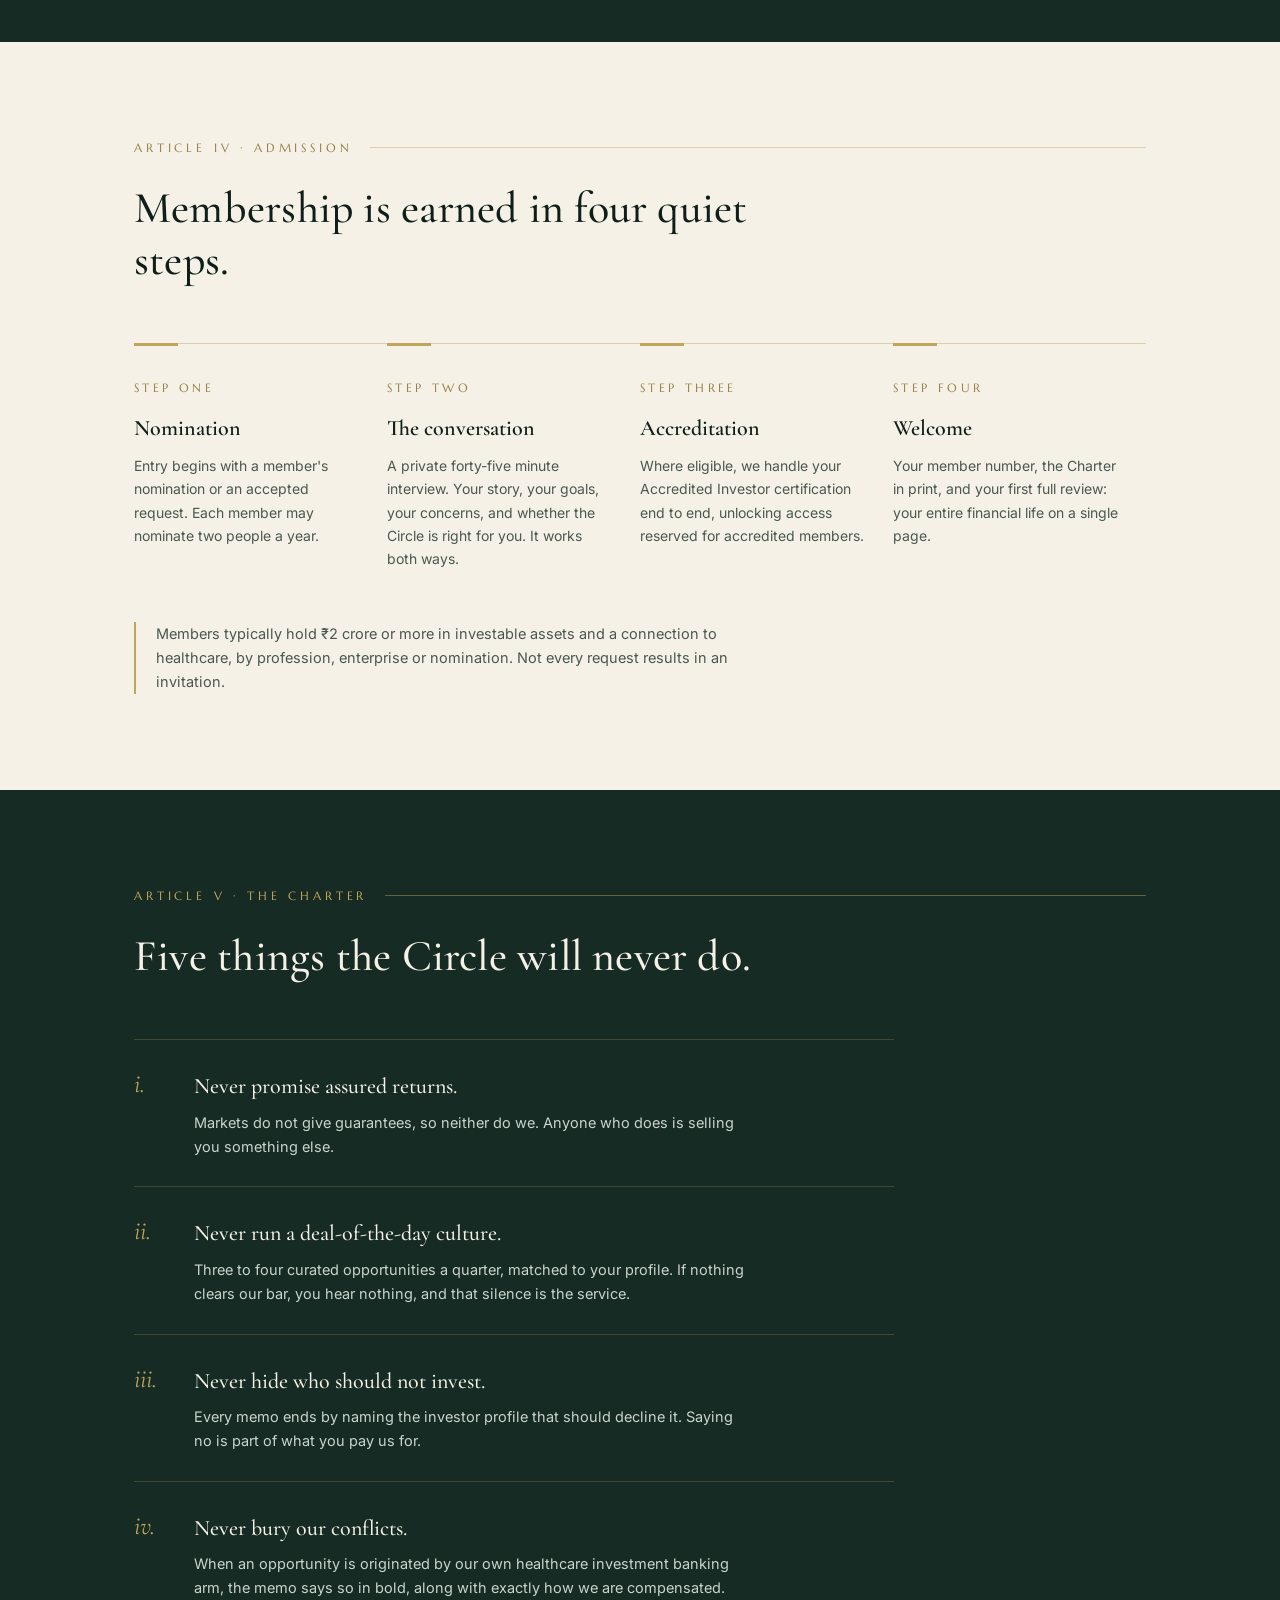
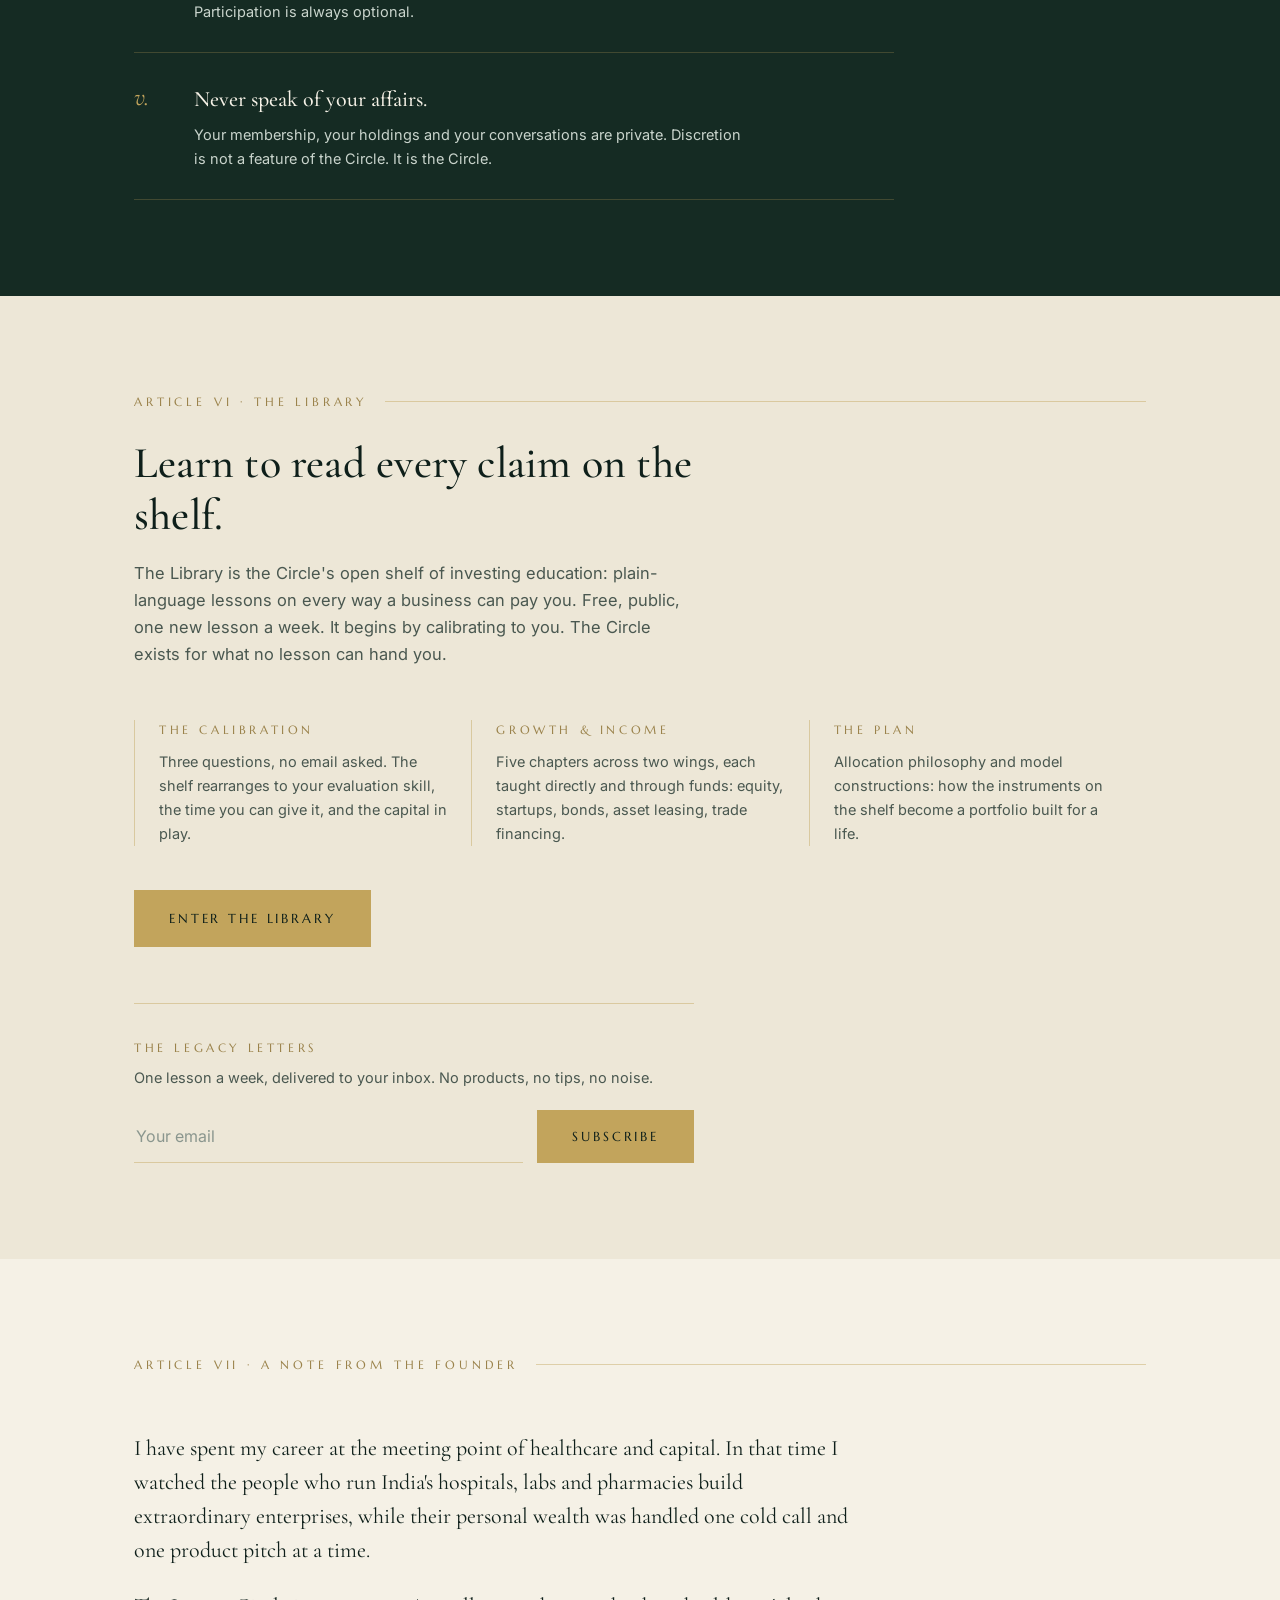
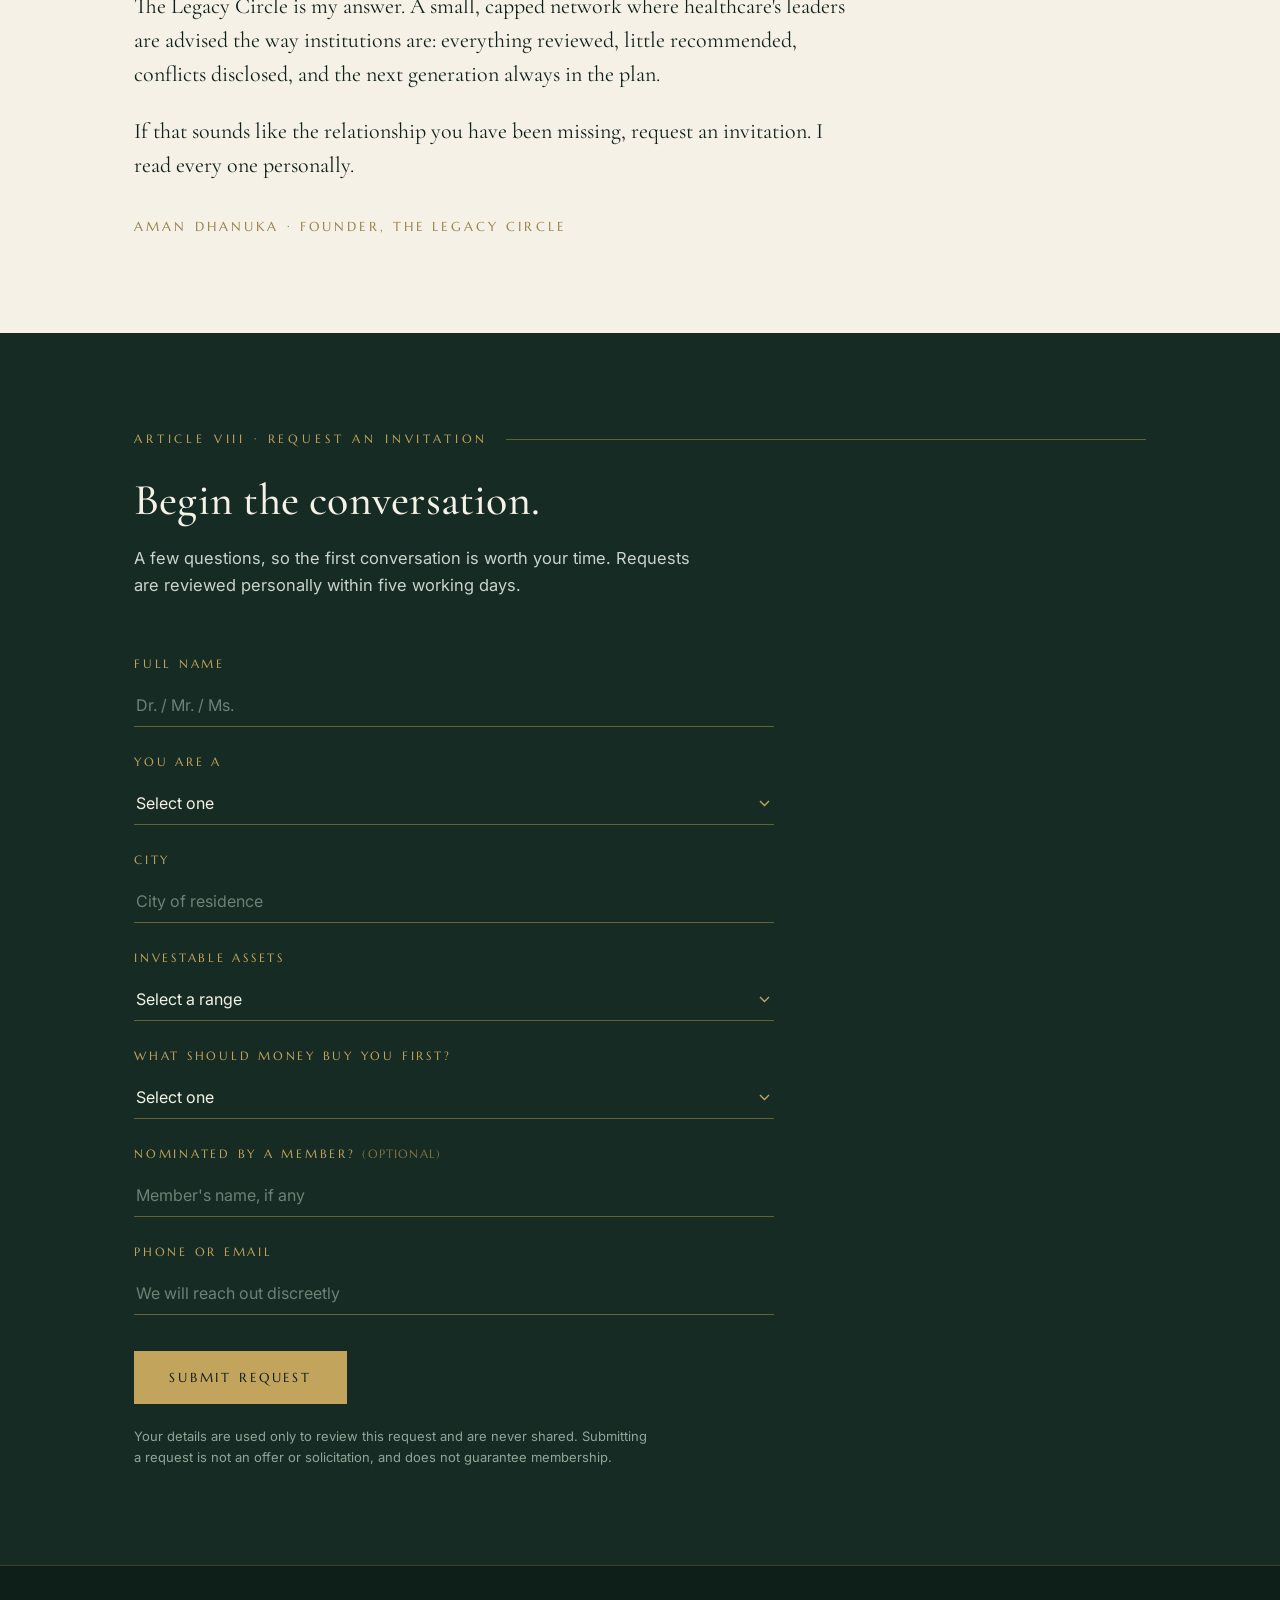
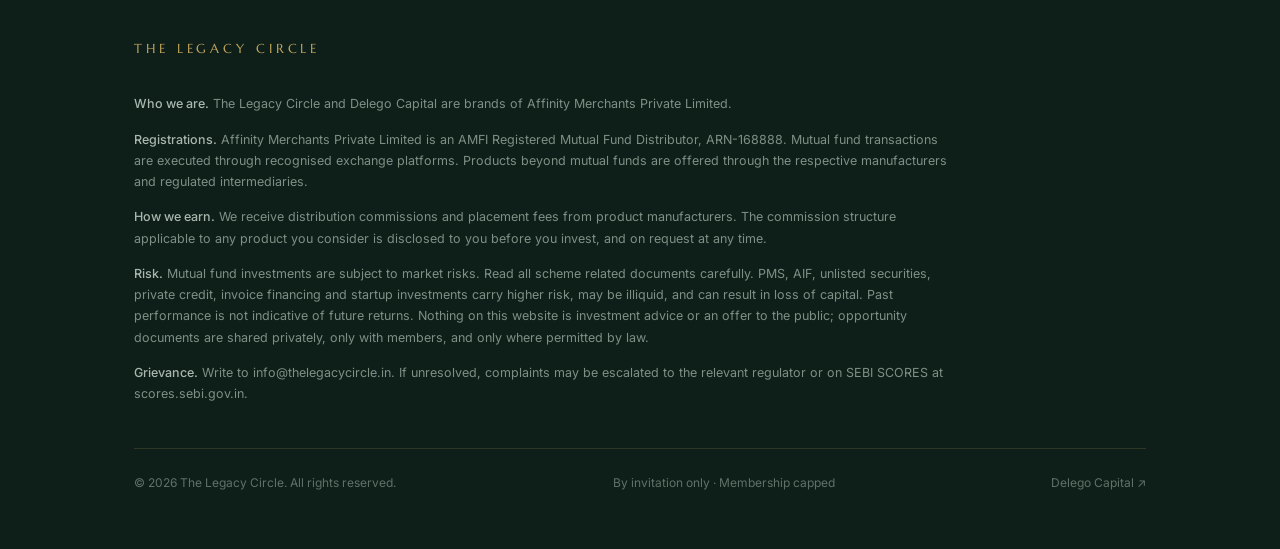
==== commit 5f6cae94: "Update index.html" ====
--- a/index.html
+++ b/index.html
@@ -399,7 +399,7 @@
 <section class="article" style="background:var(--ivory-2)">
   <div class="wrap">
     <div class="eyebrow reveal">Article II · What Money Should Buy</div>
-    <h2 class="reveal">The money you have earned should work harder for you. It gives you</h2>
+    <h2 class="reveal">The money you have earned should work harder for you. To give you</h2>
 
     <div class="buy-grid reveal">
       <div class="buy-cell">
@@ -432,20 +432,20 @@
     <div class="shelf-grid two reveal">
       <div class="shelf-col">
         <span class="roman">Growth</span>
-        <h3>Claims that compound</h3>
+        <h3>Investments that compound</h3>
         <p>Ownership. You hold a piece of the business and its future.</p>
         <ul>
           <li>Listed equity
             <span class="shelf-li-sub">Direct stocks · equity funds · PMS mandates · AIFs</span>
           </li>
           <li>Startups &amp; unlisted equity
-            <span class="shelf-li-sub">Direct allocations · venture &amp; startup funds</span>
+            <span class="shelf-li-sub">Startups · venture capital funds</span>
           </li>
         </ul>
       </div>
       <div class="shelf-col">
         <span class="roman">Income</span>
-        <h3>Claims that pay</h3>
+        <h3>Investments that pay</h3>
         <p>Lending and financing. The business pays you on a contract.</p>
         <ul>
           <li>Bonds &amp; debentures
@@ -461,17 +461,6 @@
       </div>
     </div>
 
-    <div class="shelf-rules reveal">
-      <div class="shelf-rule">
-        <h4>The concentration rule</h4>
-        <p>Your career, your business and your city are already in healthcare. Healthcare alternates are therefore capped at 20–25% of any member's portfolio. Concentration built your wealth; it will not manage it.</p>
-      </div>
-      <div class="shelf-rule">
-        <h4>Every memo names who should not invest</h4>
-        <p>An opportunity right for one member is wrong for another. Each memo states the risks plainly and names the profile that should decline. Sometimes that will be you.</p>
-      </div>
-    </div>
-  </div>
 </section>
 
 <!-- ================= ARTICLE IV · ADMISSION ================= -->
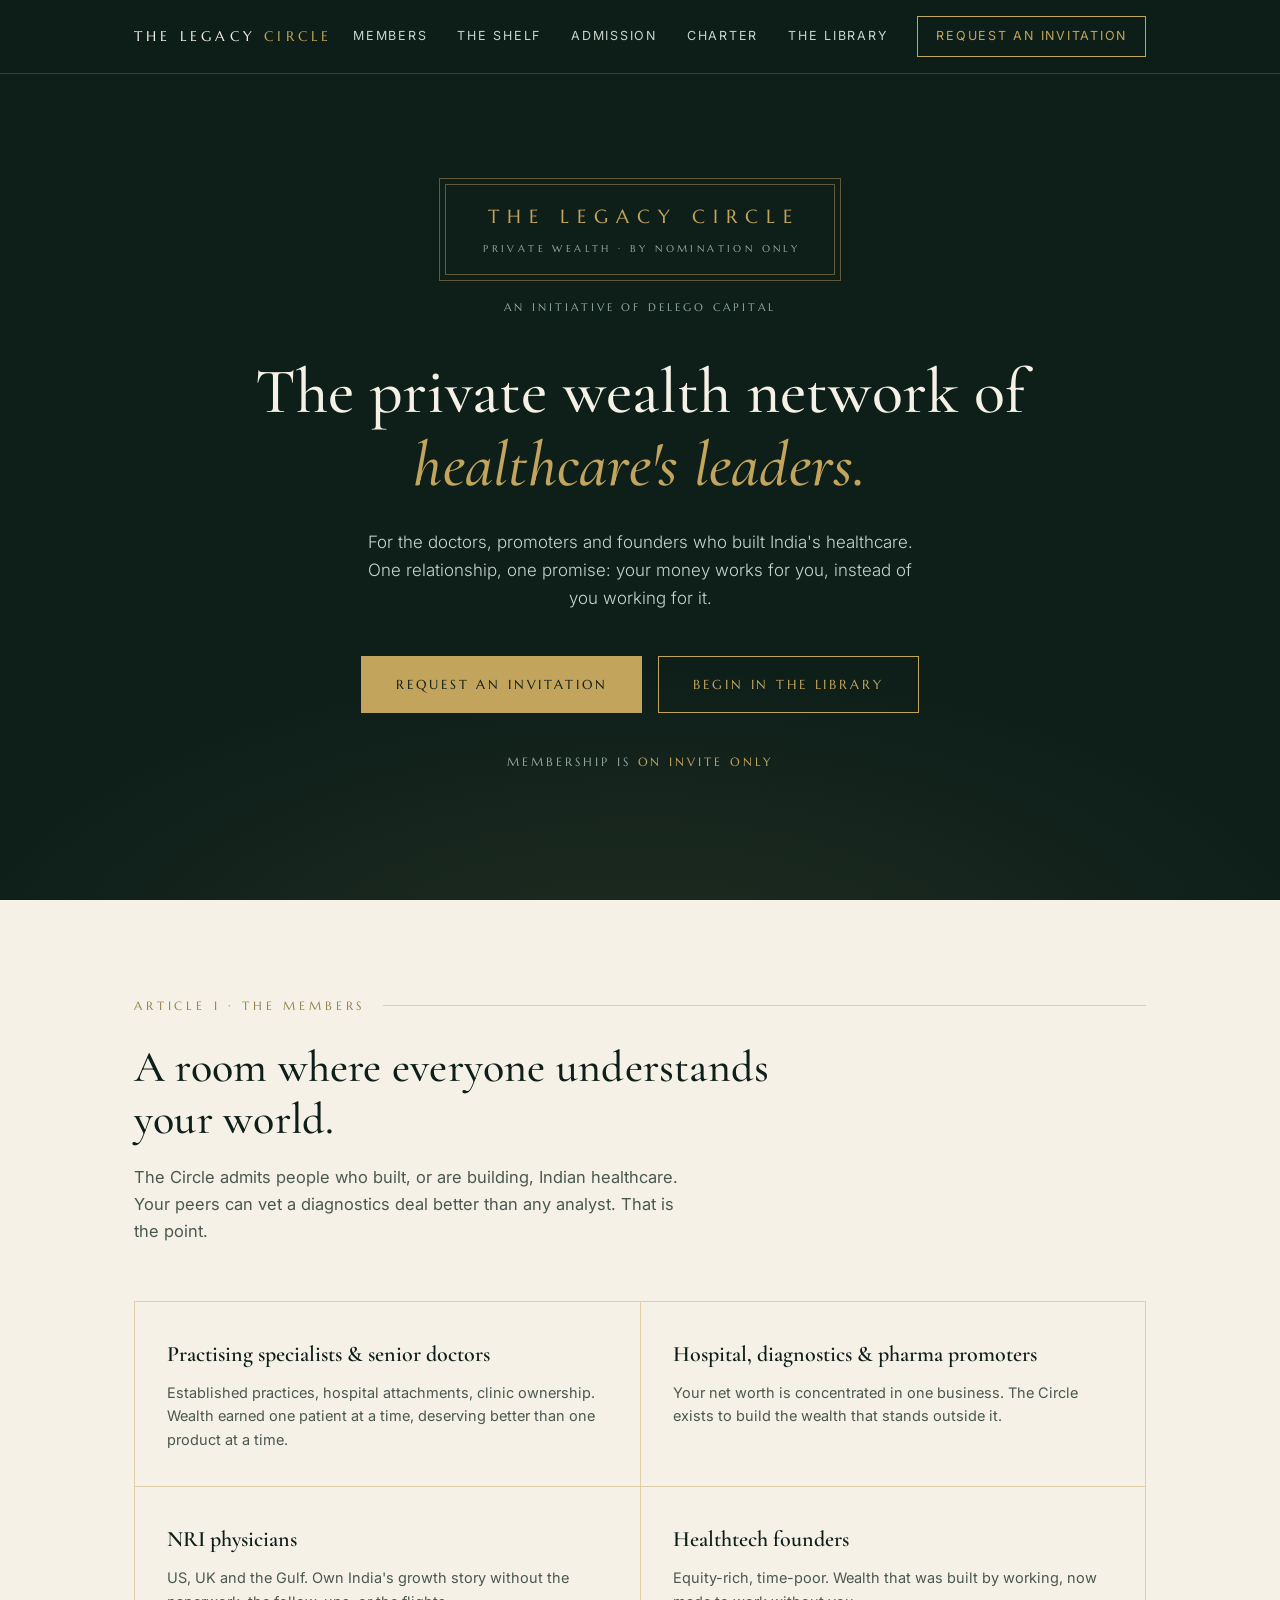
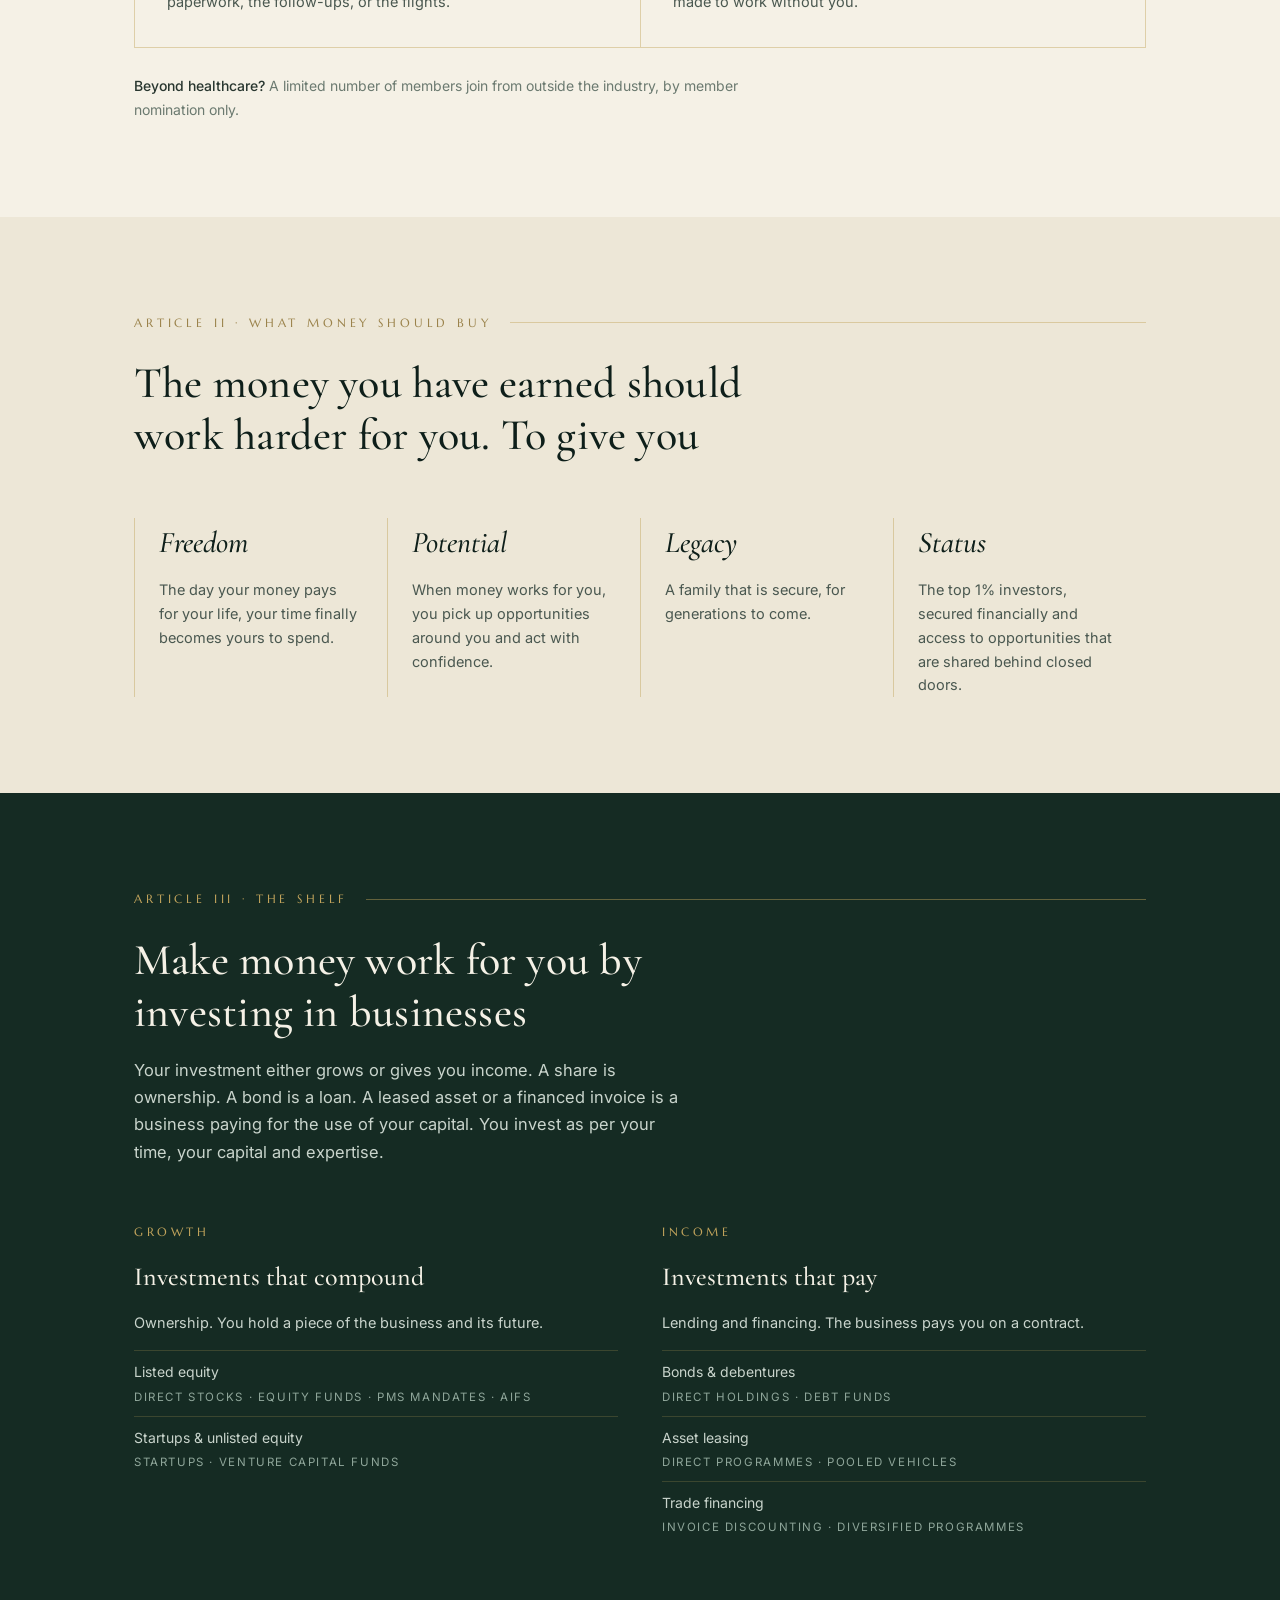
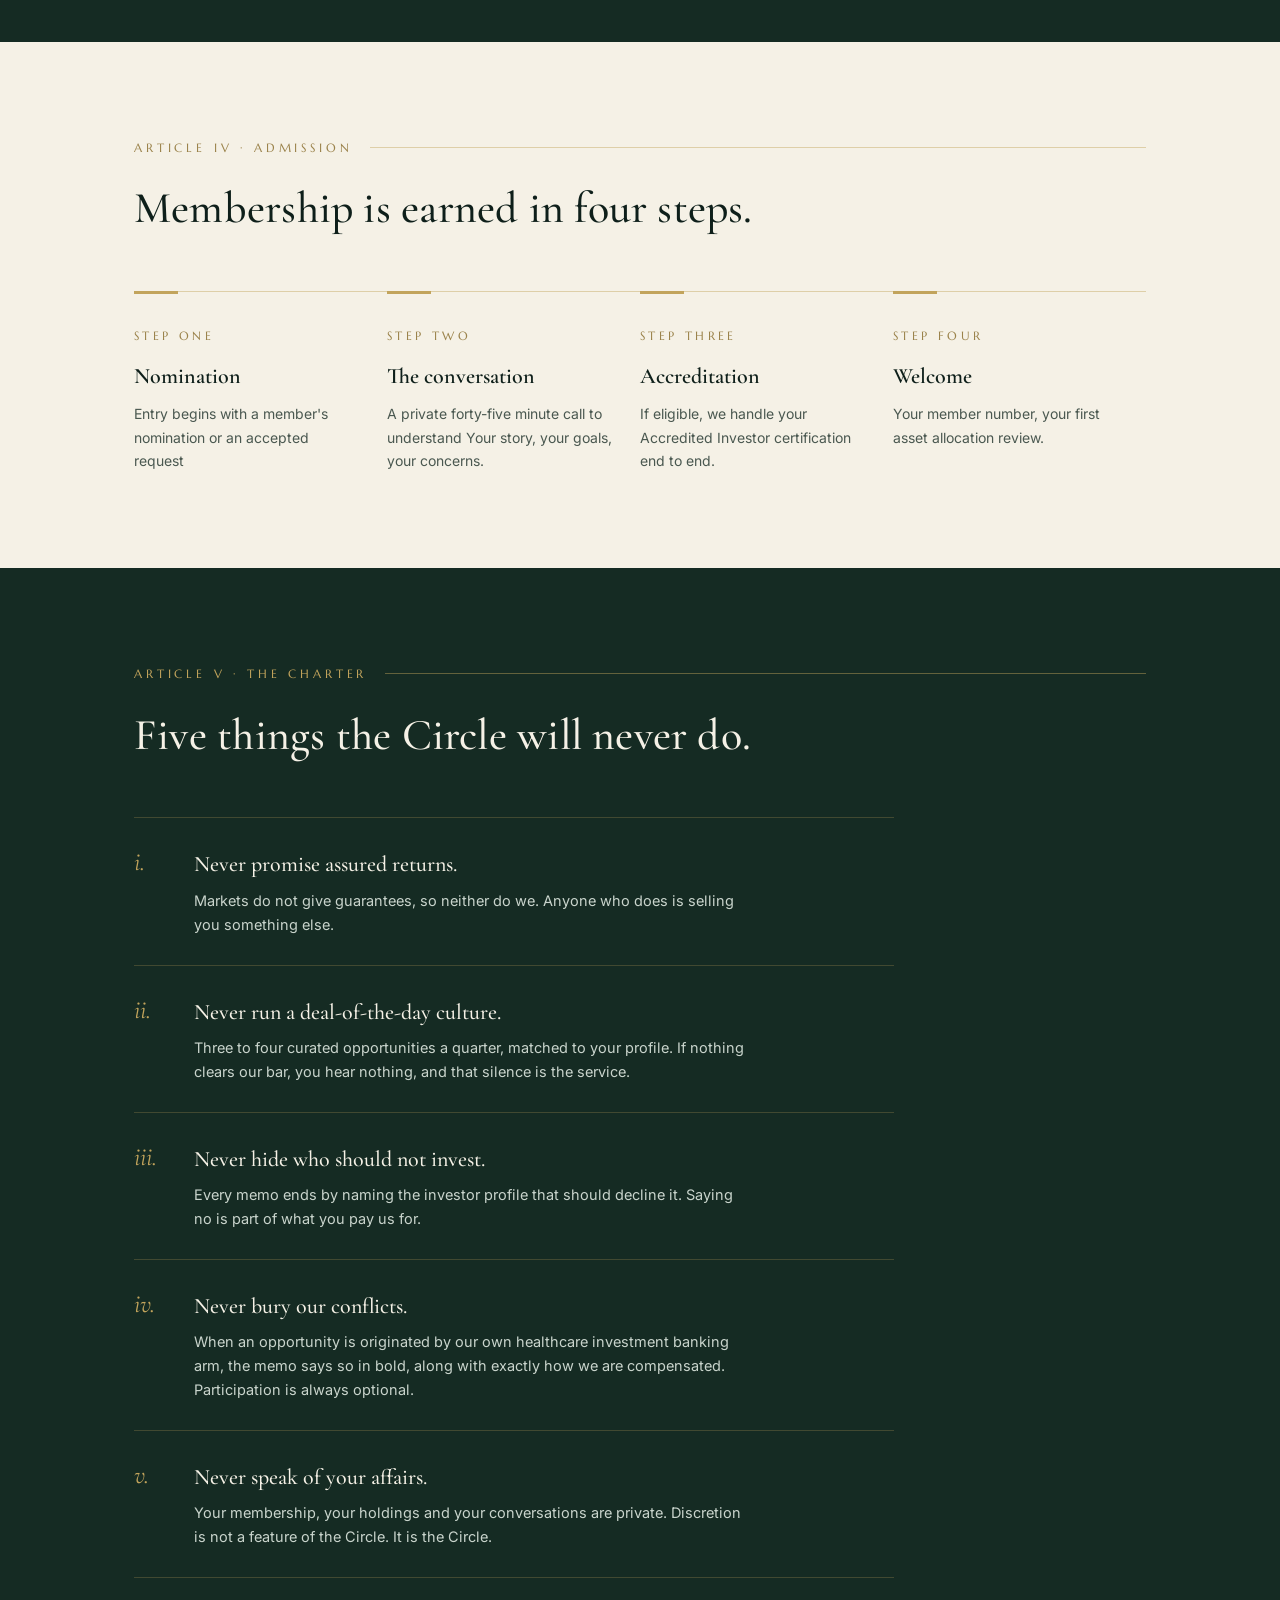
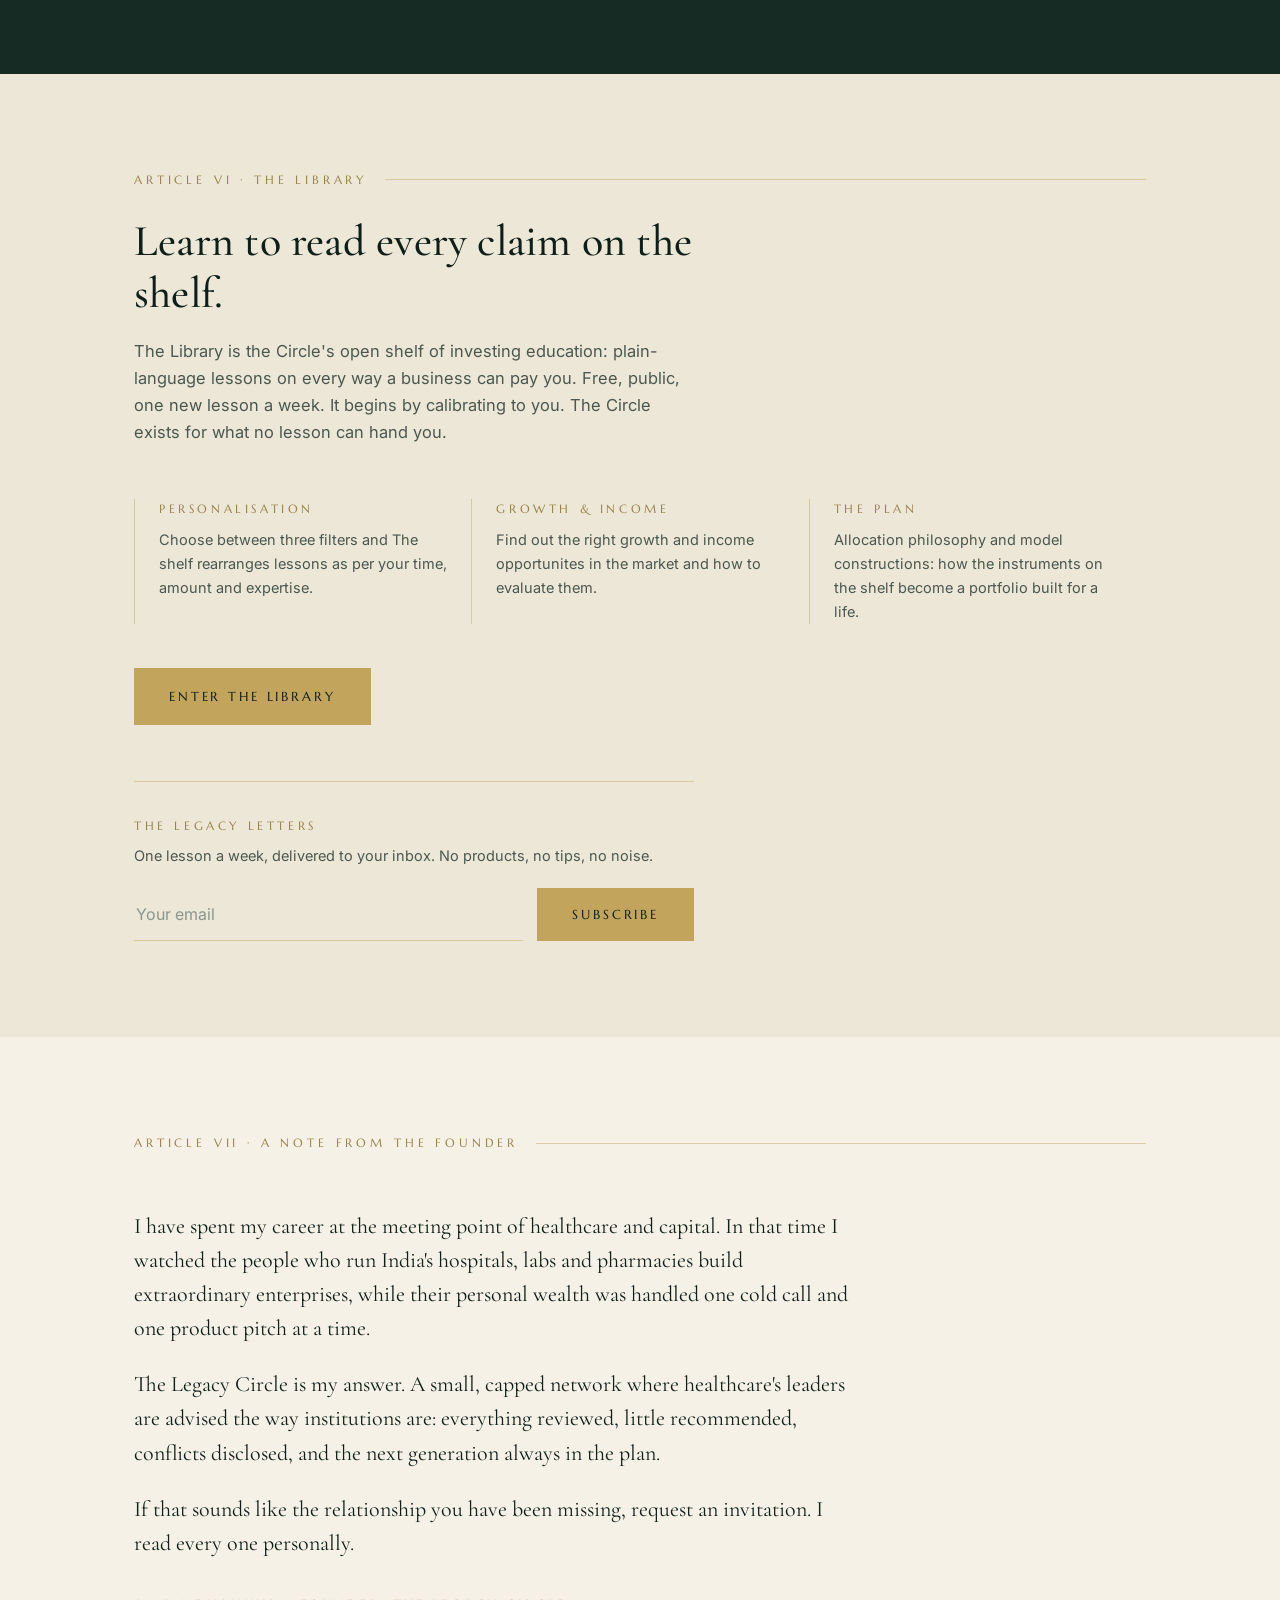
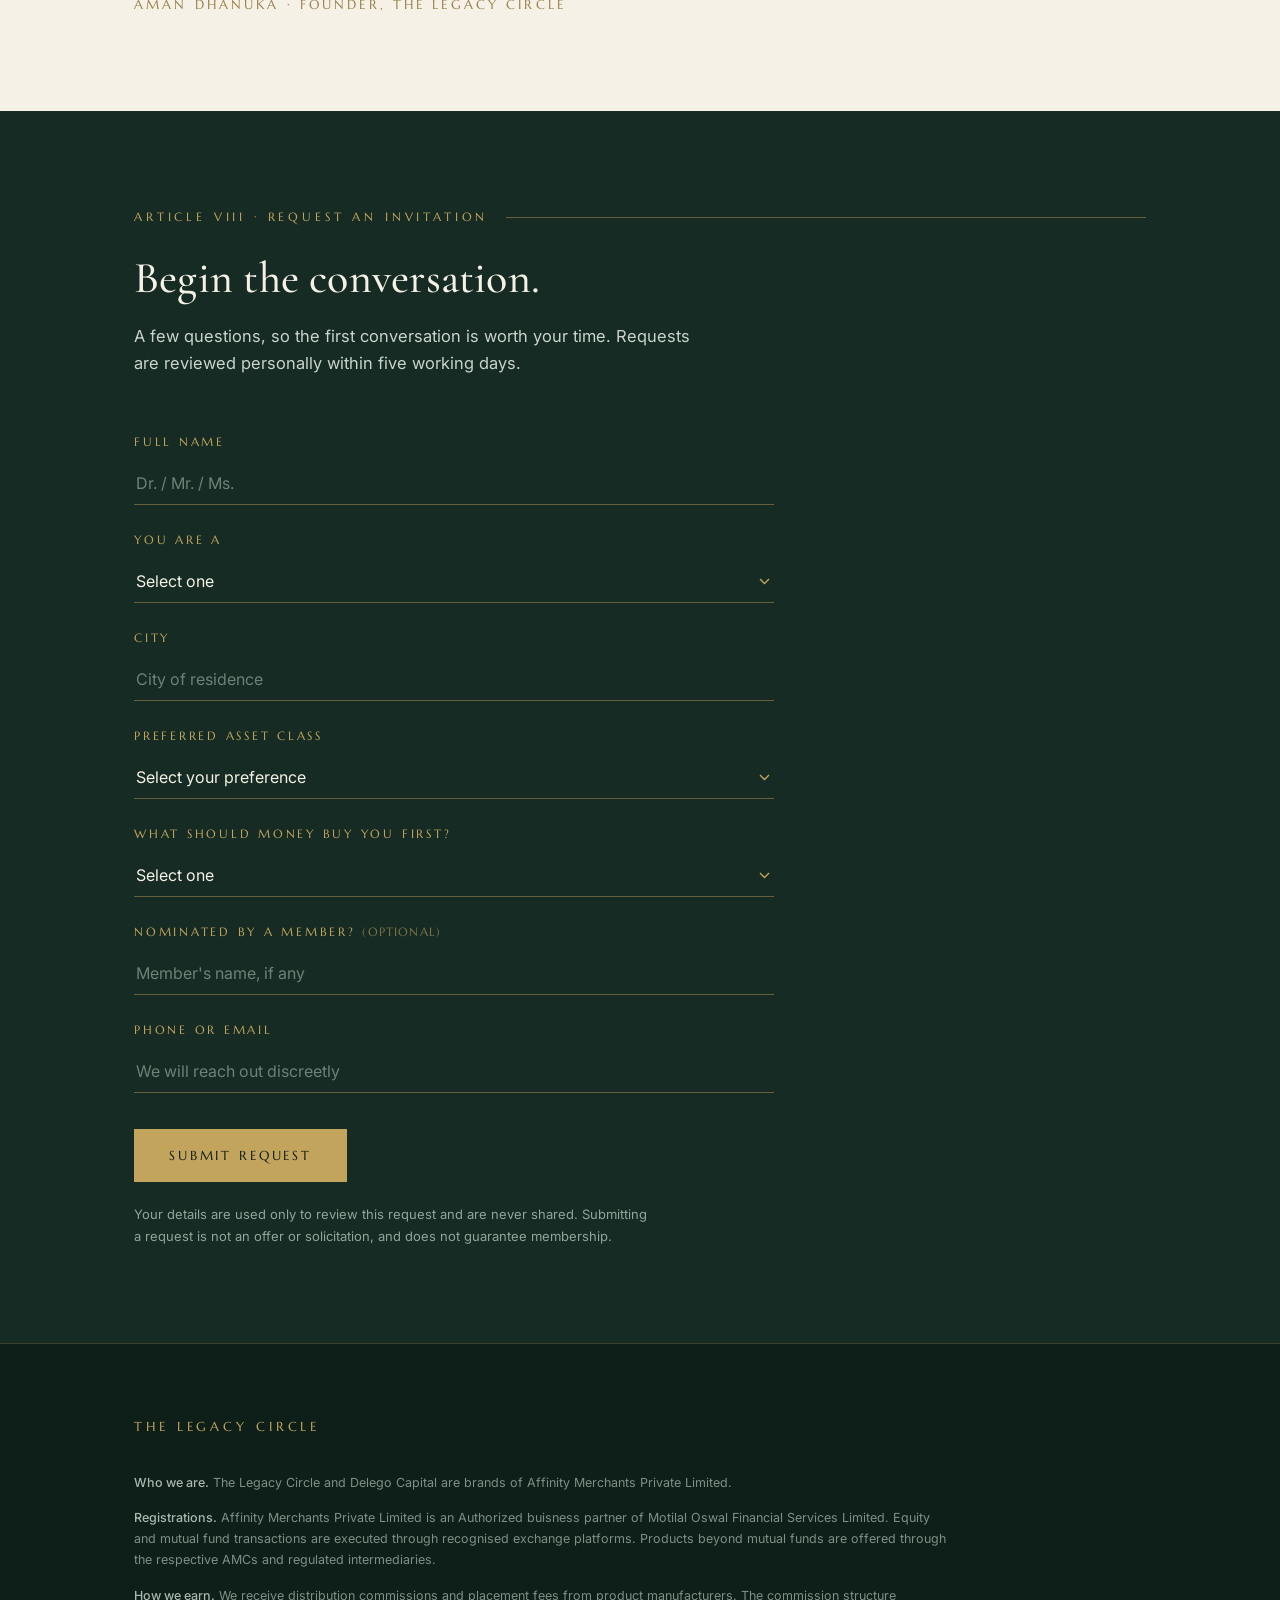
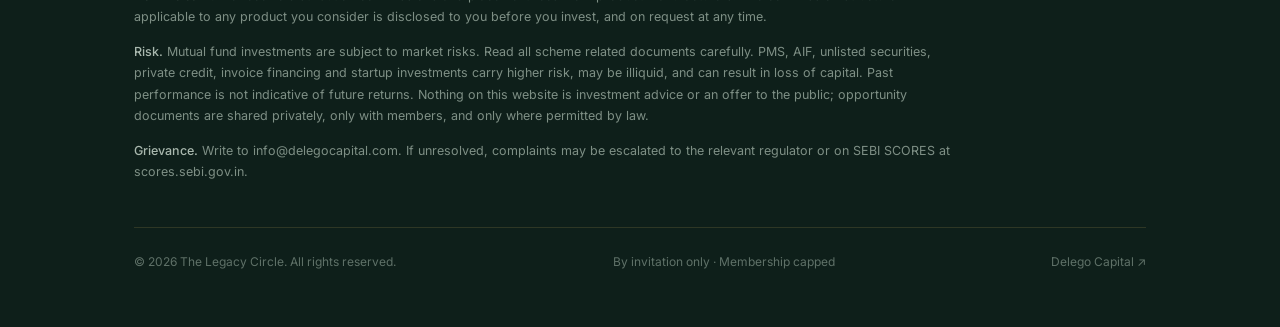
==== commit baeb2f42: "Update index.html" ====
--- a/index.html
+++ b/index.html
@@ -467,32 +467,31 @@
 <section class="article" id="admission">
   <div class="wrap">
     <div class="eyebrow reveal">Article IV · Admission</div>
-    <h2 class="reveal">Membership is earned in four quiet steps.</h2>
+    <h2 class="reveal">Membership is earned in four steps.</h2>
 
     <div class="steps reveal">
       <div class="step">
         <span class="k">Step One</span>
         <h3>Nomination</h3>
-        <p>Entry begins with a member's nomination or an accepted request. Each member may nominate two people a year.</p>
+        <p>Entry begins with a member's nomination or an accepted request</p>
       </div>
       <div class="step">
         <span class="k">Step Two</span>
         <h3>The conversation</h3>
-        <p>A private forty-five minute interview. Your story, your goals, your concerns, and whether the Circle is right for you. It works both ways.</p>
+        <p>A private forty-five minute call to understand Your story, your goals, your concerns.</p>
       </div>
       <div class="step">
         <span class="k">Step Three</span>
         <h3>Accreditation</h3>
-        <p>Where eligible, we handle your Accredited Investor certification end to end, unlocking access reserved for accredited members.</p>
+        <p>If eligible, we handle your Accredited Investor certification end to end.</p>
       </div>
       <div class="step">
         <span class="k">Step Four</span>
         <h3>Welcome</h3>
-        <p>Your member number, the Charter in print, and your first full review: your entire financial life on a single page.</p>
-      </div>
-    </div>
-
-    <p class="admission-note reveal">Members typically hold ₹2 crore or more in investable assets and a connection to healthcare, by profession, enterprise or nomination. Not every request results in an invitation.</p>
+        <p>Your member number, your first asset allocation review.</p>
+      </div>
+    </div>
+
   </div>
 </section>
 
@@ -551,12 +550,12 @@
 
     <div class="wings reveal">
       <div class="wing">
-        <span class="wing-k">The Calibration</span>
-        <p>Three questions, no email asked. The shelf rearranges to your evaluation skill, the time you can give it, and the capital in play.</p>
+        <span class="wing-k">Personalisation</span>
+        <p>Choose between three filters and The shelf rearranges lessons as per your time, amount and expertise.</p>
       </div>
       <div class="wing">
         <span class="wing-k">Growth &amp; Income</span>
-        <p>Five chapters across two wings, each taught directly and through funds: equity, startups, bonds, asset leasing, trade financing.</p>
+        <p>Find out the right growth and income opportunites in the market and how to evaluate them.</p>
       </div>
       <div class="wing">
         <span class="wing-k">The Plan</span>
@@ -623,23 +622,24 @@
         <input id="f-city" type="text" placeholder="City of residence" autocomplete="address-level2">
       </div>
       <div class="field">
-        <label for="f-corpus">Investable assets</label>
+        <label for="f-corpus">Preferred Asset Class</label>
         <select id="f-corpus">
-          <option value="" selected disabled>Select a range</option>
-          <option>₹2 – 5 crore</option>
-          <option>₹5 – 10 crore</option>
-          <option>Above ₹10 crore</option>
-          <option>Below ₹2 crore</option>
+          <option value="" selected disabled>Select your preference</option>
+          <option>Listed Equity</option>
+          <option>Startups</option>
+          <option>Bonds</option>
+          <option>Asset Leasing</option>
+          <option>All of the above</option>
         </select>
       </div>
       <div class="field">
         <label for="f-buy">What should money buy you first?</label>
         <select id="f-buy">
           <option value="" selected disabled>Select one</option>
-          <option>Time</option>
           <option>Freedom</option>
+          <option>Potential</option>
           <option>Legacy</option>
-          <option>Access</option>
+          <option>Status</option>
         </select>
       </div>
       <div class="field">
@@ -670,10 +670,10 @@
     <div class="foot-mark">The Legacy Circle</div>
     <div class="compliance">
       <p><b>Who we are.</b> The Legacy Circle and Delego Capital are brands of Affinity Merchants Private Limited.</p>
-      <p><b>Registrations.</b> Affinity Merchants Private Limited is an AMFI Registered Mutual Fund Distributor, ARN-168888. Mutual fund transactions are executed through recognised exchange platforms. Products beyond mutual funds are offered through the respective manufacturers and regulated intermediaries.</p>
+      <p><b>Registrations.</b> Affinity Merchants Private Limited is an Authorized buisness partner of Motilal Oswal Financial Services Limited. Equity and mutual fund transactions are executed through recognised exchange platforms. Products beyond mutual funds are offered through the respective AMCs and regulated intermediaries.</p>
       <p><b>How we earn.</b> We receive distribution commissions and placement fees from product manufacturers. The commission structure applicable to any product you consider is disclosed to you before you invest, and on request at any time.</p>
       <p><b>Risk.</b> Mutual fund investments are subject to market risks. Read all scheme related documents carefully. PMS, AIF, unlisted securities, private credit, invoice financing and startup investments carry higher risk, may be illiquid, and can result in loss of capital. Past performance is not indicative of future returns. Nothing on this website is investment advice or an offer to the public; opportunity documents are shared privately, only with members, and only where permitted by law.</p>
-      <p><b>Grievance.</b> Write to info@thelegacycircle.in. If unresolved, complaints may be escalated to the relevant regulator or on SEBI SCORES at scores.sebi.gov.in.</p>
+      <p><b>Grievance.</b> Write to info@delegocapital.com. If unresolved, complaints may be escalated to the relevant regulator or on SEBI SCORES at scores.sebi.gov.in.</p>
     </div>
     <div class="foot-line">
       <span>© 2026 The Legacy Circle. All rights reserved.</span>
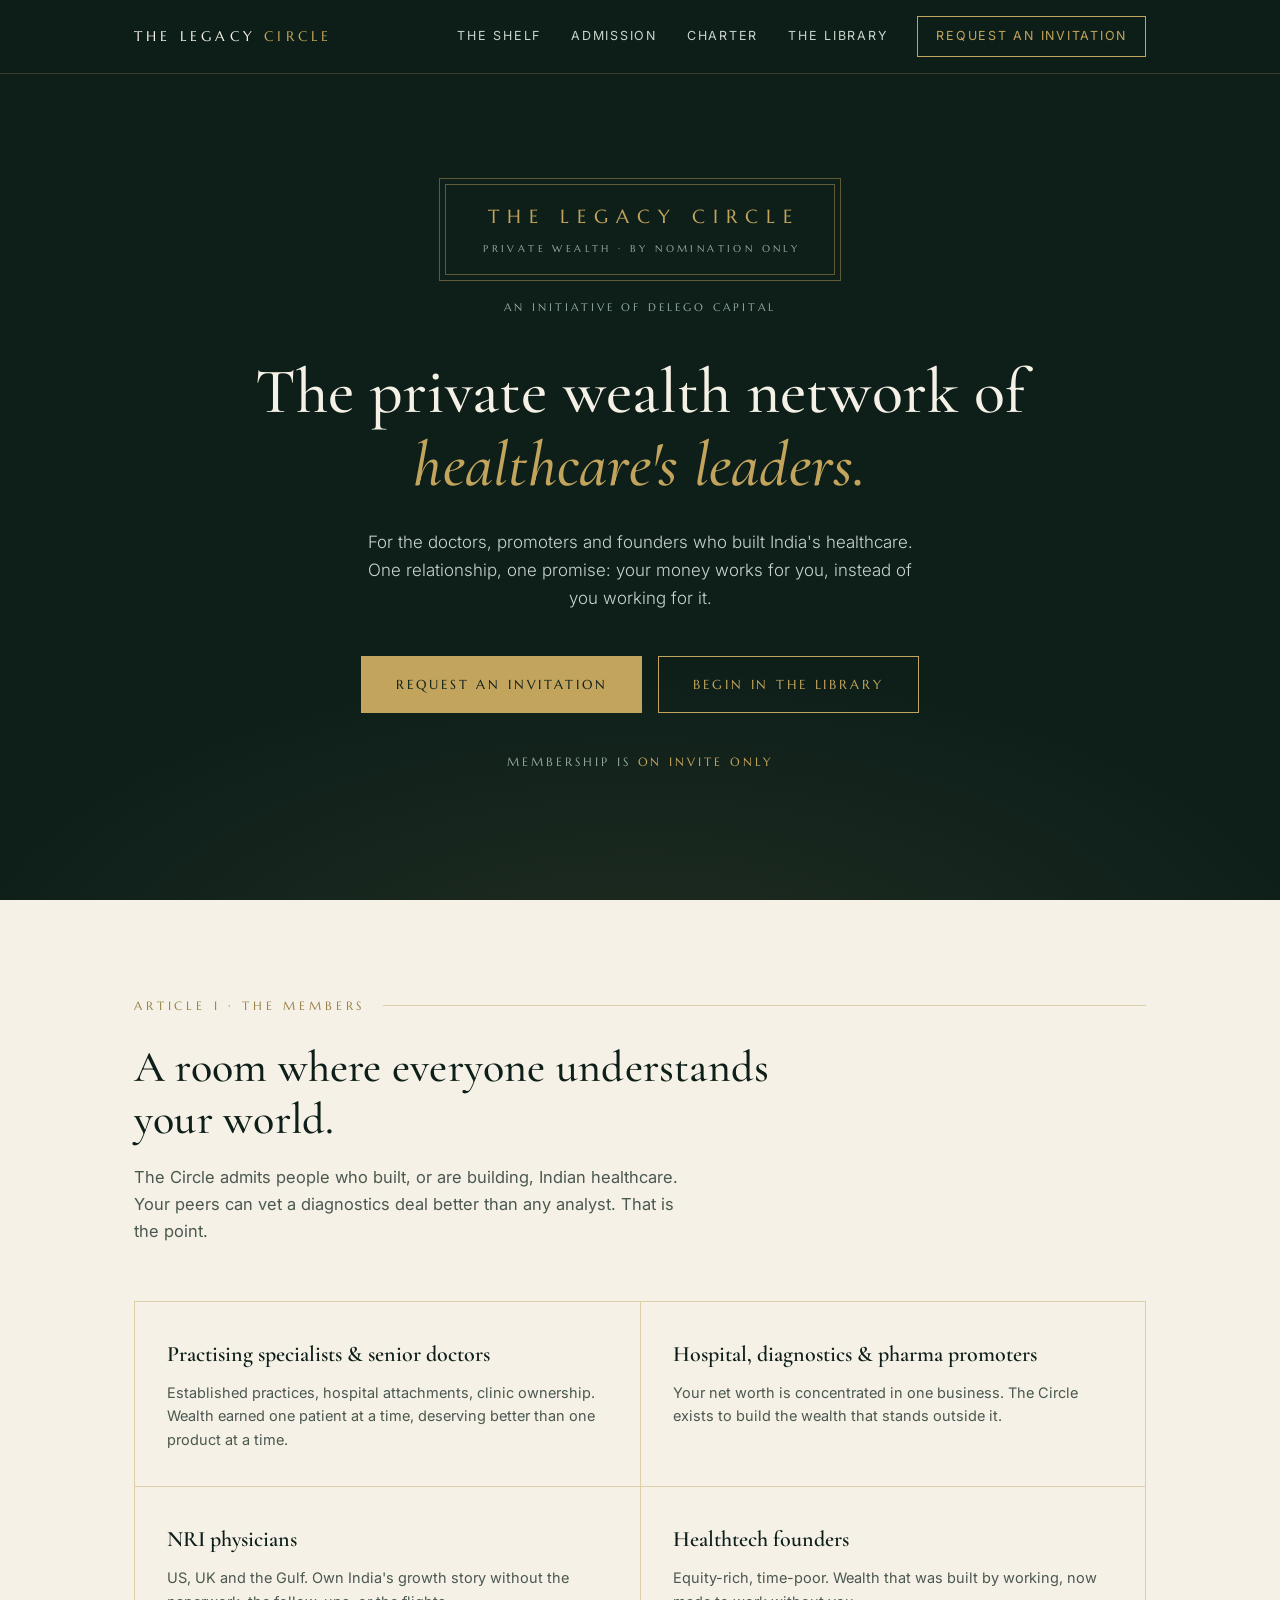
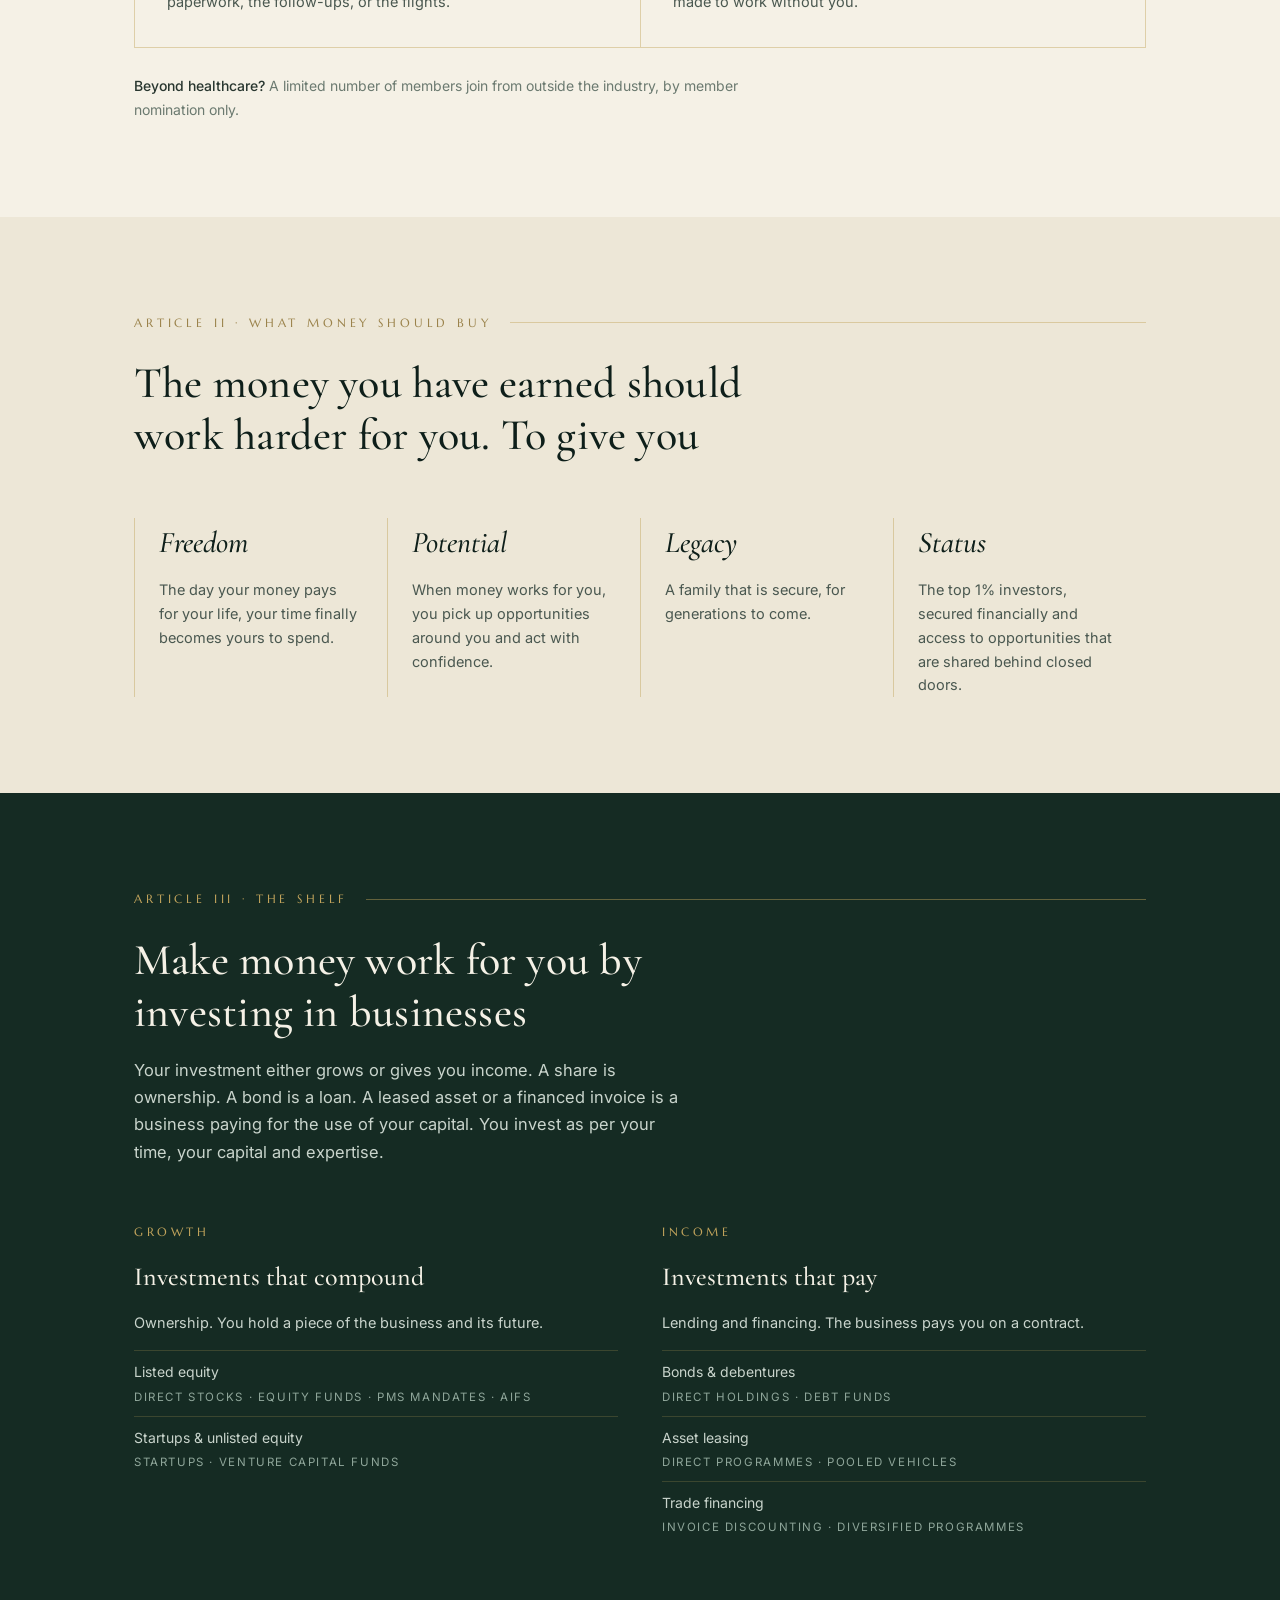
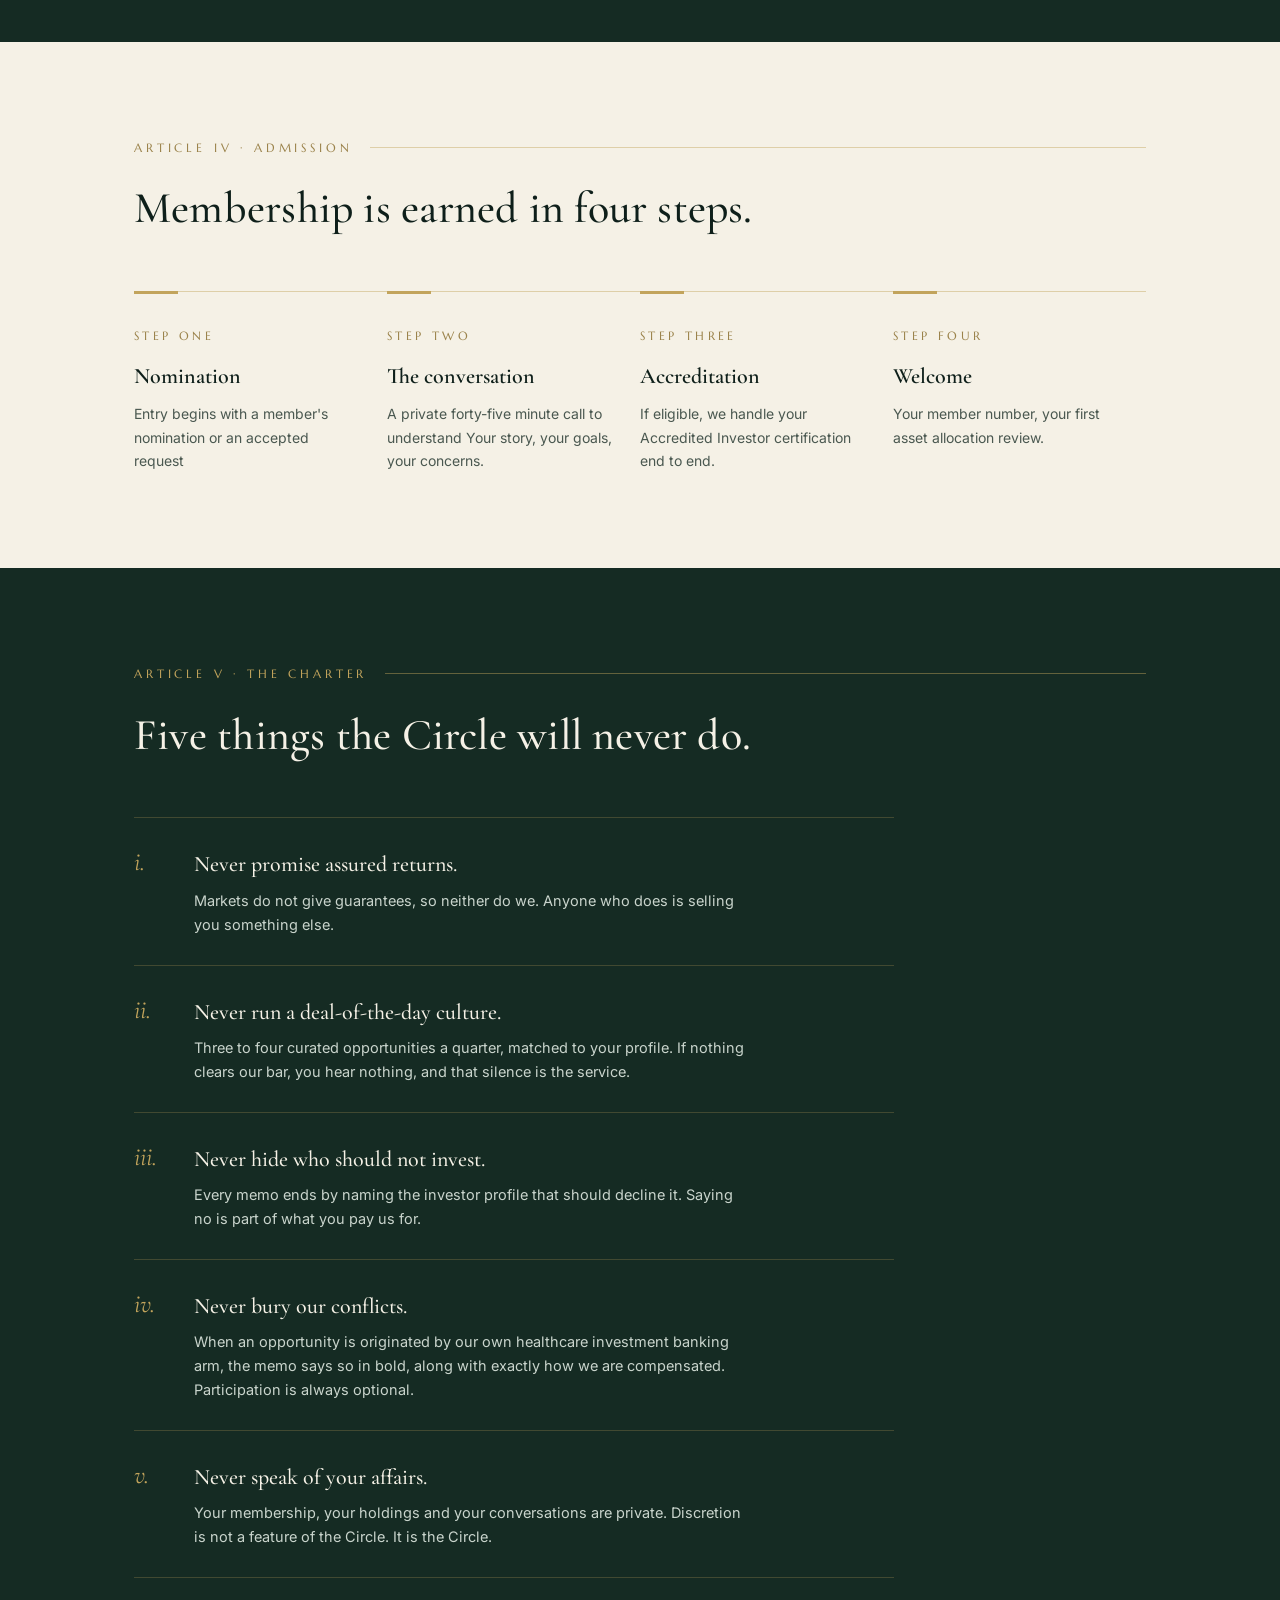
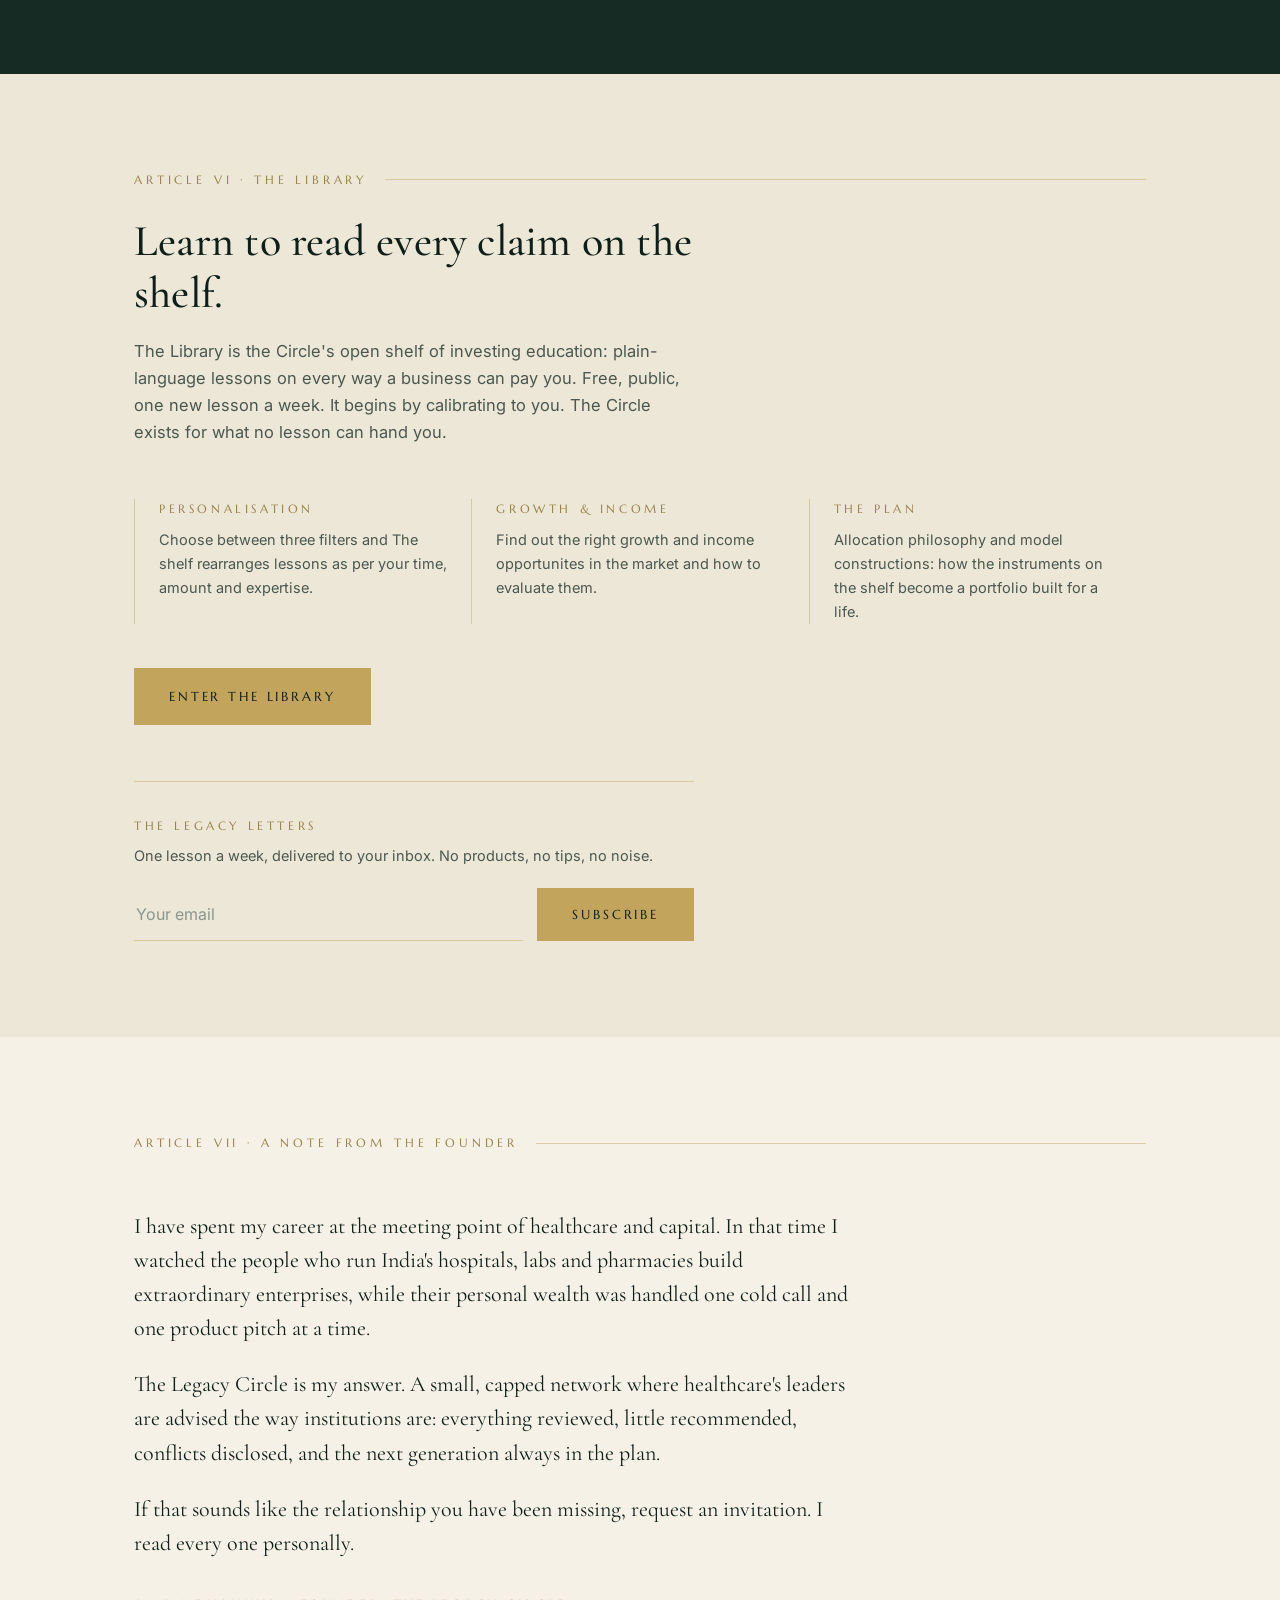
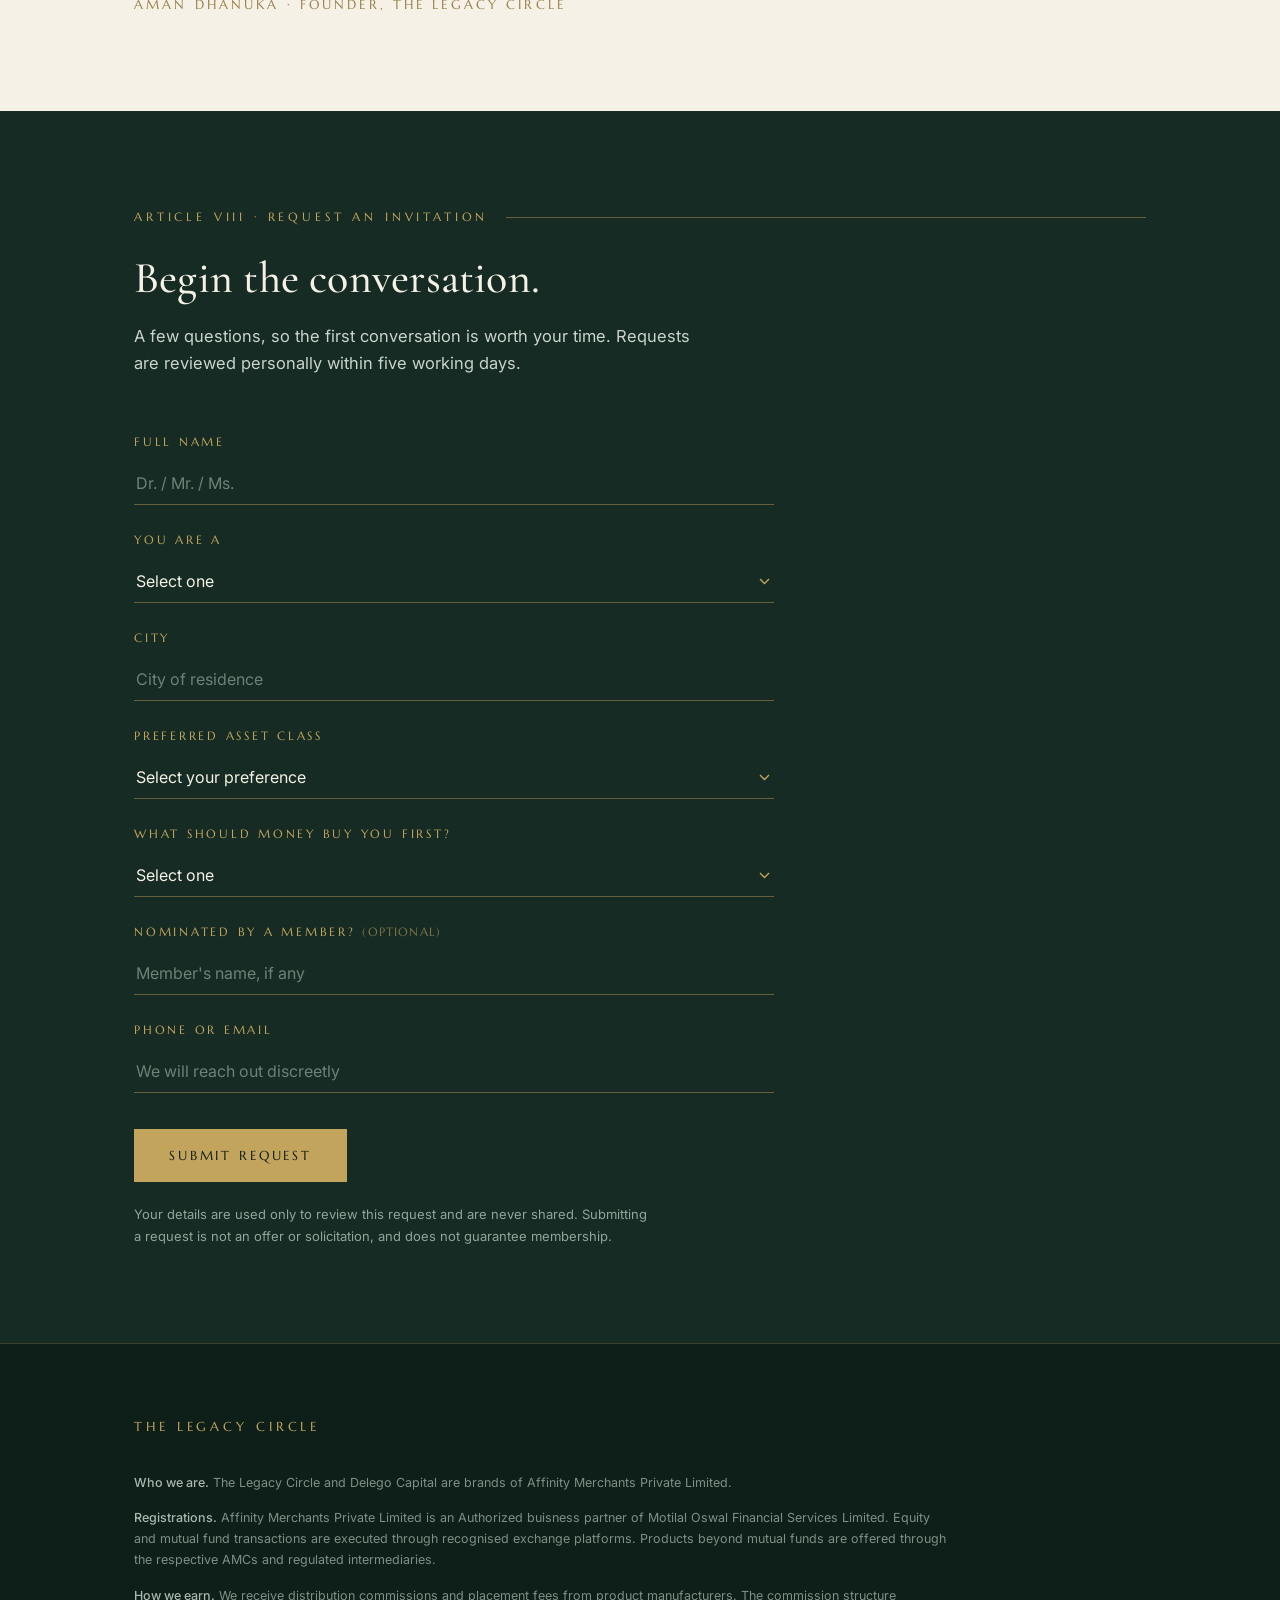
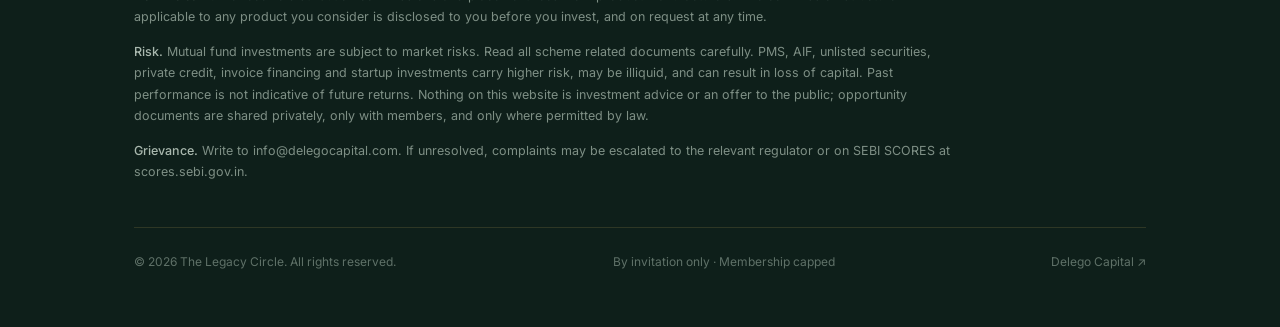
==== commit afaabd3b: "Update index.html" ====
--- a/index.html
+++ b/index.html
@@ -335,7 +335,6 @@
   <div class="nav-in">
     <a class="wordmark" href="#top">The Legacy <span>Circle</span></a>
     <div class="nav-links">
-      <a href="#members">Members</a>
       <a href="#shelf">The Shelf</a>
       <a href="#admission">Admission</a>
       <a href="#charter">Charter</a>
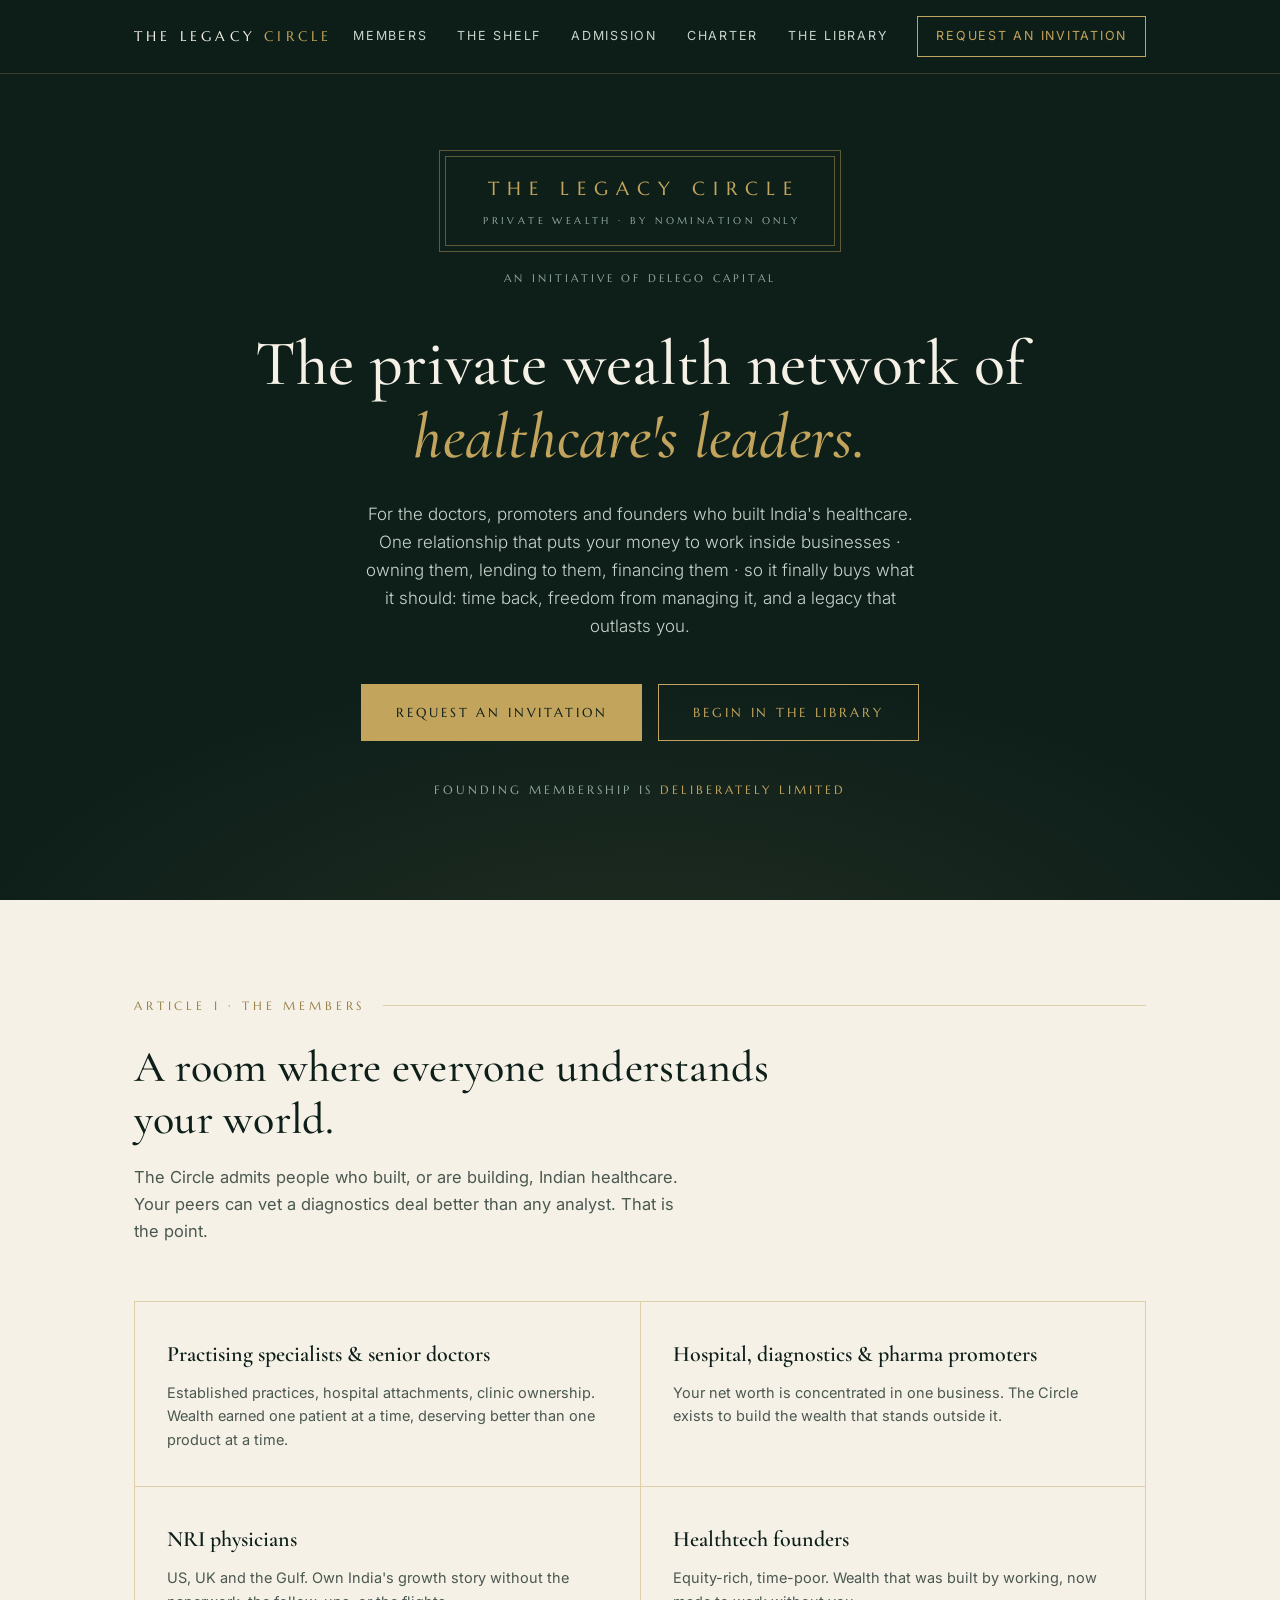
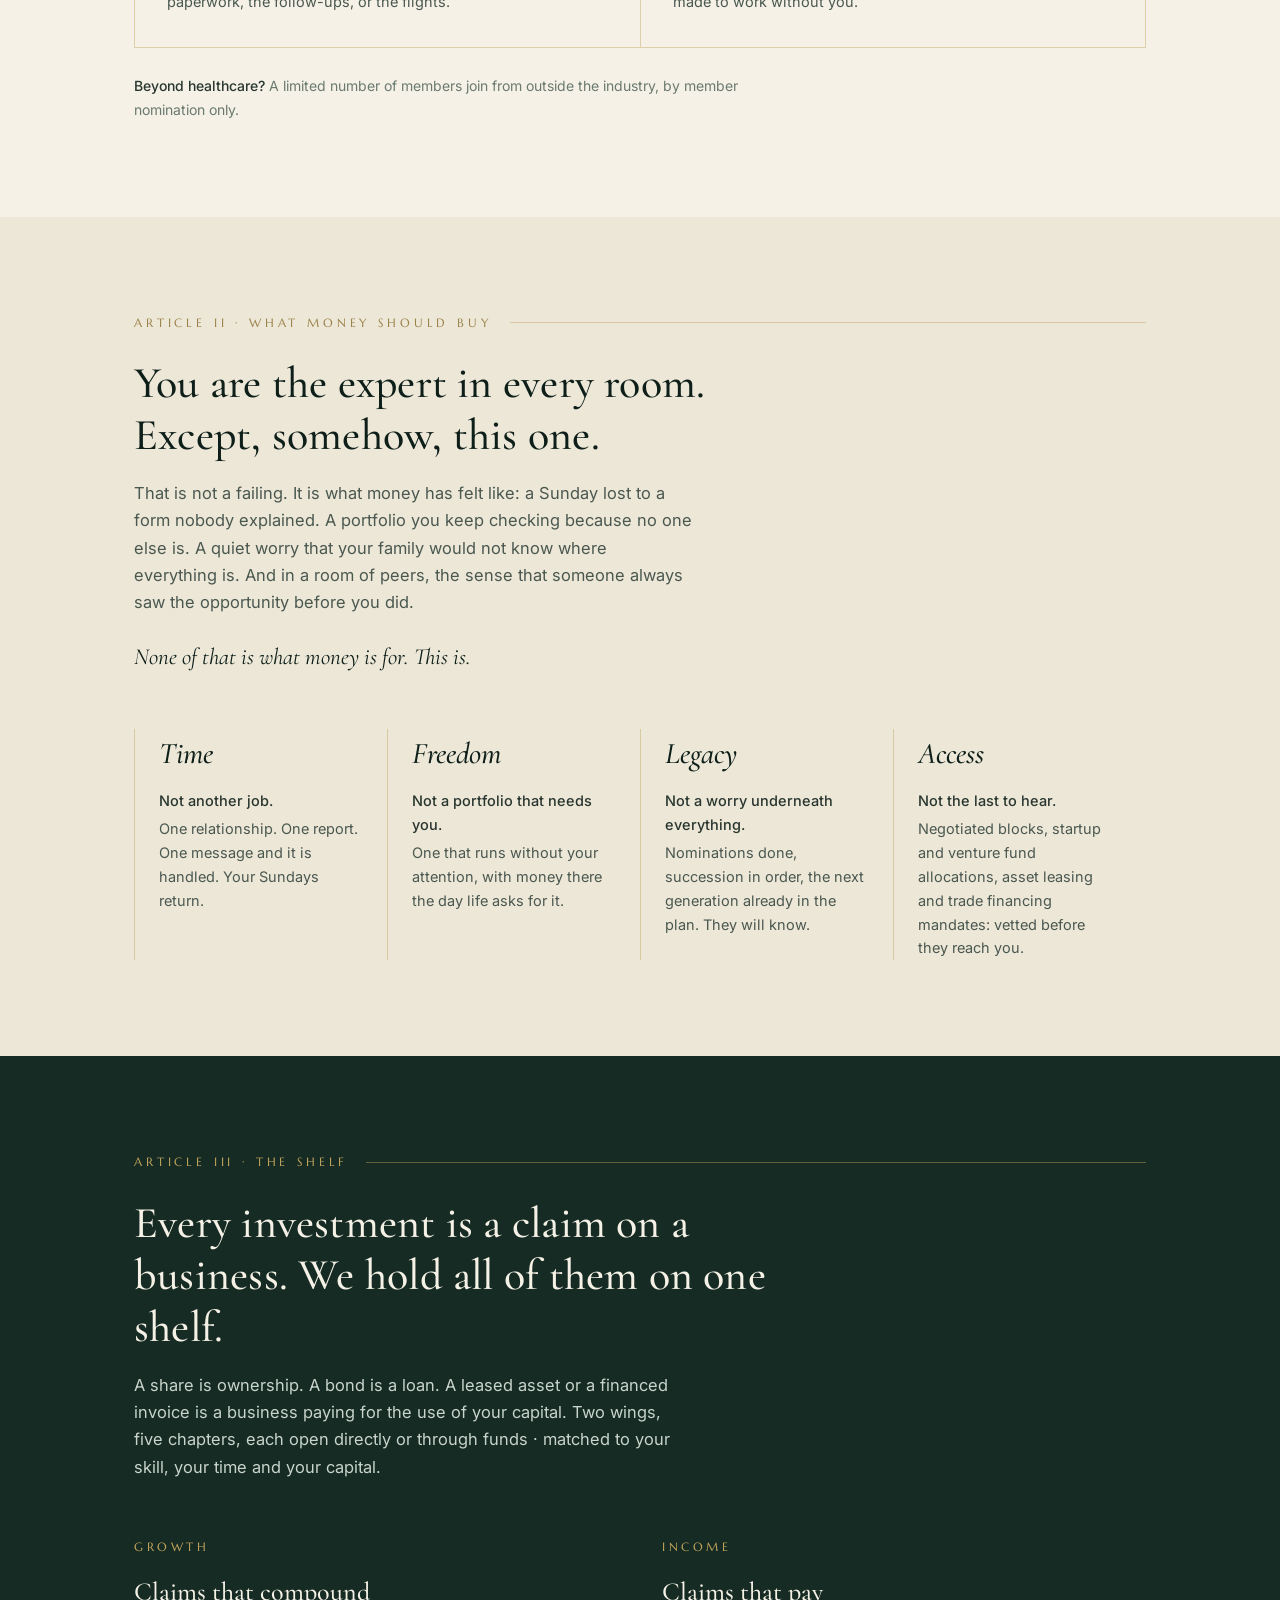
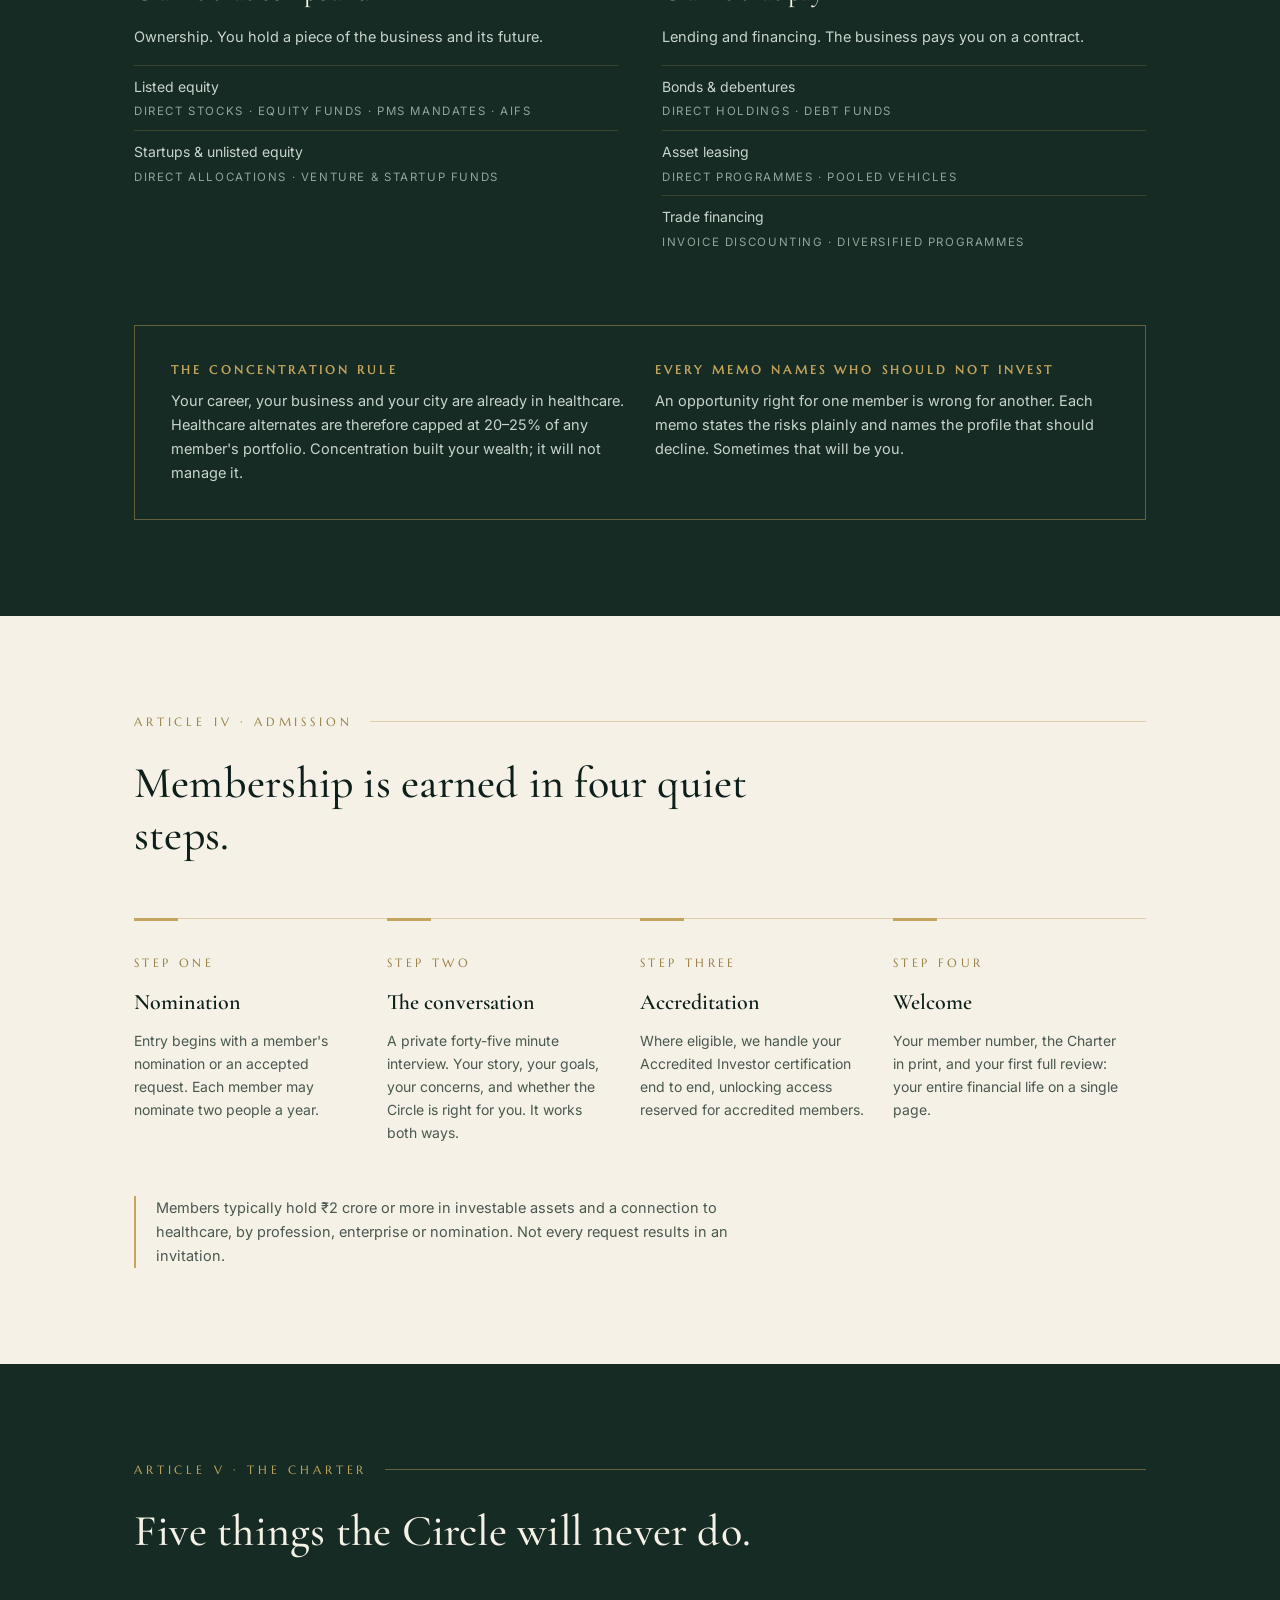
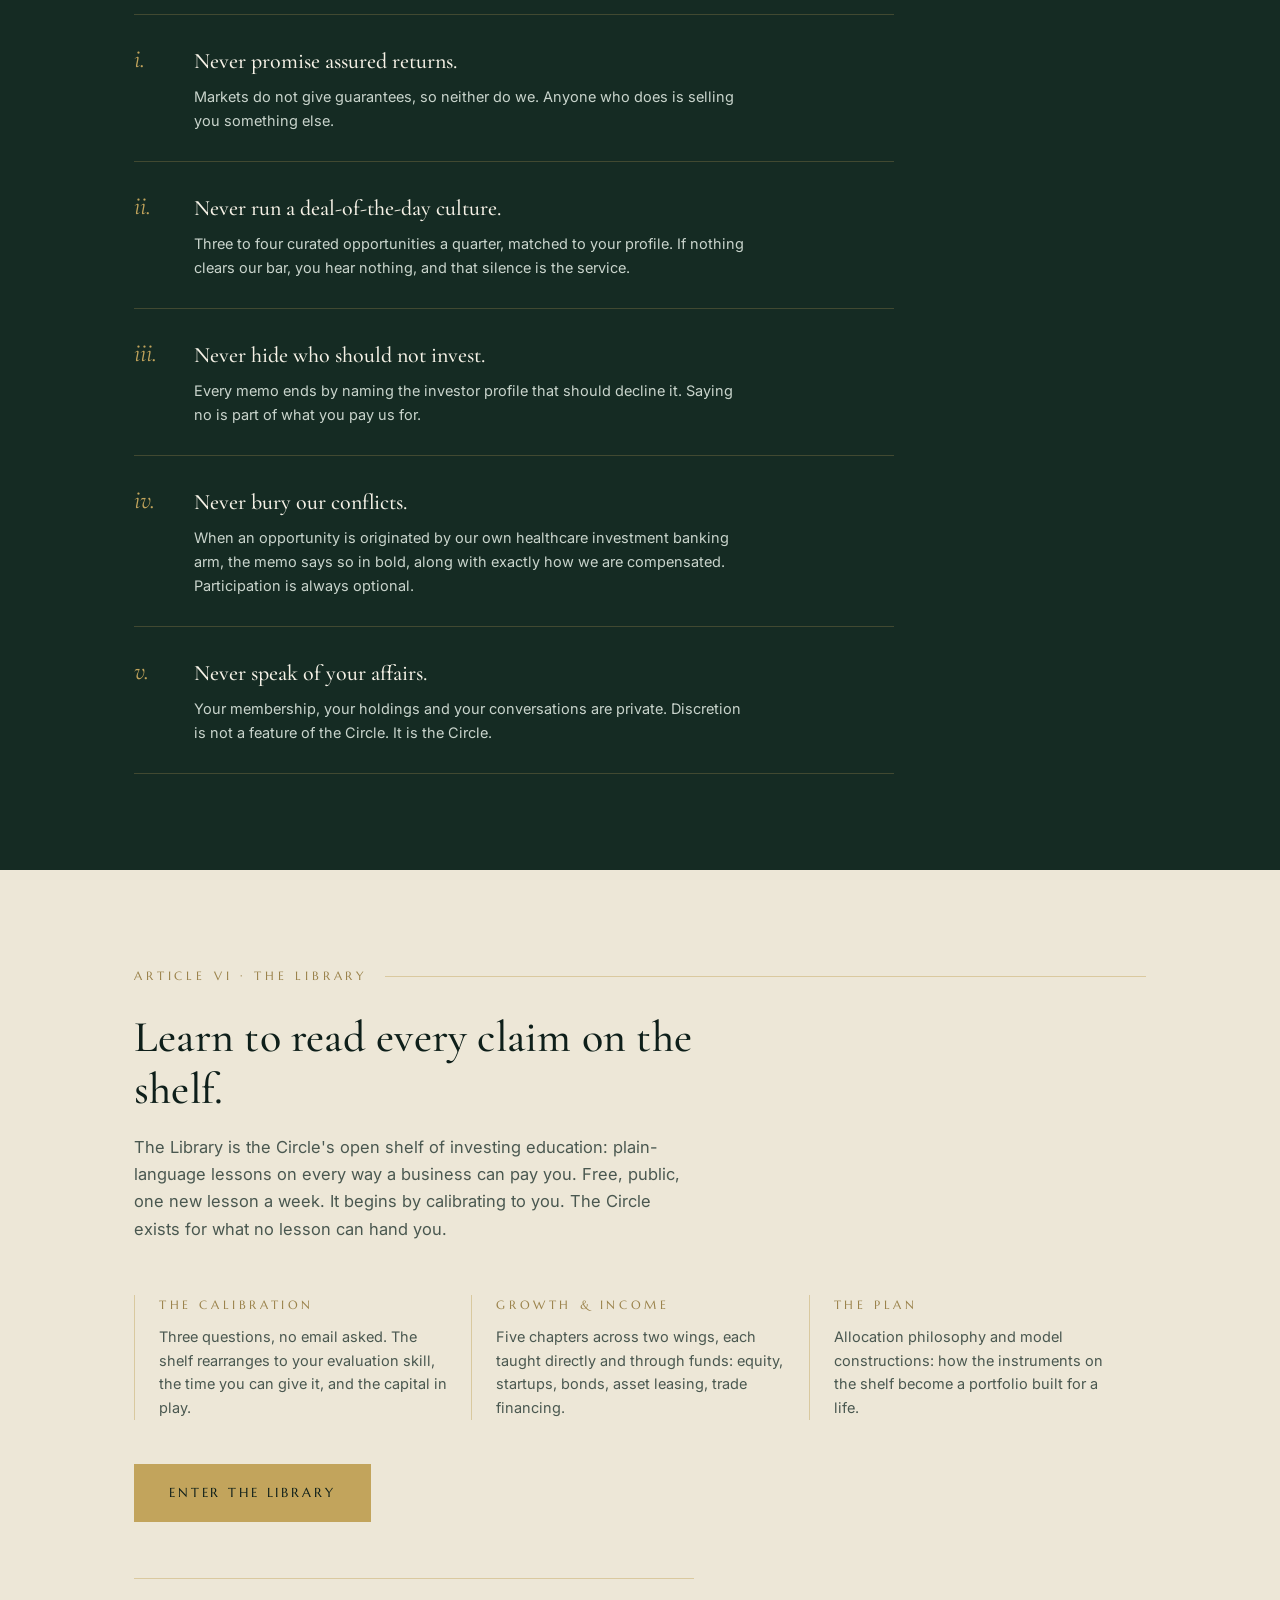
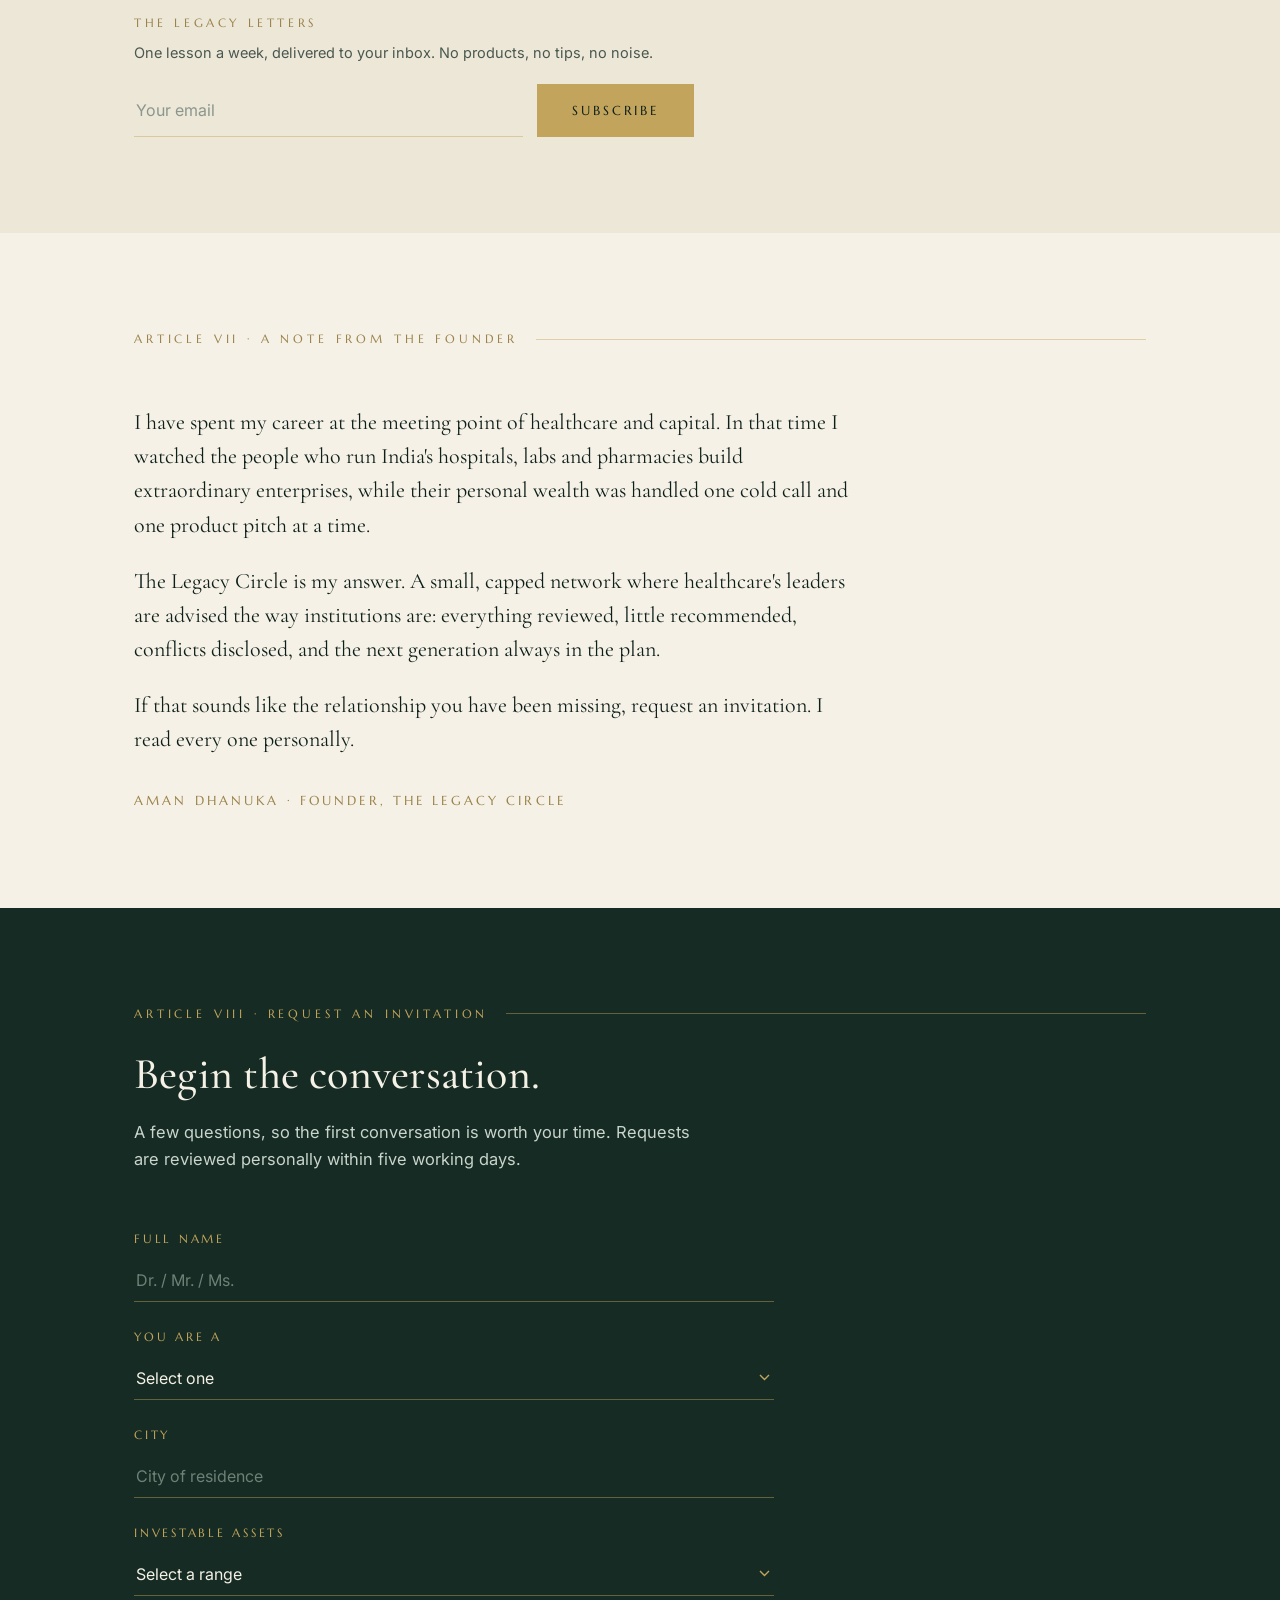
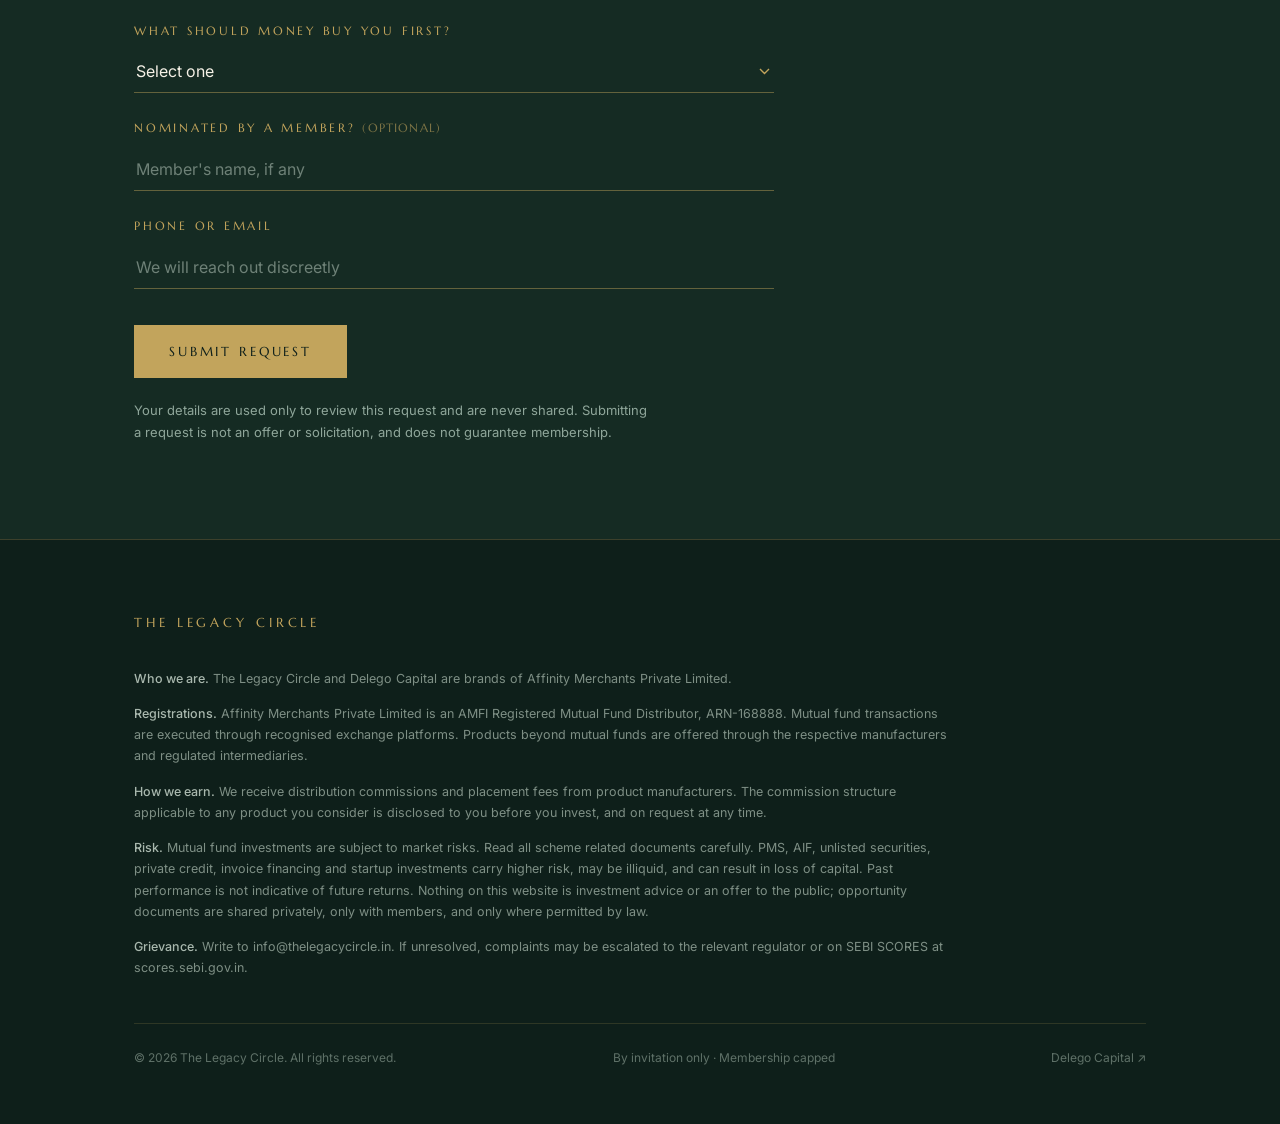
==== commit 777b5b2f: "Add files via upload" ====
--- a/index.html
+++ b/index.html
@@ -193,6 +193,11 @@
     font-size:30px;color:var(--ink);display:block;margin-bottom:10px;
   }
   .buy-cell p{font-size:14.5px;color:#4A5850}
+  .buy-cell p b{display:block;font-weight:500;color:var(--body-dark);margin-bottom:4px}
+  .buy-pivot{
+    margin-top:26px;font-family:'Cormorant Garamond',serif;font-style:italic;
+    font-size:23px;line-height:1.35;color:var(--ink);max-width:560px;
+  }
   @media(max-width:900px){.buy-grid{grid-template-columns:repeat(2,1fr);row-gap:44px}}
   @media(max-width:540px){.buy-grid{grid-template-columns:1fr}}
 
@@ -335,6 +340,7 @@
   <div class="nav-in">
     <a class="wordmark" href="#top">The Legacy <span>Circle</span></a>
     <div class="nav-links">
+      <a href="#members">Members</a>
       <a href="#shelf">The Shelf</a>
       <a href="#admission">Admission</a>
       <a href="#charter">Charter</a>
@@ -355,12 +361,12 @@
     </div>
     <p class="plate-credit reveal">An initiative of Delego Capital</p>
     <h1 class="reveal">The private wealth network of <em>healthcare's leaders.</em></h1>
-    <p class="hero-lede reveal">For the doctors, promoters and founders who built India's healthcare. One relationship, one promise: your money works for you, instead of you working for it.</p>
+    <p class="hero-lede reveal">For the doctors, promoters and founders who built India's healthcare. One relationship that puts your money to work inside businesses · owning them, lending to them, financing them · so it finally buys what it should: time back, freedom from managing it, and a legacy that outlasts you.</p>
     <div class="hero-ctas reveal">
       <a class="btn solid" href="#invitation">Request an invitation</a>
       <a class="btn" href="/library/">Begin in the Library</a>
     </div>
-    <p class="hero-cap reveal">Membership is <b>on Invite Only</b></p>
+    <p class="hero-cap reveal">Founding membership is <b>deliberately limited</b></p>
   </div>
 </header>
 
@@ -398,24 +404,26 @@
 <section class="article" style="background:var(--ivory-2)">
   <div class="wrap">
     <div class="eyebrow reveal">Article II · What Money Should Buy</div>
-    <h2 class="reveal">The money you have earned should work harder for you. To give you</h2>
+    <h2 class="reveal">You are the expert in every room. Except, somehow, this one.</h2>
+    <p class="lede reveal">That is not a failing. It is what money has felt like: a Sunday lost to a form nobody explained. A portfolio you keep checking because no one else is. A quiet worry that your family would not know where everything is. And in a room of peers, the sense that someone always saw the opportunity before you did.</p>
+    <p class="buy-pivot reveal">None of that is what money is for. This is.</p>
 
     <div class="buy-grid reveal">
       <div class="buy-cell">
+        <span class="buy-word">Time</span>
+        <p><b>Not another job.</b> One relationship. One report. One message and it is handled. Your Sundays return.</p>
+      </div>
+      <div class="buy-cell">
         <span class="buy-word">Freedom</span>
-        <p>The day your money pays for your life, your time finally becomes yours to spend.</p>
-      </div>
-      <div class="buy-cell">
-        <span class="buy-word">Potential</span>
-        <p>When money works for you, you pick up opportunities around you and act with confidence.</p>
+        <p><b>Not a portfolio that needs you.</b> One that runs without your attention, with money there the day life asks for it.</p>
       </div>
       <div class="buy-cell">
         <span class="buy-word">Legacy</span>
-        <p>A family that is secure, for generations to come.</p>
+        <p><b>Not a worry underneath everything.</b> Nominations done, succession in order, the next generation already in the plan. They will know.</p>
       </div>
       <div class="buy-cell">
-        <span class="buy-word">Status</span>
-        <p>The top 1% investors, secured financially and access to opportunities that are shared behind closed doors. </p>
+        <span class="buy-word">Access</span>
+        <p><b>Not the last to hear.</b> Negotiated blocks, startup and venture fund allocations, asset leasing and trade financing mandates: vetted before they reach you.</p>
       </div>
     </div>
   </div>
@@ -425,26 +433,26 @@
 <section class="article green on-green" id="shelf">
   <div class="wrap">
     <div class="eyebrow reveal">Article III · The Shelf</div>
-    <h2 class="reveal">Make money work for you by investing in businesses</h2>
-    <p class="lede reveal">Your investment either grows or gives you income. A share is ownership. A bond is a loan. A leased asset or a financed invoice is a business paying for the use of your capital. You invest as per your time, your capital and expertise.</p>
+    <h2 class="reveal">Every investment is a claim on a business. We hold all of them on one shelf.</h2>
+    <p class="lede reveal">A share is ownership. A bond is a loan. A leased asset or a financed invoice is a business paying for the use of your capital. Two wings, five chapters, each open directly or through funds · matched to your skill, your time and your capital.</p>
 
     <div class="shelf-grid two reveal">
       <div class="shelf-col">
         <span class="roman">Growth</span>
-        <h3>Investments that compound</h3>
+        <h3>Claims that compound</h3>
         <p>Ownership. You hold a piece of the business and its future.</p>
         <ul>
           <li>Listed equity
             <span class="shelf-li-sub">Direct stocks · equity funds · PMS mandates · AIFs</span>
           </li>
           <li>Startups &amp; unlisted equity
-            <span class="shelf-li-sub">Startups · venture capital funds</span>
+            <span class="shelf-li-sub">Direct allocations · venture &amp; startup funds</span>
           </li>
         </ul>
       </div>
       <div class="shelf-col">
         <span class="roman">Income</span>
-        <h3>Investments that pay</h3>
+        <h3>Claims that pay</h3>
         <p>Lending and financing. The business pays you on a contract.</p>
         <ul>
           <li>Bonds &amp; debentures
@@ -460,37 +468,49 @@
       </div>
     </div>
 
+    <div class="shelf-rules reveal">
+      <div class="shelf-rule">
+        <h4>The concentration rule</h4>
+        <p>Your career, your business and your city are already in healthcare. Healthcare alternates are therefore capped at 20–25% of any member's portfolio. Concentration built your wealth; it will not manage it.</p>
+      </div>
+      <div class="shelf-rule">
+        <h4>Every memo names who should not invest</h4>
+        <p>An opportunity right for one member is wrong for another. Each memo states the risks plainly and names the profile that should decline. Sometimes that will be you.</p>
+      </div>
+    </div>
+  </div>
 </section>
 
 <!-- ================= ARTICLE IV · ADMISSION ================= -->
 <section class="article" id="admission">
   <div class="wrap">
     <div class="eyebrow reveal">Article IV · Admission</div>
-    <h2 class="reveal">Membership is earned in four steps.</h2>
+    <h2 class="reveal">Membership is earned in four quiet steps.</h2>
 
     <div class="steps reveal">
       <div class="step">
         <span class="k">Step One</span>
         <h3>Nomination</h3>
-        <p>Entry begins with a member's nomination or an accepted request</p>
+        <p>Entry begins with a member's nomination or an accepted request. Each member may nominate two people a year.</p>
       </div>
       <div class="step">
         <span class="k">Step Two</span>
         <h3>The conversation</h3>
-        <p>A private forty-five minute call to understand Your story, your goals, your concerns.</p>
+        <p>A private forty-five minute interview. Your story, your goals, your concerns, and whether the Circle is right for you. It works both ways.</p>
       </div>
       <div class="step">
         <span class="k">Step Three</span>
         <h3>Accreditation</h3>
-        <p>If eligible, we handle your Accredited Investor certification end to end.</p>
+        <p>Where eligible, we handle your Accredited Investor certification end to end, unlocking access reserved for accredited members.</p>
       </div>
       <div class="step">
         <span class="k">Step Four</span>
         <h3>Welcome</h3>
-        <p>Your member number, your first asset allocation review.</p>
-      </div>
-    </div>
-
+        <p>Your member number, the Charter in print, and your first full review: your entire financial life on a single page.</p>
+      </div>
+    </div>
+
+    <p class="admission-note reveal">Members typically hold ₹2 crore or more in investable assets and a connection to healthcare, by profession, enterprise or nomination. Not every request results in an invitation.</p>
   </div>
 </section>
 
@@ -549,12 +569,12 @@
 
     <div class="wings reveal">
       <div class="wing">
-        <span class="wing-k">Personalisation</span>
-        <p>Choose between three filters and The shelf rearranges lessons as per your time, amount and expertise.</p>
+        <span class="wing-k">The Calibration</span>
+        <p>Three questions, no email asked. The shelf rearranges to your evaluation skill, the time you can give it, and the capital in play.</p>
       </div>
       <div class="wing">
         <span class="wing-k">Growth &amp; Income</span>
-        <p>Find out the right growth and income opportunites in the market and how to evaluate them.</p>
+        <p>Five chapters across two wings, each taught directly and through funds: equity, startups, bonds, asset leasing, trade financing.</p>
       </div>
       <div class="wing">
         <span class="wing-k">The Plan</span>
@@ -621,24 +641,23 @@
         <input id="f-city" type="text" placeholder="City of residence" autocomplete="address-level2">
       </div>
       <div class="field">
-        <label for="f-corpus">Preferred Asset Class</label>
+        <label for="f-corpus">Investable assets</label>
         <select id="f-corpus">
-          <option value="" selected disabled>Select your preference</option>
-          <option>Listed Equity</option>
-          <option>Startups</option>
-          <option>Bonds</option>
-          <option>Asset Leasing</option>
-          <option>All of the above</option>
+          <option value="" selected disabled>Select a range</option>
+          <option>₹2 – 5 crore</option>
+          <option>₹5 – 10 crore</option>
+          <option>Above ₹10 crore</option>
+          <option>Below ₹2 crore</option>
         </select>
       </div>
       <div class="field">
         <label for="f-buy">What should money buy you first?</label>
         <select id="f-buy">
           <option value="" selected disabled>Select one</option>
+          <option>Time</option>
           <option>Freedom</option>
-          <option>Potential</option>
           <option>Legacy</option>
-          <option>Status</option>
+          <option>Access</option>
         </select>
       </div>
       <div class="field">
@@ -669,10 +688,10 @@
     <div class="foot-mark">The Legacy Circle</div>
     <div class="compliance">
       <p><b>Who we are.</b> The Legacy Circle and Delego Capital are brands of Affinity Merchants Private Limited.</p>
-      <p><b>Registrations.</b> Affinity Merchants Private Limited is an Authorized buisness partner of Motilal Oswal Financial Services Limited. Equity and mutual fund transactions are executed through recognised exchange platforms. Products beyond mutual funds are offered through the respective AMCs and regulated intermediaries.</p>
+      <p><b>Registrations.</b> Affinity Merchants Private Limited is an AMFI Registered Mutual Fund Distributor, ARN-168888. Mutual fund transactions are executed through recognised exchange platforms. Products beyond mutual funds are offered through the respective manufacturers and regulated intermediaries.</p>
       <p><b>How we earn.</b> We receive distribution commissions and placement fees from product manufacturers. The commission structure applicable to any product you consider is disclosed to you before you invest, and on request at any time.</p>
       <p><b>Risk.</b> Mutual fund investments are subject to market risks. Read all scheme related documents carefully. PMS, AIF, unlisted securities, private credit, invoice financing and startup investments carry higher risk, may be illiquid, and can result in loss of capital. Past performance is not indicative of future returns. Nothing on this website is investment advice or an offer to the public; opportunity documents are shared privately, only with members, and only where permitted by law.</p>
-      <p><b>Grievance.</b> Write to info@delegocapital.com. If unresolved, complaints may be escalated to the relevant regulator or on SEBI SCORES at scores.sebi.gov.in.</p>
+      <p><b>Grievance.</b> Write to info@thelegacycircle.in. If unresolved, complaints may be escalated to the relevant regulator or on SEBI SCORES at scores.sebi.gov.in.</p>
     </div>
     <div class="foot-line">
       <span>© 2026 The Legacy Circle. All rights reserved.</span>
@@ -685,14 +704,14 @@
 <script src="/config.js"></script>
 <script>
   // Scroll reveal (respects reduced motion)
-  const prefersReduced = window.matchMedia('(prefers-reduced-motion: reduce)').matches;
+  const prefersReduced = !!(window.matchMedia && window.matchMedia('(prefers-reduced-motion: reduce)').matches);
   const els = document.querySelectorAll('.reveal');
   if (prefersReduced || !('IntersectionObserver' in window)) {
     els.forEach(e => e.classList.add('in'));
   } else {
     const io = new IntersectionObserver((entries) => {
       entries.forEach(en => { if (en.isIntersecting) { en.target.classList.add('in'); io.unobserve(en.target); } });
-    }, { threshold: 0.12 });
+    }, { threshold: 0, rootMargin: '0px 0px -6% 0px' });
     els.forEach(e => io.observe(e));
   }
 
